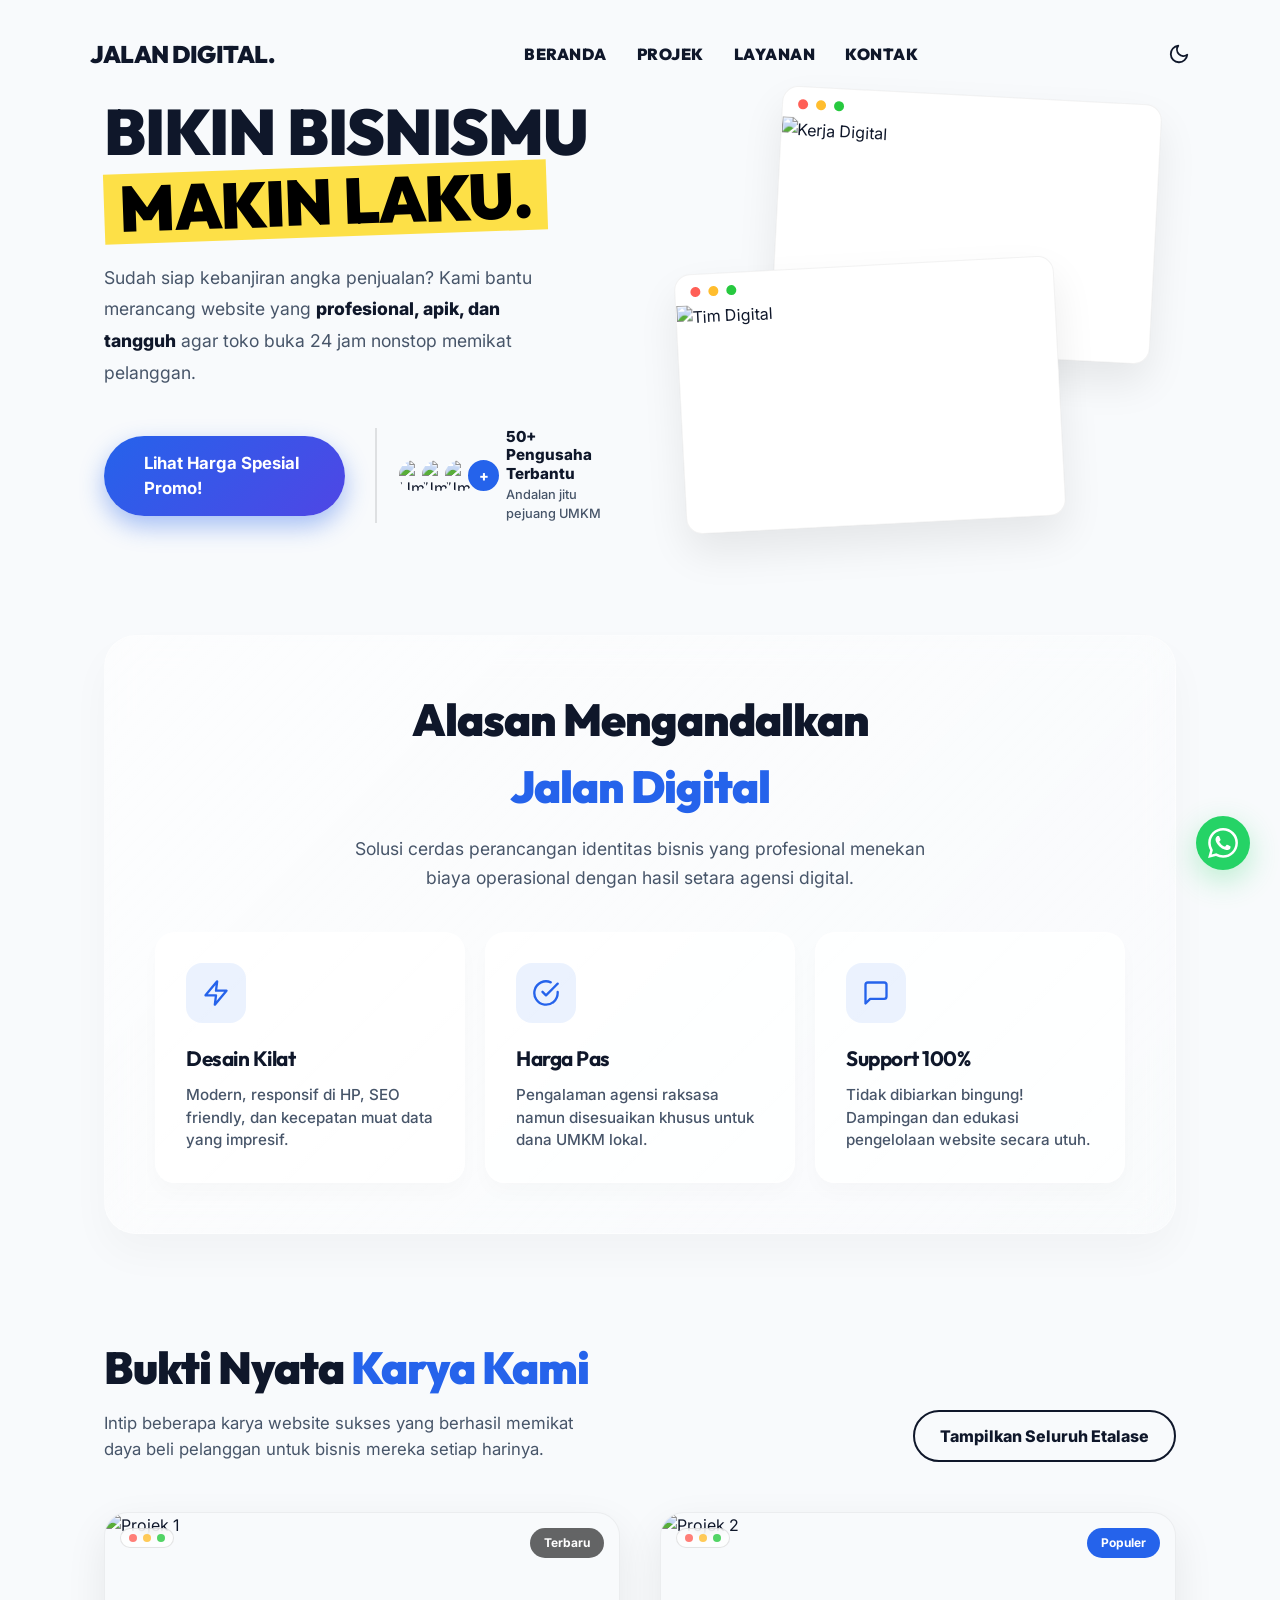
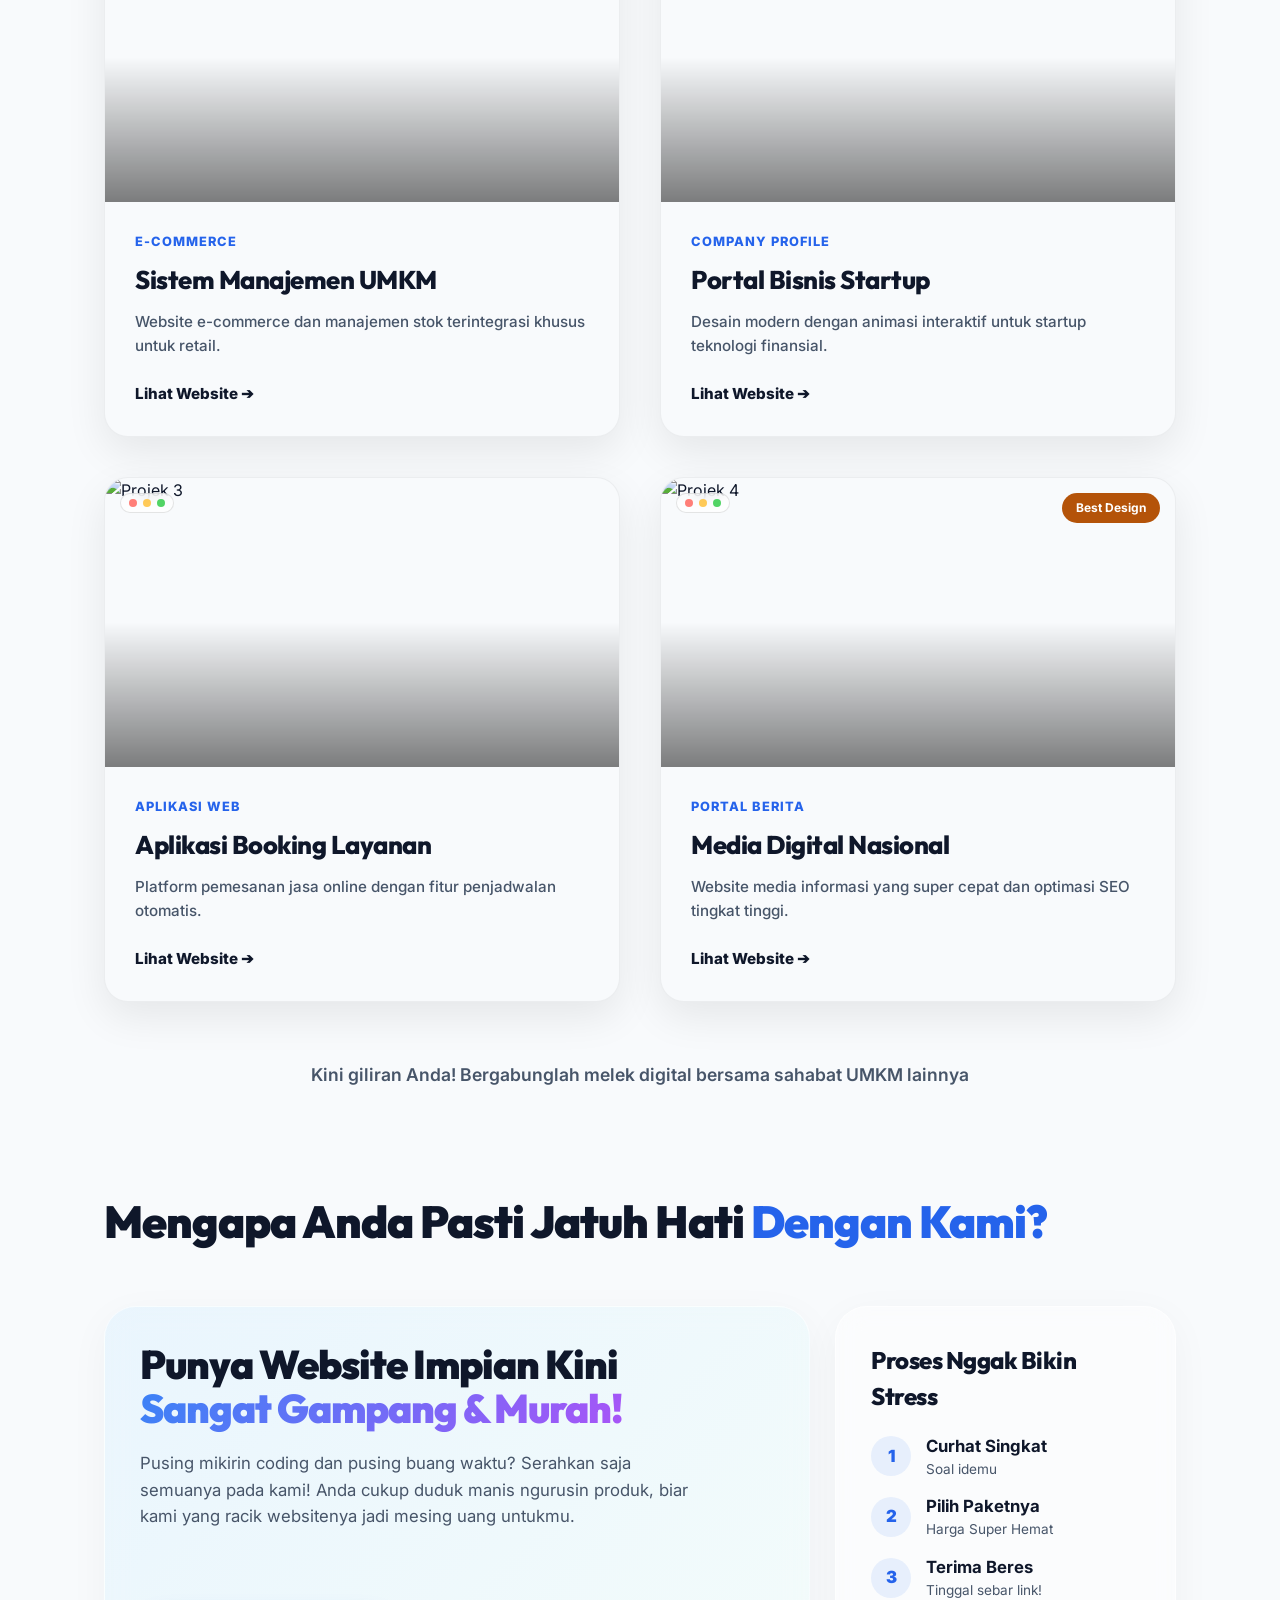
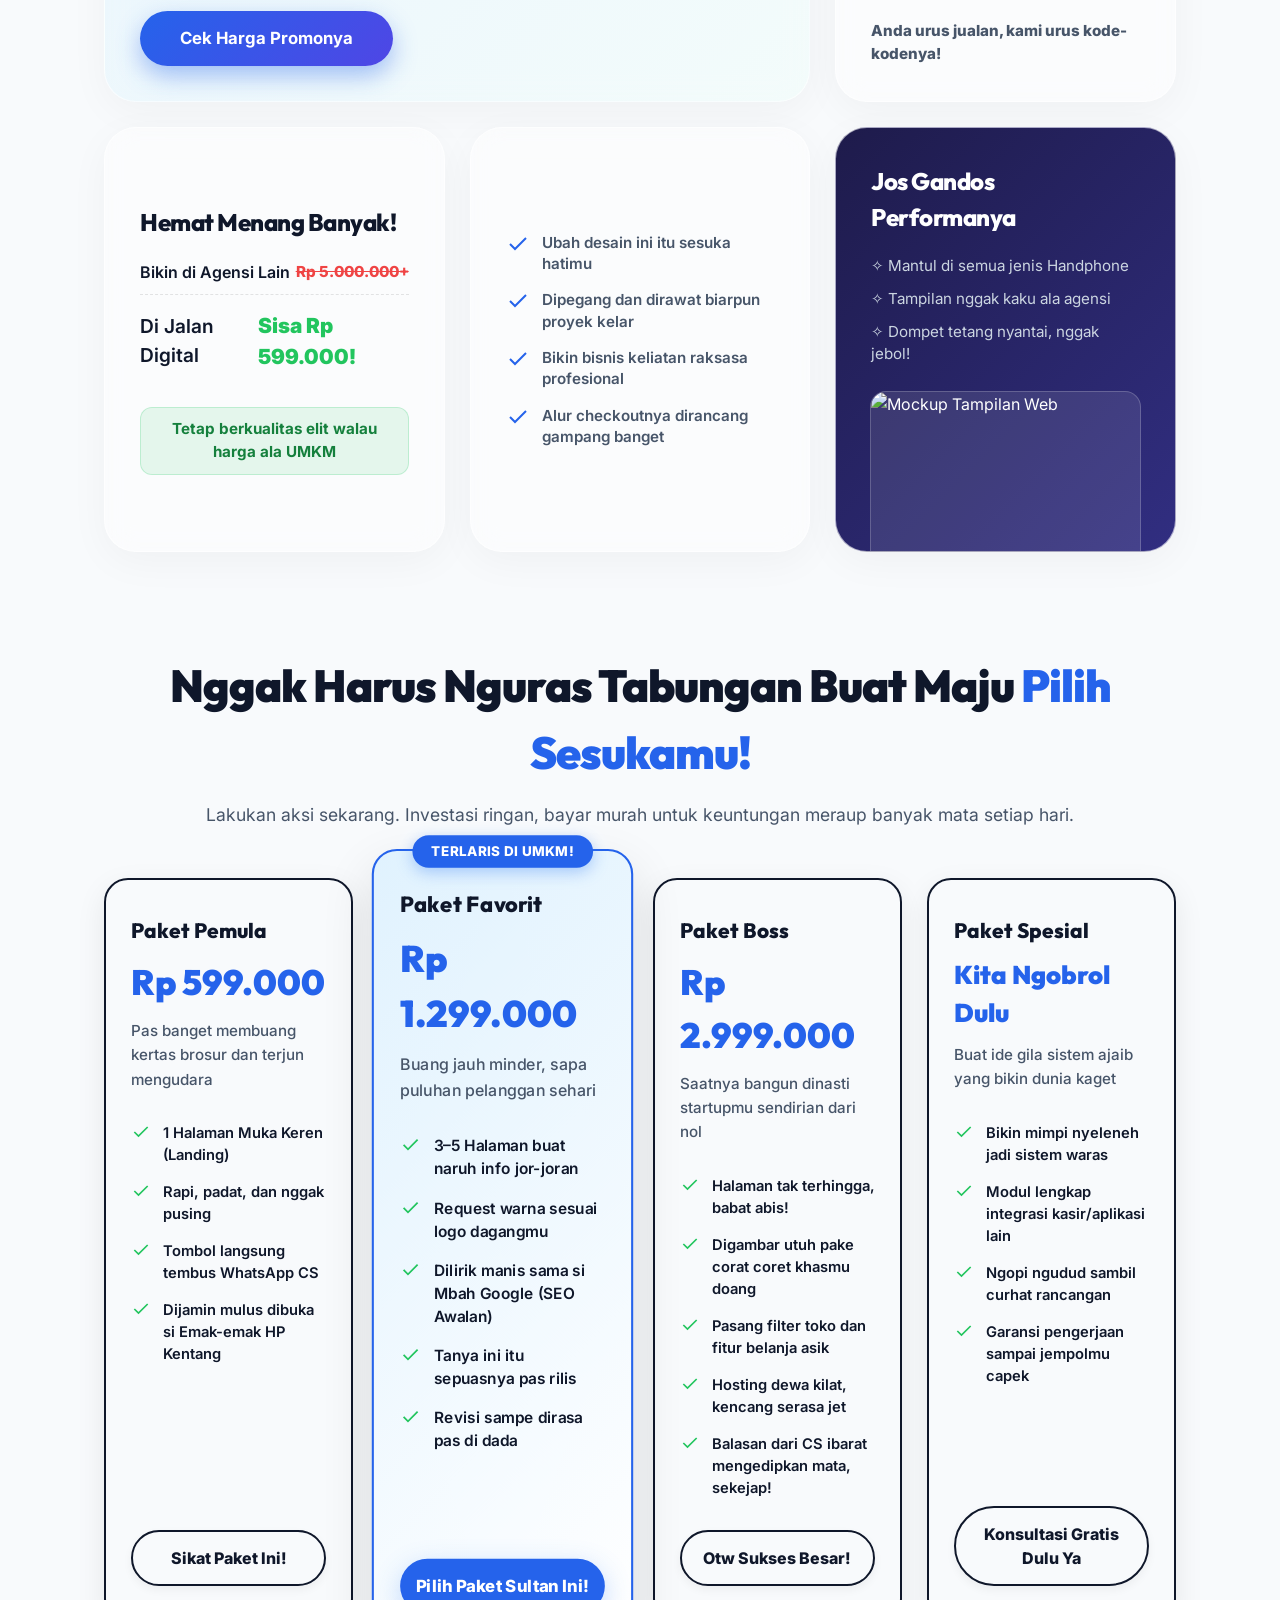
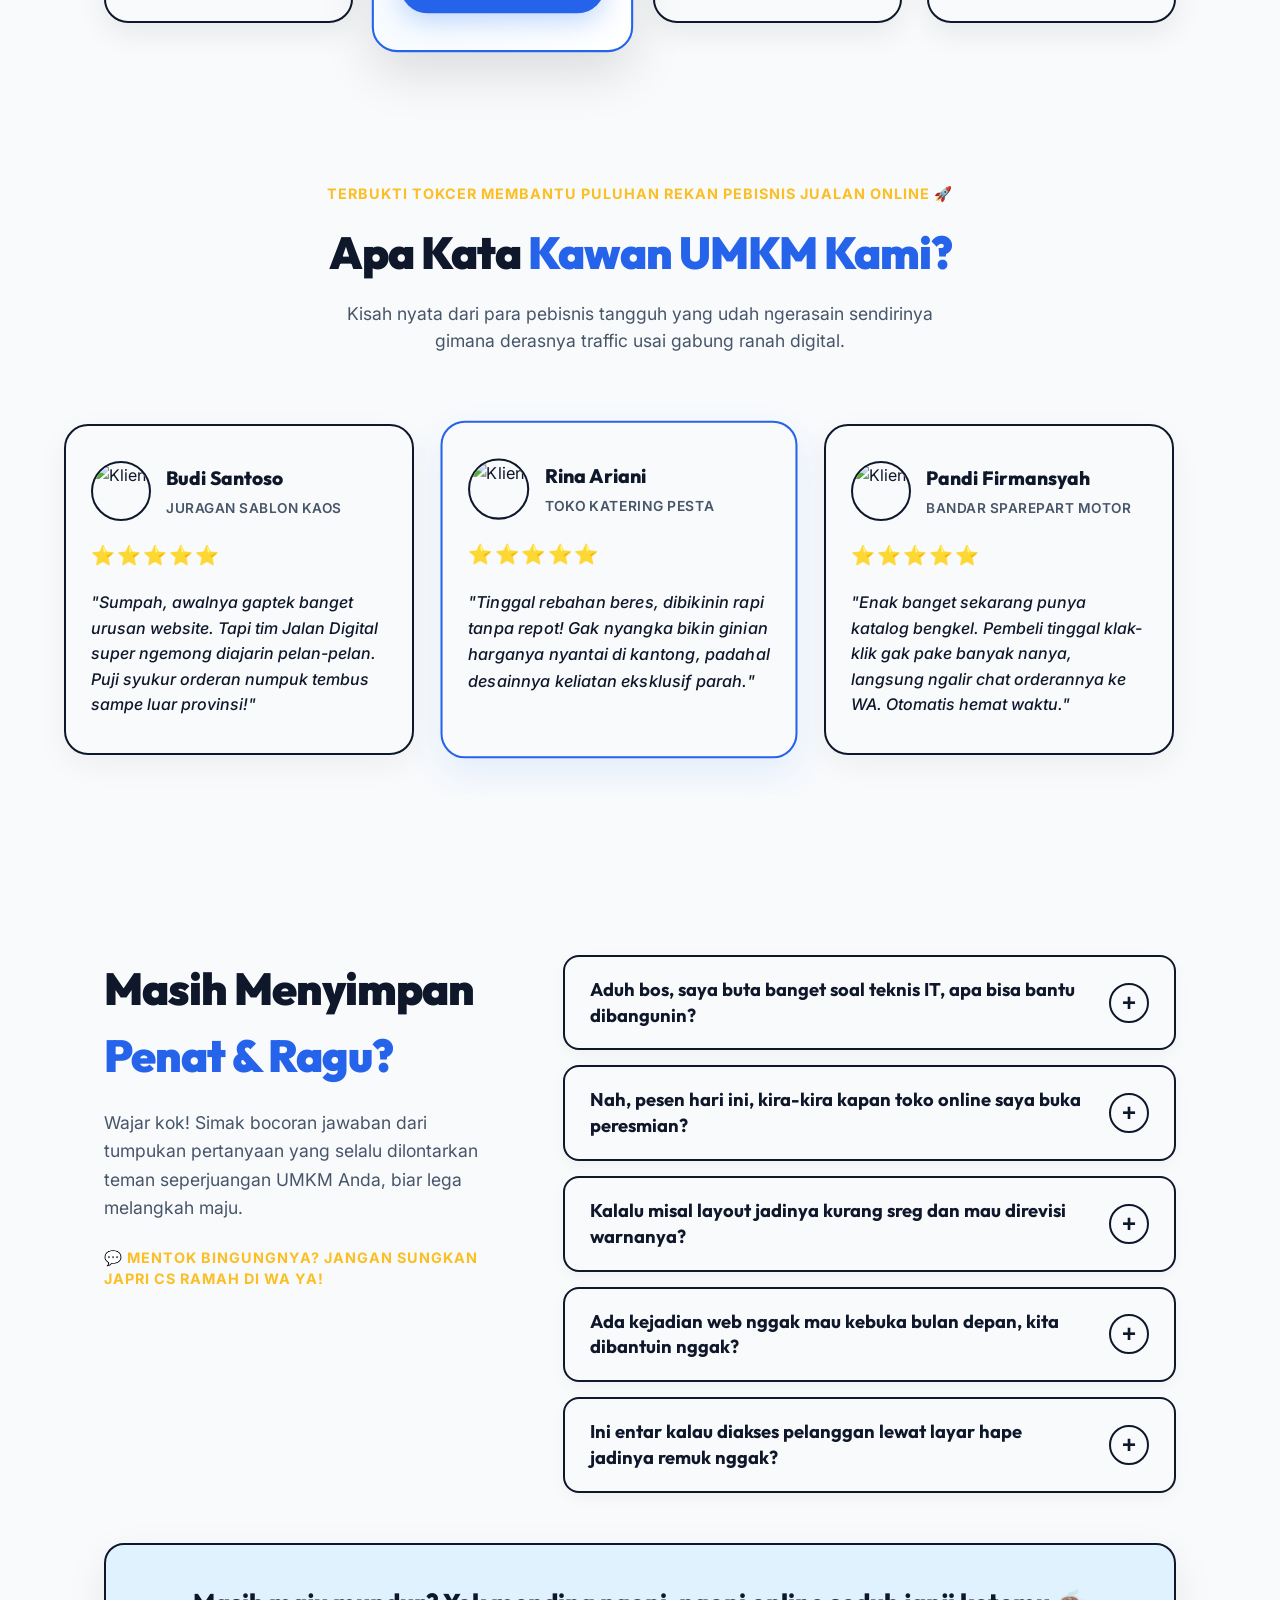
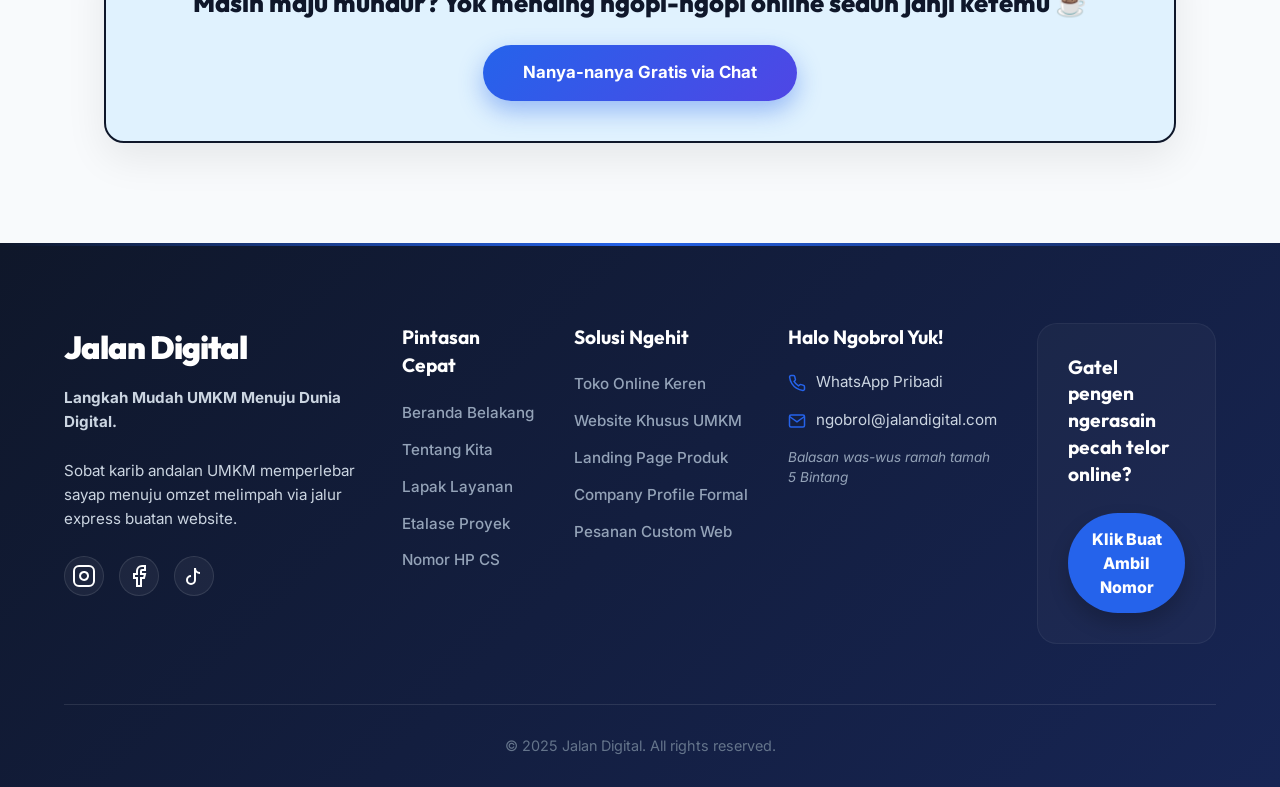
==== index.html @ 10cba652 "Upload data awal" ====
<!DOCTYPE html>
<html lang="id">

<head>
    <meta charset="UTF-8">
    <meta name="viewport" content="width=device-width, initial-scale=1.0">
    <title>Jalan Digital | Solusi Website Profesional</title>
    <link rel="preconnect" href="https://fonts.googleapis.com">
    <link rel="preconnect" href="https://fonts.gstatic.com" crossorigin>
    <link href="https://fonts.googleapis.com/css2?family=Outfit:wght@700;800;900&family=Inter:wght@400;500;600;700;800;900&display=swap" rel="stylesheet">
    <link rel="stylesheet" href="css/global.css">
</head>

<body>

    <header class="kepala-web">
        <nav class="bilah-navigasi">
            <div class="teks-logo">JALAN DIGITAL.</div>

            <ul class="tautan-navigasi khusus-desktop">
                <li><a href="#beranda">BERANDA</a></li>
                <li><a href="#projek">PROJEK</a></li>
                <li><a href="#layanan">LAYANAN</a></li>
                <li><a href="#kontak">KONTAK</a></li>
            </ul>

            <div class="aksi-navigasi">
                <button class="tombol-tema khusus-desktop" aria-label="Ganti Tema">
                    <svg class="ikon-bulan" xmlns="http://www.w3.org/2000/svg" width="22" height="22"
                        viewBox="0 0 24 24" fill="none" stroke="currentColor" stroke-width="2" stroke-linecap="round"
                        stroke-linejoin="round">
                        <path d="M21 12.79A9 9 0 1 1 11.21 3 7 7 0 0 0 21 12.79z"></path>
                    </svg>
                    <svg class="ikon-matahari" style="display:none;" xmlns="http://www.w3.org/2000/svg" width="22"
                        height="22" viewBox="0 0 24 24" fill="none" stroke="currentColor" stroke-width="2"
                        stroke-linecap="round" stroke-linejoin="round">
                        <circle cx="12" cy="12" r="5"></circle>
                        <line x1="12" y1="1" x2="12" y2="3"></line>
                        <line x1="12" y1="21" x2="12" y2="23"></line>
                        <line x1="4.22" y1="4.22" x2="5.64" y2="5.64"></line>
                        <line x1="18.36" y1="18.36" x2="19.78" y2="19.78"></line>
                        <line x1="1" y1="12" x2="3" y2="12"></line>
                        <line x1="21" y1="12" x2="23" y2="12"></line>
                        <line x1="4.22" y1="19.78" x2="5.64" y2="18.36"></line>
                        <line x1="18.36" y1="5.64" x2="19.78" y2="4.22"></line>
                    </svg>
                </button>

                <button class="tombol-burger khusus-hp" id="burger-btn" aria-label="Buka Menu">
                    <span class="garis-burger garis-1"></span>
                    <span class="garis-burger garis-2"></span>
                </button>
            </div>
        </nav>

        <div class="menu-dropdown" id="dropdown-menu">
            <ul class="tautan-menu-hp">
                <li><a href="#beranda">BERANDA</a></li>
                <li><a href="#projek">PROJEK</a></li>
                <li><a href="#layanan">LAYANAN</a></li>
                <li><a href="#kontak">KONTAK</a></li>
            </ul>

            <button class="tombol-tema tombol-tema-hp" aria-label="Ganti Tema">
                <svg class="ikon-bulan" xmlns="http://www.w3.org/2000/svg" width="24" height="24" viewBox="0 0 24 24"
                    fill="none" stroke="currentColor" stroke-width="2" stroke-linecap="round" stroke-linejoin="round">
                    <path d="M21 12.79A9 9 0 1 1 11.21 3 7 7 0 0 0 21 12.79z"></path>
                </svg>
                <svg class="ikon-matahari" style="display:none;" xmlns="http://www.w3.org/2000/svg" width="24"
                    height="24" viewBox="0 0 24 24" fill="none" stroke="currentColor" stroke-width="2"
                    stroke-linecap="round" stroke-linejoin="round">
                    <circle cx="12" cy="12" r="5"></circle>
                    <line x1="12" y1="1" x2="12" y2="3"></line>
                    <line x1="12" y1="21" x2="12" y2="23"></line>
                    <line x1="4.22" y1="4.22" x2="5.64" y2="5.64"></line>
                    <line x1="18.36" y1="18.36" x2="19.78" y2="19.78"></line>
                    <line x1="1" y1="12" x2="3" y2="12"></line>
                    <line x1="21" y1="12" x2="23" y2="12"></line>
                    <line x1="4.22" y1="19.78" x2="5.64" y2="18.36"></line>
                    <line x1="18.36" y1="5.64" x2="19.78" y2="4.22"></line>
                </svg>
                <span>GANTI TEMA</span>
            </button>
        </div>
    </header>

    <main class="isi-halaman">
        <section class="beranda-utama" id="beranda">
            <div class="isi-beranda">
                <h1 class="judul-utama">
                    BIKIN BISNISMU <br>
                    <span class="teks-sorotan">MAKIN LAKU.</span>
                </h1>
                <p class="paragraf-utama">
                    Sudah siap kebanjiran angka penjualan? Kami bantu merancang website yang
                    <span class="teks-tebal-hitam">profesional, apik, dan tangguh</span> agar toko buka 24 jam nonstop memikat pelanggan.
                </p>
                <div class="aksi-hero-wrapper">
                    <a href="#harga" class="tombol-aksi">Lihat Harga Spesial Promo!</a>
                    <div class="kepercayaan-instan">
                        <div class="grup-avatar">
                            <img src="https://i.pravatar.cc/100?img=11" alt="Umkm 1">
                            <img src="https://i.pravatar.cc/100?img=5" alt="Umkm 2">
                            <img src="https://i.pravatar.cc/100?img=8" alt="Umkm 3">
                            <div class="avatar-lebih">+</div>
                        </div>
                        <div class="teks-kepercayaan">
                            <span class="teks-tebal">50+ Pengusaha Terbantu</span>
                            <span class="sub-teks-kepercayaan">Andalan jitu pejuang UMKM</span>
                        </div>
                    </div>
                </div>
            </div>

            <div class="gambar-beranda">
                <div class="bingkai-gambar bingkai-1">
                    <img src="https://images.unsplash.com/photo-1460925895917-afdab827c52f?q=80&w=800"
                        alt="Kerja Digital">
                </div>
                <div class="bingkai-gambar bingkai-2">
                    <img src="https://images.unsplash.com/photo-1522071820081-009f0129c71c?q=80&w=800"
                        alt="Tim Digital">
                </div>
            </div>
        </section>

        <!-- SECTION PILIHAN (ABOUT) -->
        <section class="bagian-pilihan" id="tentang">
            <div class="pilihan-kontainer">
                <div class="teks-pilihan-judul">
                    <h2 class="judul-seksi">Alasan Mengandalkan <br><span class="teks-sorotan-kecil">Jalan Digital</span></h2>
                    <p class="subteks-pilihan">Solusi cerdas perancangan identitas bisnis yang profesional menekan biaya operasional dengan hasil setara agensi digital.</p>
                </div>
                <div class="kisi-alasan">
                    <div class="kartu-alasan">
                        <div class="ikon-modern">
                            <svg width="28" height="28" viewBox="0 0 24 24" fill="none" stroke="currentColor" stroke-width="2" stroke-linecap="round" stroke-linejoin="round"><polygon points="13 2 3 14 12 14 11 22 21 10 12 10 13 2"></polygon></svg>
                        </div>
                        <h3>Desain Kilat</h3>
                        <p>Modern, responsif di HP, SEO friendly, dan kecepatan muat data yang impresif.</p>
                    </div>
                    <div class="kartu-alasan">
                        <div class="ikon-modern">
                            <svg width="28" height="28" viewBox="0 0 24 24" fill="none" stroke="currentColor" stroke-width="2" stroke-linecap="round" stroke-linejoin="round"><path d="M22 11.08V12a10 10 0 1 1-5.93-9.14"></path><polyline points="22 4 12 14.01 9 11.01"></polyline></svg>
                        </div>
                        <h3>Harga Pas</h3>
                        <p>Pengalaman agensi raksasa namun disesuaikan khusus untuk dana UMKM lokal.</p>
                    </div>
                    <div class="kartu-alasan">
                        <div class="ikon-modern">
                            <svg width="28" height="28" viewBox="0 0 24 24" fill="none" stroke="currentColor" stroke-width="2" stroke-linecap="round" stroke-linejoin="round"><path d="M21 15a2 2 0 0 1-2 2H7l-4 4V5a2 2 0 0 1 2-2h14a2 2 0 0 1 2 2z"></path></svg>
                        </div>
                        <h3>Support 100%</h3>
                        <p>Tidak dibiarkan bingung! Dampingan dan edukasi pengelolaan website secara utuh.</p>
                    </div>
                </div>
            </div>
        </section>

        <section class="bagian-projek" id="projek">
            <div class="kepala-projek">
                <div class="teks-kepala-projek">
                    <h2 class="judul-seksi">Bukti Nyata <span class="teks-sorotan-kecil">Karya Kami</span></h2>
                    <p class="subteks-projek">Intip beberapa karya website sukses yang berhasil memikat daya beli pelanggan untuk bisnis mereka setiap harinya.</p>
                </div>
                <a href="#" class="tombol-sekunder">Tampilkan Seluruh Etalase</a>
            </div>

            <div class="kisi-projek">
                <!-- Card 1 -->
                <div class="kartu-projek">
                    <div class="gambar-projek">
                        <img src="https://images.unsplash.com/photo-1498050108023-c5249f4df085?q=80&w=800" alt="Projek 1">
                        <div class="hiasan-kancing">
                            <span class="merah"></span><span class="kuning"></span><span class="hijau"></span>
                        </div>
                        <div class="badge-projek">Terbaru</div>
                        <div class="overlay-projek">
                            <span>Lihat Detail Project</span>
                        </div>
                    </div>
                    <div class="info-projek">
                        <div class="tag-kategori">E-Commerce</div>
                        <h3>Sistem Manajemen UMKM</h3>
                        <p>Website e-commerce dan manajemen stok terintegrasi khusus untuk retail.</p>
                        <a href="#" class="link-aksi-projek">Lihat Website ➔</a>
                    </div>
                </div>

                <!-- Card 2 -->
                <div class="kartu-projek">
                    <div class="gambar-projek">
                        <img src="https://images.unsplash.com/photo-1522202176988-66273c2fd55f?q=80&w=800" alt="Projek 2">
                        <div class="hiasan-kancing">
                            <span class="merah"></span><span class="kuning"></span><span class="hijau"></span>
                        </div>
                        <div class="badge-projek badge-populer-pro">Populer</div>
                        <div class="overlay-projek">
                            <span>Lihat Detail Project</span>
                        </div>
                    </div>
                    <div class="info-projek">
                        <div class="tag-kategori">Company Profile</div>
                        <h3>Portal Bisnis Startup</h3>
                        <p>Desain modern dengan animasi interaktif untuk startup teknologi finansial.</p>
                        <a href="#" class="link-aksi-projek">Lihat Website ➔</a>
                    </div>
                </div>

                <!-- Card 3 -->
                <div class="kartu-projek">
                    <div class="gambar-projek">
                        <img src="https://images.unsplash.com/photo-1551288049-bebda4e38f71?q=80&w=800" alt="Projek 3">
                        <div class="hiasan-kancing">
                            <span class="merah"></span><span class="kuning"></span><span class="hijau"></span>
                        </div>
                        <div class="overlay-projek">
                            <span>Lihat Detail Project</span>
                        </div>
                    </div>
                    <div class="info-projek">
                        <div class="tag-kategori">Aplikasi Web</div>
                        <h3>Aplikasi Booking Layanan</h3>
                        <p>Platform pemesanan jasa online dengan fitur penjadwalan otomatis.</p>
                        <a href="#" class="link-aksi-projek">Lihat Website ➔</a>
                    </div>
                </div>

                <!-- Card 4 -->
                <div class="kartu-projek">
                    <div class="gambar-projek">
                        <img src="https://images.unsplash.com/photo-1454165804606-c3d57bc86b40?q=80&w=800" alt="Projek 4">
                        <div class="hiasan-kancing">
                            <span class="merah"></span><span class="kuning"></span><span class="hijau"></span>
                        </div>
                        <div class="badge-projek badge-desain">Best Design</div>
                        <div class="overlay-projek">
                            <span>Lihat Detail Project</span>
                        </div>
                    </div>
                    <div class="info-projek">
                        <div class="tag-kategori">Portal Berita</div>
                        <h3>Media Digital Nasional</h3>
                        <p>Website media informasi yang super cepat dan optimasi SEO tingkat tinggi.</p>
                        <a href="#" class="link-aksi-projek">Lihat Website ➔</a>
                    </div>
                </div>
            </div>

            <p class="kepercayaan-projek">Kini giliran Anda! Bergabunglah melek digital bersama sahabat UMKM lainnya</p>
        </section>

        <!-- SECTION UMKM (BENTO GRID) -->
        <section class="layanan-umkm" id="layanan">
            <div class="kepala-projek">
                <h2 class="judul-seksi">Mengapa Anda Pasti Jatuh Hati <span class="teks-sorotan-kecil">Dengan Kami?</span></h2>
            </div>

            <div class="kisi-bento">
                <!-- 1. Hero Text -->
                <div class="bento-kartu bento-hero">
                    <h2 class="bento-judul">Punya Website Impian Kini <br><span class="teks-sorotan-bento">Sangat Gampang & Murah!</span></h2>
                    <p class="bento-deskripsi">Pusing mikirin coding dan pusing buang waktu? Serahkan saja semuanya pada kami! Anda cukup duduk manis ngurusin produk, biar kami yang racik websitenya jadi mesing uang untukmu.</p>
                    <a href="#harga" class="tombol-aksi tombol-bento">Cek Harga Promonya</a>
                </div>

                <!-- 2. Proses Mudah -->
                <div class="bento-kartu bento-proses">
                    <h3 class="bento-subjudul">Proses Nggak Bikin Stress</h3>
                    <ul class="list-proses">
                        <li>
                            <div class="ikon-lingkaran">1</div>
                            <span>Curhat Singkat<br><small>Soal idemu</small></span>
                        </li>
                        <li>
                            <div class="ikon-lingkaran">2</div>
                            <span>Pilih Paketnya<br><small>Harga Super Hemat</small></span>
                        </li>
                        <li>
                            <div class="ikon-lingkaran">3</div>
                            <span>Terima Beres<br><small>Tinggal sebar link!</small></span>
                        </li>
                    </ul>
                    <p class="bento-catatan teks-tebal">Anda urus jualan, kami urus kode-kodenya!</p>
                </div>

                <!-- 3. Perbandingan Harga -->
                <div class="bento-kartu bento-harga">
                    <h3 class="bento-subjudul">Hemat Menang Banyak!</h3>
                    <div class="kotak-perbandingan">
                        <div class="baris-harga mahal">
                            <span>Bikin di Agensi Lain</span>
                            <span class="harga-coret">Rp 5.000.000+</span>
                        </div>
                        <div class="baris-harga murah">
                            <span>Di Jalan Digital</span>
                            <span class="harga-kita">Sisa Rp 599.000!</span>
                        </div>
                    </div>
                    <div class="label-hemat">Tetap berkualitas elit walau harga ala UMKM</div>
                </div>

                <!-- 4. Keunggulan -->
                <div class="bento-kartu bento-keunggulan">
                    <div class="grid-keunggulan">
                        <div class="item-unggul">
                            <svg width="24" height="24" viewBox="0 0 24 24" fill="none" stroke="currentColor" stroke-width="2"><polyline points="20 6 9 17 4 12"></polyline></svg>
                            <span>Ubah desain ini itu sesuka hatimu</span>
                        </div>
                        <div class="item-unggul">
                            <svg width="24" height="24" viewBox="0 0 24 24" fill="none" stroke="currentColor" stroke-width="2"><polyline points="20 6 9 17 4 12"></polyline></svg>
                            <span>Dipegang dan dirawat biarpun proyek kelar</span>
                        </div>
                        <div class="item-unggul">
                            <svg width="24" height="24" viewBox="0 0 24 24" fill="none" stroke="currentColor" stroke-width="2"><polyline points="20 6 9 17 4 12"></polyline></svg>
                            <span>Bikin bisnis keliatan raksasa profesional</span>
                        </div>
                        <div class="item-unggul">
                            <svg width="24" height="24" viewBox="0 0 24 24" fill="none" stroke="currentColor" stroke-width="2"><polyline points="20 6 9 17 4 12"></polyline></svg>
                            <span>Alur checkoutnya dirancang gampang banget</span>
                        </div>
                    </div>
                </div>

                <!-- 5. Highlight Dark -->
                <div class="bento-kartu bento-gelap">
                    <div class="konten-gelap">
                        <h3 class="bento-subjudul">Jos Gandos Performanya</h3>
                        <ul class="list-gelap">
                            <li>✧ Mantul di semua jenis Handphone</li>
                            <li>✧ Tampilan nggak kaku ala agensi</li>
                            <li>✧ Dompet tetang nyantai, nggak jebol!</li>
                        </ul>
                    </div>
                    <div class="mockup-bento">
                        <img src="https://images.unsplash.com/photo-1542744173-8e7e53415bb0?q=80&w=600" alt="Mockup Tampilan Web">
                    </div>
                </div>
            </div>
            </div>
        </section>

        <!-- SECTION HARGA (4 KOLOM) -->
        <section class="bagian-harga" id="harga">
            <div class="kepala-harga">
                <h2 class="judul-seksi">Nggak Harus Nguras Tabungan Buat Maju <span class="teks-sorotan-kecil">Pilih Sesukamu!</span></h2>
                <p class="subteks-harga">Lakukan aksi sekarang. Investasi ringan, bayar murah untuk keuntungan meraup banyak mata setiap hari.</p>
            </div>

            <div class="kisi-harga">
                <!-- PAKET 1: STARTER -->
                <div class="kartu-harga">
                    <div class="label-paket">Paket Pemula</div>
                    <div class="harga-tampil">Rp 599.000</div>
                    <p class="deskripsi-paket">Pas banget membuang kertas brosur dan terjun mengudara</p>
                    <ul class="list-fitur-harga">
                        <li><svg width="20" height="20" viewBox="0 0 24 24" fill="none" stroke="currentColor" stroke-width="2"><polyline points="20 6 9 17 4 12"></polyline></svg> 1 Halaman Muka Keren (Landing)</li>
                        <li><svg width="20" height="20" viewBox="0 0 24 24" fill="none" stroke="currentColor" stroke-width="2"><polyline points="20 6 9 17 4 12"></polyline></svg> Rapi, padat, dan nggak pusing</li>
                        <li><svg width="20" height="20" viewBox="0 0 24 24" fill="none" stroke="currentColor" stroke-width="2"><polyline points="20 6 9 17 4 12"></polyline></svg> Tombol langsung tembus WhatsApp CS</li>
                        <li><svg width="20" height="20" viewBox="0 0 24 24" fill="none" stroke="currentColor" stroke-width="2"><polyline points="20 6 9 17 4 12"></polyline></svg> Dijamin mulus dibuka si Emak-emak HP Kentang</li>
                    </ul>
                    <a href="#" class="tombol-paket">Sikat Paket Ini!</a>
                </div>

                <!-- PAKET 2: BISNIS / POPULER -->
                <div class="kartu-harga harga-populer">
                    <div class="badge-populer">TERLARIS DI UMKM!</div>
                    <div class="label-paket">Paket Favorit</div>
                    <div class="harga-tampil">Rp 1.299.000</div>
                    <p class="deskripsi-paket">Buang jauh minder, sapa puluhan pelanggan sehari</p>
                    <ul class="list-fitur-harga">
                        <li><svg width="20" height="20" viewBox="0 0 24 24" fill="none" stroke="currentColor" stroke-width="2"><polyline points="20 6 9 17 4 12"></polyline></svg> 3–5 Halaman buat naruh info jor-joran</li>
                        <li><svg width="20" height="20" viewBox="0 0 24 24" fill="none" stroke="currentColor" stroke-width="2"><polyline points="20 6 9 17 4 12"></polyline></svg> Request warna sesuai logo dagangmu</li>
                        <li><svg width="20" height="20" viewBox="0 0 24 24" fill="none" stroke="currentColor" stroke-width="2"><polyline points="20 6 9 17 4 12"></polyline></svg> Dilirik manis sama si Mbah Google (SEO Awalan)</li>
                        <li><svg width="20" height="20" viewBox="0 0 24 24" fill="none" stroke="currentColor" stroke-width="2"><polyline points="20 6 9 17 4 12"></polyline></svg> Tanya ini itu sepuasnya pas rilis</li>
                        <li><svg width="20" height="20" viewBox="0 0 24 24" fill="none" stroke="currentColor" stroke-width="2"><polyline points="20 6 9 17 4 12"></polyline></svg> Revisi sampe dirasa pas di dada</li>
                    </ul>
                    <a href="#" class="tombol-paket tombol-populer">Pilih Paket Sultan Ini!</a>
                </div>

                <!-- PAKET 3: PROFESIONAL -->
                <div class="kartu-harga">
                    <div class="label-paket">Paket Boss</div>
                    <div class="harga-tampil">Rp 2.999.000</div>
                    <p class="deskripsi-paket">Saatnya bangun dinasti startupmu sendirian dari nol</p>
                    <ul class="list-fitur-harga">
                        <li><svg width="20" height="20" viewBox="0 0 24 24" fill="none" stroke="currentColor" stroke-width="2"><polyline points="20 6 9 17 4 12"></polyline></svg> Halaman tak terhingga, babat abis!</li>
                        <li><svg width="20" height="20" viewBox="0 0 24 24" fill="none" stroke="currentColor" stroke-width="2"><polyline points="20 6 9 17 4 12"></polyline></svg> Digambar utuh pake corat coret khasmu doang</li>
                        <li><svg width="20" height="20" viewBox="0 0 24 24" fill="none" stroke="currentColor" stroke-width="2"><polyline points="20 6 9 17 4 12"></polyline></svg> Pasang filter toko dan fitur belanja asik</li>
                        <li><svg width="20" height="20" viewBox="0 0 24 24" fill="none" stroke="currentColor" stroke-width="2"><polyline points="20 6 9 17 4 12"></polyline></svg> Hosting dewa kilat, kencang serasa jet</li>
                        <li><svg width="20" height="20" viewBox="0 0 24 24" fill="none" stroke="currentColor" stroke-width="2"><polyline points="20 6 9 17 4 12"></polyline></svg> Balasan dari CS ibarat mengedipkan mata, sekejap!</li>
                    </ul>
                    <a href="#" class="tombol-paket">Otw Sukses Besar!</a>
                </div>

                <!-- PAKET 4: CUSTOM -->
                <div class="kartu-harga">
                    <div class="label-paket">Paket Spesial</div>
                    <div class="harga-tampil teks-fleksibel">Kita Ngobrol Dulu</div>
                    <p class="deskripsi-paket">Buat ide gila sistem ajaib yang bikin dunia kaget</p>
                    <ul class="list-fitur-harga">
                        <li><svg width="20" height="20" viewBox="0 0 24 24" fill="none" stroke="currentColor" stroke-width="2"><polyline points="20 6 9 17 4 12"></polyline></svg> Bikin mimpi nyeleneh jadi sistem waras</li>
                        <li><svg width="20" height="20" viewBox="0 0 24 24" fill="none" stroke="currentColor" stroke-width="2"><polyline points="20 6 9 17 4 12"></polyline></svg> Modul lengkap integrasi kasir/aplikasi lain</li>
                        <li><svg width="20" height="20" viewBox="0 0 24 24" fill="none" stroke="currentColor" stroke-width="2"><polyline points="20 6 9 17 4 12"></polyline></svg> Ngopi ngudud sambil curhat rancangan</li>
                        <li><svg width="20" height="20" viewBox="0 0 24 24" fill="none" stroke="currentColor" stroke-width="2"><polyline points="20 6 9 17 4 12"></polyline></svg> Garansi pengerjaan sampai jempolmu capek</li>
                    </ul>
                    <a href="#" class="tombol-paket">Konsultasi Gratis Dulu Ya</a>
                </div>
            </div>
            </div>
        </section>

        <!-- SECTION TESTIMONI -->
        <section class="bagian-testimoni" id="testimoni">
            <div class="kepala-testimoni">
                <p class="teks-kepercayaan-kecil">Terbukti tokcer membantu puluhan rekan pebisnis jualan online 🚀</p>
                <h2 class="judul-seksi">Apa Kata <span class="teks-sorotan-kecil">Kawan UMKM Kami?</span></h2>
                <p class="subteks-testimoni">Kisah nyata dari para pebisnis tangguh yang udah ngerasain sendirinya gimana derasnya traffic usai gabung ranah digital.</p>
            </div>

            <div class="korsel-testimoni">
                <!-- Card 1 -->
                <div class="kartu-testimoni">
                    <div class="profil-testimoni">
                        <img src="https://i.pravatar.cc/100?img=11" alt="Klien">
                        <div class="info-klien">
                            <h4>Budi Santoso</h4>
                            <p>Juragan Sablon Kaos</p>
                        </div>
                    </div>
                    <div class="rating-bintang">⭐⭐⭐⭐⭐</div>
                    <p class="teks-ulasan">"Sumpah, awalnya gaptek banget urusan website. Tapi tim Jalan Digital super ngemong diajarin pelan-pelan. Puji syukur orderan numpuk tembus sampe luar provinsi!"</p>
                </div>

                <!-- Card 2 (Highlight) -->
                <div class="kartu-testimoni kartu-highlight">
                    <div class="profil-testimoni">
                        <img src="https://i.pravatar.cc/100?img=5" alt="Klien">
                        <div class="info-klien">
                            <h4>Rina Ariani</h4>
                            <p>Toko Katering Pesta</p>
                        </div>
                    </div>
                    <div class="rating-bintang">⭐⭐⭐⭐⭐</div>
                    <p class="teks-ulasan">"Tinggal rebahan beres, dibikinin rapi tanpa repot! Gak nyangka bikin ginian harganya nyantai di kantong, padahal desainnya keliatan eksklusif parah."</p>
                </div>

                <!-- Card 3 -->
                <div class="kartu-testimoni">
                    <div class="profil-testimoni">
                        <img src="https://i.pravatar.cc/100?img=8" alt="Klien">
                        <div class="info-klien">
                            <h4>Pandi Firmansyah</h4>
                            <p>Bandar Sparepart Motor</p>
                        </div>
                    </div>
                    <div class="rating-bintang">⭐⭐⭐⭐⭐</div>
                    <p class="teks-ulasan">"Enak banget sekarang punya katalog bengkel. Pembeli tinggal klak-klik gak pake banyak nanya, langsung ngalir chat orderannya ke WA. Otomatis hemat waktu."</p>
                </div>
            </div>
        </section>

        <!-- SECTION FAQ -->
        <section class="bagian-faq" id="faq">
            <div class="faq-container">
                <div class="faq-kiri">
                    <h2 class="judul-seksi">Masih Menyimpan <span class="teks-sorotan-kecil">Penat & Ragu?</span></h2>
                    <p class="subteks-faq">Wajar kok! Simak bocoran jawaban dari tumpukan pertanyaan yang selalu dilontarkan teman seperjuangan UMKM Anda, biar lega melangkah maju.</p>
                    <p class="teks-kepercayaan-kecil mt-20">💬 Mentok bingungnya? Jangan sungkan japri CS ramah di WA ya!</p>
                </div>
                
                <div class="faq-kanan">
                    <div class="kartu-faq">
                        <div class="faq-header">
                            <h3>Aduh bos, saya buta banget soal teknis IT, apa bisa bantu dibangunin?</h3>
                            <button class="tombol-toggle-faq">+</button>
                        </div>
                        <div class="faq-jawaban">
                            <p>Jelas dong! Nggak perlu nyentuh bahasa coding satu huruf pun. Cukup kasih detail barang dagangannya ke kami, tar tau-tau website gahar Anda udah wara-wiri masuk Google.</p>
                        </div>
                    </div>

                    <div class="kartu-faq">
                        <div class="faq-header">
                            <h3>Nah, pesen hari ini, kira-kira kapan toko online saya buka peresmian?</h3>
                            <button class="tombol-toggle-faq">+</button>
                        </div>
                        <div class="faq-jawaban">
                            <p>Ngawali tancap gas secepatnya! Perkiraan jadi mulus ya kisaran 7 sampai 14 hari kedepan, tergantung seberapa ribet pernak-pernik fitur maunya.</p>
                        </div>
                    </div>

                    <div class="kartu-faq">
                        <div class="faq-header">
                            <h3>Kalalu misal layout jadinya kurang sreg dan mau direvisi warnanya?</h3>
                            <button class="tombol-toggle-faq">+</button>
                        </div>
                        <div class="faq-jawaban">
                            <p>Aman banget! Gak ada ceritanya paksaan ego. Kita turutin selera bos kok buat nyocokin identitas perusahaannya lewat batas jatah perbaikan yang udah disepakati.</p>
                        </div>
                    </div>

                    <div class="kartu-faq">
                        <div class="faq-header">
                            <h3>Ada kejadian web nggak mau kebuka bulan depan, kita dibantuin nggak?</h3>
                            <button class="tombol-toggle-faq">+</button>
                        </div>
                        <div class="faq-jawaban">
                            <p>Santai bosku, kami pantang kabur dari penderitaan langganan. Kapan aja lapor nge-down, tim kita langsung sisir letak errornya tanpa perlu tarik tagihan susulan!</p>
                        </div>
                    </div>

                    <div class="kartu-faq">
                        <div class="faq-header">
                            <h3>Ini entar kalau diakses pelanggan lewat layar hape jadinya remuk nggak?</h3>
                            <button class="tombol-toggle-faq">+</button>
                        </div>
                        <div class="faq-jawaban">
                            <p>Aman tenan! Sudah kita proteksi desainnya buat ngikutin ukuran HP apapun se-Indonesia raya. Jadi pembeli nyaman baca deskripsi produk sampai tamat masuk keranjang.</p>
                        </div>
                    </div>
                </div>
            </div>

            <!-- CTA BAWAH FAQ -->
            <div class="cta-bawah-faq">
                <h3>Masih maju mundur? Yok mending ngopi-ngopi online seduh janji ketemu ☕</h3>
                <a href="#" class="tombol-aksi tombol-bento CTA-Global">Nanya-nanya Gratis via Chat</a>
            </div>
        </section>
    </main>

    <!-- FOOTER UTAMA -->
    <footer class="kaki-halaman">
        <div class="footer-container">
            <!-- Kolom 1: Brand & Deskripsi -->
            <div class="footer-kolom">
                <h2 class="footer-logo">Jalan Digital</h2>
                <p class="footer-deskripsi"><strong>Langkah Mudah UMKM Menuju Dunia Digital.</strong><br><br>Sobat karib andalan UMKM memperlebar sayap menuju omzet melimpah via jalur express buatan website.</p>
                <div class="footer-sosial">
                    <a href="#" aria-label="Instagram">
                        <svg width="24" height="24" viewBox="0 0 24 24" fill="none" stroke="currentColor" stroke-width="2"><rect x="2" y="2" width="20" height="20" rx="5" ry="5"></rect><path d="M16 11.37A4 4 0 1 1 12.63 8 4 4 0 0 1 16 11.37z"></path><line x1="17.5" y1="6.5" x2="17.51" y2="6.5"></line></svg>
                    </a>
                    <a href="#" aria-label="Facebook">
                        <svg width="24" height="24" viewBox="0 0 24 24" fill="none" stroke="currentColor" stroke-width="2"><path d="M18 2h-3a5 5 0 0 0-5 5v3H7v4h3v8h4v-8h3l1-4h-4V7a1 1 0 0 1 1-1h3z"></path></svg>
                    </a>
                    <a href="#" aria-label="TikTok">
                        <svg width="24" height="24" viewBox="0 0 24 24" fill="none" stroke="currentColor" stroke-width="2"><path d="M9 12a4 4 0 1 0 4 4V4a5 5 0 0 0 5 5"></path></svg>
                    </a>
                </div>
            </div>

            <!-- Kolom 2: Navigasi -->
            <div class="footer-kolom">
                <h3 class="footer-judul-kolom">Pintasan Cepat</h3>
                <ul class="footer-tautan">
                    <li><a href="#beranda">Beranda Belakang</a></li>
                    <li><a href="#tentang">Tentang Kita</a></li>
                    <li><a href="#layanan">Lapak Layanan</a></li>
                    <li><a href="#projek">Etalase Proyek</a></li>
                    <li><a href="#kontak">Nomor HP CS</a></li>
                </ul>
            </div>

            <!-- Kolom 3: Layanan -->
            <div class="footer-kolom">
                <h3 class="footer-judul-kolom">Solusi Ngehit</h3>
                <ul class="footer-tautan">
                    <li><a href="#">Toko Online Keren</a></li>
                    <li><a href="#">Website Khusus UMKM</a></li>
                    <li><a href="#">Landing Page Produk</a></li>
                    <li><a href="#">Company Profile Formal</a></li>
                    <li><a href="#">Pesanan Custom Web</a></li>
                </ul>
            </div>

            <!-- Kolom 4: Kontak -->
            <div class="footer-kolom">
                <h3 class="footer-judul-kolom">Halo Ngobrol Yuk!</h3>
                <ul class="footer-kontak-info">
                    <li>
                        <svg width="18" height="18" viewBox="0 0 24 24" fill="none" stroke="currentColor" stroke-width="2"><path d="M22 16.92v3a2 2 0 0 1-2.18 2 19.79 19.79 0 0 1-8.63-3.07 19.5 19.5 0 0 1-6-6 19.79 19.79 0 0 1-3.07-8.67A2 2 0 0 1 4.11 2h3a2 2 0 0 1 2 1.72 12.84 12.84 0 0 0 .7 2.81 2 2 0 0 1-.45 2.11L8.09 9.91a16 16 0 0 0 6 6l1.27-1.27a2 2 0 0 1 2.11-.45 12.84 12.84 0 0 0 2.81.7A2 2 0 0 1 22 16.92z"></path></svg>
                        <span>WhatsApp Pribadi</span>
                    </li>
                    <li>
                        <svg width="18" height="18" viewBox="0 0 24 24" fill="none" stroke="currentColor" stroke-width="2"><path d="M4 4h16c1.1 0 2 .9 2 2v12c0 1.1-.9 2-2 2H4c-1.1 0-2-.9-2-2V6c0-1.1.9-2 2-2z"></path><polyline points="22,6 12,13 2,6"></polyline></svg>
                        <span>ngobrol@jalandigital.com</span>
                    </li>
                </ul>
                <p class="teks-cepat-respon">Balasan was-wus ramah tamah 5 Bintang</p>
            </div>

            <!-- Kolom 5: CTA -->
            <div class="footer-kolom footer-kolom-cta">
                <h3 class="footer-judul-kolom">Gatel pengen ngerasain pecah telor online?</h3>
                <a href="#" class="tombol-footer-cta">Klik Buat Ambil Nomor</a>
            </div>
        </div>

        <div class="footer-hak-cipta">
            <p>&#169; 2025 Jalan Digital. All rights reserved.</p>
        </div>
    </footer>

    <!-- TOMBOL WA MENGAMBANG -->
    <a href="https://wa.me/6281234567890" class="tombol-wa-mengambang" target="_blank" aria-label="Chat WhatsApp">
        <svg xmlns="http://www.w3.org/2000/svg" width="30" height="30" viewBox="0 0 24 24" fill="currentColor">
            <path d="M17.472 14.382c-.297-.149-1.758-.867-2.03-.967-.273-.099-.471-.148-.67.15-.197.297-.767.966-.94 1.164-.173.199-.347.223-.644.075-.297-.15-1.255-.463-2.39-1.475-.883-.788-1.48-1.761-1.653-2.059-.173-.297-.018-.458.13-.606.134-.133.298-.347.446-.52.149-.174.198-.298.298-.497.099-.198.05-.371-.025-.52-.075-.149-.669-1.612-.916-2.207-.242-.579-.487-.5-.669-.51a12.8 12.8 0 0 0-.57-.01c-.198 0-.52.074-.792.372-.272.297-1.04 1.016-1.04 2.479 0 1.462 1.065 2.875 1.213 3.074.149.198 2.096 3.2 5.077 4.487.709.306 1.262.489 1.694.625.712.227 1.36.195 1.871.118.571-.085 1.758-.719 2.006-1.413.248-.694.248-1.289.173-1.413-.074-.124-.272-.198-.57-.347m-5.421 7.403h-.004a9.87 9.87 0 0 1-5.031-1.378l-.361-.214-3.741.982.998-3.648-.235-.374a9.86 9.86 0 0 1-1.51-5.26c.001-5.45 4.436-9.884 9.888-9.884 2.64 0 5.122 1.03 6.988 2.898a9.825 9.825 0 0 1 2.893 6.994c-.003 5.45-4.437 9.884-9.885 9.884m8.413-18.297A11.815 11.815 0 0 0 12.05 0C5.495 0 .16 5.335.157 11.892c0 2.096.547 4.142 1.588 5.945L.057 24l6.305-1.654a11.882 11.882 0 0 0 5.683 1.448h.005c6.554 0 11.89-5.335 11.893-11.893a11.821 11.821 0 0 0-3.48-8.413Z"/>
        </svg>
    </a>

    <script src="js/script.js"></script>
</body>

</html>
---- css/global.css ----
:root {
    --warna-latar: #f8fafc; 
    --teks-utama: #0f172a; 
    --teks-kedua: #475569;
    --latar-navigasi: #ffffff;
    --biru-aksen: #2563eb; 
    --kuning-sorotan: #fde047; 
    --garis-gelap: #0f172a;
    --teks-sorot: #000000;
}

[data-tema="gelap"] {
    --warna-latar: #0f172a; 
    --teks-utama: #f8fafc;
    --teks-kedua: #cbd5e1;
    --latar-navigasi: #1e293b;
    --biru-aksen: #3b82f6;
    --kuning-sorotan: #b45309; 
    --garis-gelap: #000000; 
    --teks-sorot: #ffffff; 
}

* { 
    margin: 0; padding: 0; box-sizing: border-box; 
    -webkit-tap-highlight-color: transparent; 
}

body {
    font-family: 'Inter', -apple-system, BlinkMacSystemFont, sans-serif;
    background-color: var(--warna-latar);
    color: var(--teks-utama);
    transition: background-color 0.3s ease, color 0.3s ease;
    overflow-x: hidden;
    line-height: 1.5;
}

/* RUANG KOSONG AGAR KONTEN TIDAK TERTUTUP NAVBAR FIXED */
.isi-halaman {
    padding-top: 85px;
}

/* NAVBAR FIXED - MENGAMBANG MUTLAK DI ATAS */
.kepala-web { 
    position: fixed; 
    top: 0; 
    left: 0;
    width: 100%;
    z-index: 9999; 
    padding: 20px 5%; 
    pointer-events: none; 
    transition: all 0.4s ease;
}

.bilah-navigasi {
    display: flex; align-items: center; justify-content: space-between;
    background: transparent; padding: 15px 25px; border-radius: 100px;
    max-width: 1200px; margin: 0 auto; border: 1px solid transparent;
    pointer-events: auto; /* Mengembalikan fungsi klik hanya pada kotak navbar */
    transition: all 0.4s ease;
}

/* KETIKA DI-SCROLL KE BAWAH (FLOATING STATE) */
.kepala-web.scrolled { padding: 10px 5%; }
.kepala-web.scrolled .bilah-navigasi {
    background: rgba(255, 255, 255, 0.75);
    backdrop-filter: blur(15px); -webkit-backdrop-filter: blur(15px);
    border: 1px solid rgba(255, 255, 255, 0.2);
    box-shadow: 0 10px 30px rgba(0, 0, 0, 0.08);
    transform: scale(0.98);
}
[data-tema="gelap"] .kepala-web.scrolled .bilah-navigasi {
    background: rgba(15, 23, 42, 0.75);
    border-color: rgba(255, 255, 255, 0.1); box-shadow: 0 10px 30px rgba(0, 0, 0, 0.4);
}

.teks-logo {
    font-family: 'Outfit', sans-serif;
    font-weight: 900; font-size: 1.5rem; letter-spacing: -0.5px;
    color: var(--teks-utama); text-transform: uppercase;
}

.tautan-navigasi { list-style: none; display: flex; gap: 30px; }
.tautan-navigasi a {
    font-family: 'Outfit', sans-serif;
    color: var(--teks-utama); text-decoration: none; position: relative;
    font-weight: 900; font-size: 1rem; letter-spacing: 0.5px;
    transition: color 0.3s ease;
}
.tautan-navigasi a::after {
    content: ''; position: absolute; width: 0; height: 2px;
    bottom: -4px; left: 0; background-color: var(--biru-aksen);
    transition: width 0.3s ease;
}
.tautan-navigasi a:hover { color: var(--biru-aksen); }
.tautan-navigasi a:hover::after { width: 100%; }



.aksi-navigasi { display: flex; align-items: center; gap: 15px; }

.tombol-tema {
    background: none; border: none; cursor: pointer;
    color: var(--teks-utama); display: flex; align-items: center; justify-content: center;
}

/* ANIMASI BURGER MENU (= MENJADI X) */
.tombol-burger {
    display: none; background: none; border: none; cursor: pointer;
    width: 28px; height: 20px; position: relative; z-index: 100;
}
.garis-burger {
    position: absolute; left: 0; width: 100%; height: 3px;
    background-color: var(--teks-utama); border-radius: 4px;
    transition: transform 0.3s ease, top 0.3s ease, opacity 0.3s ease;
}
.garis-1 { top: 0; transform-origin: center; }
.garis-2 { bottom: 0; transform-origin: center; }

/* Saat Menu Terbuka */
.tombol-burger.aktif .garis-1 {
    top: 50%; transform: translateY(-50%) rotate(45deg);
}
.tombol-burger.aktif .garis-2 {
    bottom: 50%; transform: translateY(50%) rotate(-45deg);
}

.khusus-hp { display: none; }
button:focus, a:focus { outline: none !important; }

/* DROPDOWN MENU DEFAULT */
.menu-dropdown { display: none; pointer-events: auto; }

/* --- HERO SECTION --- */
.beranda-utama {
    display: flex; max-width: 1200px; margin: 0 auto 100px; padding: 0 5%; align-items: center; gap: 40px;
}
.isi-beranda { flex: 1; }

.tagline-hero {
    display: inline-block;
    padding: 8px 16px;
    background: rgba(43, 90, 246, 0.1);
    color: var(--biru-aksen);
    border-radius: 50px;
    font-weight: 700;
    font-size: 0.9rem;
    margin-bottom: 20px;
    border: 1px solid rgba(43, 90, 246, 0.2);
    opacity: 0; transform: translateY(10px);
    animation: teksMuncul 0.8s ease-out forwards; animation-delay: 0.2s; 
}

.judul-utama {
    font-family: 'Outfit', sans-serif; font-weight: 900; font-size: clamp(2.5rem, 5vw, 4.8rem);
    line-height: 1.1; color: var(--teks-utama); margin-bottom: 24px; letter-spacing: -1px;
}
.teks-sorotan {
    color: var(--teks-sorot); padding: 0 15px; display: inline-block; transform: rotate(-2deg); 
    background-image: linear-gradient(var(--kuning-sorotan), var(--kuning-sorotan));
    background-size: 0% 100%; background-repeat: no-repeat; background-position: left center; 
    animation: sapuanStabilo 0.8s cubic-bezier(0.25, 1, 0.5, 1) forwards; animation-delay: 0.4s; 
}
.paragraf-utama { 
    font-family: 'Inter', sans-serif; font-size: 1.1rem; line-height: 1.8; color: var(--teks-kedua); 
    margin-bottom: 40px; max-width: 90%; opacity: 0; transform: translateY(20px);
    animation: teksMuncul 0.8s ease-out forwards; animation-delay: 0.8s; 
}
.teks-tebal { font-weight: 800; color: var(--biru-aksen); }
.teks-tebal-hitam { font-weight: 800; color: var(--teks-utama); }

.aksi-hero-wrapper {
    display: flex; align-items: center; gap: 30px;
    opacity: 0; transform: translateY(20px); animation: teksMuncul 0.8s ease-out forwards; animation-delay: 1.1s; 
}
.kepercayaan-instan {
    display: flex; align-items: center; gap: 15px; border-left: 2px solid rgba(0,0,0,0.1); padding-left: 20px;
}
[data-tema="gelap"] .kepercayaan-instan { border-color: rgba(255,255,255,0.1); }
.grup-avatar { display: flex; align-items: center; margin-right: -10px; }
.grup-avatar img { width: 35px; height: 35px; border-radius: 50%; border: 2px solid var(--warna-latar); margin-right: -12px; object-fit: cover; position: relative; z-index: 2; }
.avatar-lebih { 
    width: 35px; height: 35px; border-radius: 50%; background: var(--biru-aksen); color: #fff; 
    border: 2px solid var(--warna-latar); display: flex; align-items: center; justify-content: center; 
    font-weight: 800; font-size: 0.9rem; z-index: 5; position: relative;
}
.teks-kepercayaan { display: flex; flex-direction: column; }
.teks-kepercayaan .teks-tebal { font-size: 0.95rem; line-height: 1.2; color: var(--teks-utama); margin-bottom: 2px; }
.sub-teks-kepercayaan { font-size: 0.8rem; color: var(--teks-kedua); font-weight: 500; }

.tombol-aksi {
    display: inline-flex; align-items: center; justify-content: center;
    background: linear-gradient(135deg, var(--biru-aksen), #4f46e5); color: #fff;
    text-decoration: none; font-family: 'Inter', sans-serif; font-weight: 700; 
    font-size: 1.05rem; padding: 15px 40px; border: none; 
    box-shadow: 0 10px 25px rgba(37, 99, 235, 0.4); border-radius: 50px; 
    transition: all 0.3s cubic-bezier(0.25, 0.8, 0.25, 1);
    position: relative; overflow: hidden; margin-top: auto;
}
.aksi-hero-wrapper .tombol-aksi { margin-top: 0; }
.tombol-aksi::after {
    content: ''; position: absolute; top: 0; left: -100%; width: 100%; height: 100%;
    background: linear-gradient(90deg, transparent, rgba(255, 255, 255, 0.2), transparent);
    transition: all 0.5s ease;
}
.tombol-aksi:hover { transform: translateY(-5px); box-shadow: 0 15px 35px rgba(37, 99, 235, 0.6); }
.tombol-aksi:hover::after { left: 100%; }

.gambar-beranda { flex: 1; position: relative; height: 450px; width: 100%; }
.bingkai-gambar {
    position: absolute; width: 380px; height: 260px; background: #fff;
    padding-top: 30px; border: 1px solid rgba(0,0,0,0.05); box-shadow: 0 20px 40px rgba(0,0,0,0.08);
    border-radius: 16px; overflow: hidden;
    transition: all 0.4s cubic-bezier(0.25, 0.8, 0.25, 1);
}
.bingkai-gambar::before { 
    content: ''; position: absolute; top: 12px; left: 15px; width: 10px; height: 10px;
    border-radius: 50%; background: #ff5f56;
    box-shadow: 18px 0 0 #ffbd2e, 36px 0 0 #27c93f; z-index: 2;
}
.bingkai-gambar img { width: 100%; height: 100%; object-fit: cover; object-position: top; border: none; transition: transform 0.5s ease; }
.bingkai-gambar:hover { box-shadow: 0 30px 60px rgba(37, 99, 235, 0.2); z-index: 10 !important; }
.bingkai-gambar:hover img { transform: scale(1.05); }

.bingkai-1 { top: 10px; right: 20px; transform: rotate(3deg); z-index: 1; }
.bingkai-1:hover { transform: translateY(-10px) rotate(3deg); }
.bingkai-2 { bottom: 10px; left: 20px; transform: rotate(-3deg); z-index: 2; }
.bingkai-2:hover { transform: translateY(-10px) rotate(-3deg); }

[data-tema="gelap"] .bingkai-gambar { background: #1e293b; border-color: rgba(255,255,255,0.05); box-shadow: 0 20px 40px rgba(0,0,0,0.5); }

/* --- ABOUT / PILIHAN --- */
.bagian-pilihan { max-width: 1200px; margin: 0 auto 100px; padding: 0 5%; }
.pilihan-kontainer { 
    display: flex; flex-direction: column; align-items: center; gap: 40px;
    background: linear-gradient(135deg, rgba(255,255,255,0.6) 0%, rgba(255,255,255,0.2) 100%);
    backdrop-filter: blur(20px); -webkit-backdrop-filter: blur(20px);
    border: 1px solid rgba(255,255,255,0.4); border-radius: 32px; padding: 50px;
    box-shadow: 0 20px 40px rgba(0,0,0,0.03); position: relative; overflow: hidden;
}
[data-tema="gelap"] .pilihan-kontainer { background: linear-gradient(135deg, rgba(30,41,59,0.5) 0%, rgba(15,23,42,0.8) 100%); border-color: rgba(255,255,255,0.05); }

.teks-pilihan-judul { position: relative; z-index: 2; text-align: center; max-width: 600px; }
.subteks-pilihan { font-size: 1.1rem; line-height: 1.6; color: var(--teks-kedua); margin-top: 15px; }

.kisi-alasan { display: grid; grid-template-columns: repeat(3, 1fr); gap: 20px; position: relative; z-index: 2; width: 100%; }
.kartu-alasan { 
    background: rgba(255, 255, 255, 0.8); border: 1px solid rgba(255,255,255,0.8); border-radius: 20px; padding: 30px; 
    box-shadow: 0 10px 20px rgba(0,0,0,0.02); transition: all 0.3s ease;
    display: flex; flex-direction: column; align-items: flex-start;
}
[data-tema="gelap"] .kartu-alasan { background: rgba(30,41,59,0.8); border-color: rgba(255,255,255,0.05); }
.kartu-alasan:hover { transform: translateY(-8px); box-shadow: 0 15px 30px rgba(37,99,235,0.08); border-color: rgba(37,99,235,0.3); }

.ikon-modern { 
    width: 60px; height: 60px; border-radius: 16px; background: rgba(59,130,246,0.1); color: var(--biru-aksen);
    display: flex; align-items: center; justify-content: center; margin-bottom: 20px; transition: all 0.3s ease;
}
.kartu-alasan:hover .ikon-modern { background: var(--biru-aksen); color: #fff; transform: scale(1.1) rotate(5deg); }

.kartu-alasan h3 { font-family: 'Outfit', sans-serif; font-size: 1.3rem; margin-bottom: 10px; color: var(--teks-utama); letter-spacing: -0.5px;}
.kartu-alasan p { font-size: 0.95rem; color: var(--teks-kedua); line-height: 1.5; font-weight: 500; }

/* --- UMKM BENTO GRID SECTION --- */
.layanan-umkm { max-width: 1200px; margin: 0 auto 100px; padding: 0 5%; }
.kisi-bento { display: grid; grid-template-columns: repeat(3, 1fr); gap: 25px; }
.bento-kartu {
    background: rgba(255, 255, 255, 0.4); backdrop-filter: blur(15px); -webkit-backdrop-filter: blur(15px);
    border: 1px solid rgba(255,255,255,0.6); border-radius: 32px; padding: 35px;
    box-shadow: 0 10px 40px rgba(0,0,0,0.04);
    display: flex; flex-direction: column; justify-content: center;
    transition: all 0.4s cubic-bezier(0.25, 0.8, 0.25, 1);
    position: relative; overflow: hidden;
}
.bento-kartu:hover { transform: translateY(-8px); box-shadow: 0 20px 50px rgba(37,99,235,0.08); }

.bento-judul { font-family: 'Outfit', sans-serif; font-size: 2.5rem; font-weight: 900; line-height: 1.1; margin-bottom: 20px; letter-spacing: -1px; color: var(--teks-utama); }
.teks-sorotan-bento { background: linear-gradient(120deg, #3b82f6 0%, #a855f7 100%); -webkit-background-clip: text; -webkit-text-fill-color: transparent; }
.bento-deskripsi { font-size: 1.05rem; color: var(--teks-kedua); margin-bottom: 30px; line-height: 1.6; max-width: 90%; }
.tombol-bento { align-self: flex-start; }
.bento-subjudul { font-family: 'Outfit', sans-serif; font-size: 1.5rem; font-weight: 800; margin-bottom: 20px; color: var(--teks-utama); letter-spacing: -0.5px; }
.bento-catatan { font-size: 0.95rem; color: var(--teks-kedua); margin-top: auto; }

/* Grid Placement */
.bento-hero { grid-column: span 2; grid-row: span 1; background: linear-gradient(135deg, rgba(224,242,254,0.6) 0%, rgba(240,253,250,0.6) 100%); }
.bento-proses { grid-column: span 1; grid-row: span 1; }
.bento-harga { grid-column: span 1; }
.bento-keunggulan { grid-column: span 1; }
.bento-gelap { grid-column: span 1; background: linear-gradient(135deg, #1e1b4b 0%, #312e81 100%); color: #fff; padding: 0; justify-content: flex-start; }

/* Dark Mode Override */
[data-tema="gelap"] .bento-kartu { background: rgba(30,41,59,0.5); border-color: rgba(255,255,255,0.05); }
[data-tema="gelap"] .bento-hero { background: linear-gradient(135deg, rgba(15,23,42,0.8) 0%, rgba(30,58,138,0.5) 100%); }
[data-tema="gelap"] .label-hemat { background: rgba(16,185,129,0.2); color: #34d399; border: 1px solid rgba(16,185,129,0.3); box-shadow: none; }
[data-tema="gelap"] .baris-harga { border-bottom-color: rgba(255,255,255,0.1); }

/* Proses */
.list-proses { list-style: none; display: flex; flex-direction: column; gap: 15px; margin-bottom: 20px; }
.list-proses li { display: flex; align-items: center; gap: 15px; font-weight: 700; font-size: 1.05rem; }
.list-proses small { display: block; font-weight: 400; color: var(--teks-kedua); font-size: 0.85rem; }
.ikon-lingkaran { 
    width: 40px; height: 40px; background: rgba(59,130,246,0.1); color: var(--biru-aksen);
    border-radius: 50%; display: flex; align-items: center; justify-content: center; font-weight: 900; 
}

/* Harga */
.kotak-perbandingan { display: flex; flex-direction: column; gap: 15px; margin-bottom: 25px; }
.baris-harga { display: flex; justify-content: space-between; align-items: center; font-weight: 600; padding-bottom: 10px; border-bottom: 1px dashed rgba(0,0,0,0.1); }
.baris-harga.murah { border-bottom: none; font-size: 1.2rem; }
.harga-coret { color: #ef4444; text-decoration: line-through; font-weight: 800; font-size: 0.95rem; }
.harga-kita { color: #22c55e; font-weight: 900; font-size: 1.3rem; }
.label-hemat { 
    background: rgba(34,197,94,0.1); color: #15803d; padding: 10px; border-radius: 12px; 
    font-weight: 700; text-align: center; font-size: 0.95rem; border: 1px solid rgba(34,197,94,0.2);
}

/* Keunggulan */
.grid-keunggulan { display: grid; gap: 15px; }
.item-unggul { display: flex; align-items: flex-start; gap: 12px; font-weight: 600; font-size: 0.95rem; line-height: 1.4; color: var(--teks-kedua); }
.item-unggul svg { min-width: 24px; color: var(--biru-aksen); }

/* Highlight Dark */
.konten-gelap { padding: 35px; padding-bottom: 0px; z-index: 2; position: relative;}
.bento-gelap .bento-subjudul { color: #ffffff; }
.list-gelap { list-style: none; color: #cbd5e1; font-size: 0.95rem; display: flex; flex-direction: column; gap: 10px; }

.mockup-bento { 
    width: 80%; height: 160px; margin: 25px auto 0 auto; 
    background: rgba(255,255,255,0.1); border: 1px solid rgba(255,255,255,0.2); 
    border-bottom: none; border-radius: 16px 16px 0 0; overflow: hidden; display: flex;
}
.mockup-bento img { width: 100%; height: 100%; object-fit: cover; object-position: top; }

/* --- PROJEK SECTION --- */
.bagian-projek { max-width: 1200px; margin: 0 auto 100px; padding: 0 5%; }
.kepala-projek { display: flex; justify-content: space-between; align-items: flex-end; margin-bottom: 50px; }
.judul-seksi { font-family: 'Outfit', sans-serif; font-weight: 900; font-size: 2.8rem; letter-spacing: -1px; color: var(--teks-utama); }
.teks-sorotan-kecil { color: var(--biru-aksen); }
.subteks-projek { font-family: 'Inter', sans-serif; font-size: 1.05rem; color: var(--teks-kedua); margin-top: 10px; max-width: 500px; line-height: 1.5; }

.tombol-sekunder {
    display: inline-block;
    background-color: transparent; color: var(--teks-utama); text-decoration: none; font-weight: 800; padding: 12px 25px;
    border: 2px solid var(--teks-utama); border-radius: 50px; transition: all 0.3s ease;
}
.tombol-sekunder:hover { background-color: var(--teks-utama); color: var(--warna-latar); transform: translateY(-3px); box-shadow: 0 10px 20px rgba(0,0,0,0.1); }

.kaki-projek { display: flex; justify-content: center; margin-top: 40px; }
.kisi-projek { display: grid; grid-template-columns: 1fr 1fr; gap: 40px; }
.kartu-projek { 
    background: var(--warna-latar); border: 1px solid rgba(0,0,0,0.05); border-radius: 24px; 
    overflow: hidden; box-shadow: 0 15px 40px rgba(0,0,0,0.08); transition: all 0.3s ease; 
    display: flex; flex-direction: column;
}
.kartu-projek:hover { transform: translateY(-6px); box-shadow: 0 25px 50px rgba(0,0,0,0.12); }

.gambar-projek { width: 100%; aspect-ratio: 16/9; position: relative; overflow: hidden; }
.gambar-projek img { width: 100%; height: 100%; object-fit: cover; transition: transform 0.5s ease; }
.kartu-projek:hover .gambar-projek img { transform: scale(1.05); }

/* Overlay Gradient Bawah */
.gambar-projek::after {
    content: ''; position: absolute; bottom: 0; left: 0; width: 100%; height: 50%;
    background: linear-gradient(to top, rgba(0,0,0,0.5) 0%, transparent 100%); pointer-events: none; z-index: 1;
}

/* Hover Highlight Overlay */
.overlay-projek {
    position: absolute; inset: 0; background: rgba(0,0,0,0.4); opacity: 0; transition: opacity 0.3s ease;
    display: flex; align-items: center; justify-content: center; z-index: 2; backdrop-filter: blur(2px);
}
.kartu-projek:hover .overlay-projek { opacity: 1; }
.overlay-projek span { 
    color: #fff; font-family: 'Outfit', sans-serif; font-weight: 800; font-size: 1.1rem; 
    padding: 10px 20px; border: 2px solid #fff; border-radius: 50px; transform: translateY(20px); transition: all 0.3s ease;
}
.kartu-projek:hover .overlay-projek span { transform: translateY(0); }

/* Elemen Dekoratif & Badge */
.hiasan-kancing { 
    position: absolute; top: 15px; left: 15px; display: flex; gap: 6px; 
    background: rgba(255, 255, 255, 0.7); backdrop-filter: blur(4px); padding: 5px 8px; border-radius: 20px; z-index: 2; border: 1px solid rgba(0,0,0,0.1);
}
.hiasan-kancing span { width: 8px; height: 8px; border-radius: 50%; opacity: 0.8; }
.hiasan-kancing .merah { background-color: #ff5f56; }
.hiasan-kancing .kuning { background-color: #ffbd2e; }
.hiasan-kancing .hijau { background-color: #27c93f; }

.badge-projek {
    position: absolute; top: 15px; right: 15px; background: rgba(0,0,0,0.6); color: #fff;
    padding: 6px 14px; border-radius: 50px; font-weight: 700; font-size: 0.75rem; z-index: 2; backdrop-filter: blur(4px);
}
.badge-populer-pro { background: var(--biru-aksen); }
.badge-desain { background: #b45309; }

/* Info Area */
.info-projek { padding: 30px; display: flex; flex-direction: column; flex: 1; }
.tag-kategori { font-size: 0.8rem; font-weight: 800; color: var(--biru-aksen); text-transform: uppercase; letter-spacing: 1px; margin-bottom: 10px; }
.info-projek h3 { font-family: 'Outfit', sans-serif; font-weight: 800; font-size: 1.6rem; color: var(--teks-utama); margin-bottom: 10px; letter-spacing: -0.5px; }
.info-projek p { font-family: 'Inter', sans-serif; color: var(--teks-kedua); font-size: 0.95rem; line-height: 1.6; font-weight: 500; margin-bottom: 25px; }
.link-aksi-projek { 
    margin-top: auto; display: inline-flex; align-items: center; color: var(--teks-utama); 
    font-weight: 800; text-decoration: none; font-size: 0.95rem; transition: color 0.2s ease;
}
.link-aksi-projek:hover { color: var(--biru-aksen); }

.kepercayaan-projek { text-align: center; font-weight: 600; color: var(--teks-kedua); margin-top: 60px; font-size: 1.1rem; }

[data-tema="gelap"] .kartu-projek { border-color: rgba(255,255,255,0.05); box-shadow: 0 15px 40px rgba(0,0,0,0.4); }
[data-tema="gelap"] .kartu-projek:hover { box-shadow: 0 25px 50px rgba(0,0,0,0.6); }

/* --- PRICING SECTION --- */
.bagian-harga { max-width: 1200px; margin: 0 auto 100px; padding: 0 5%; }
.kepala-harga { text-align: center; margin-bottom: 50px; }
.subteks-harga { font-family: 'Inter', sans-serif; font-size: 1.1rem; color: var(--teks-kedua); margin-top: 15px; }

.kisi-harga { display: grid; grid-template-columns: repeat(4, 1fr); gap: 25px; margin-bottom: 50px; }
.kartu-harga {
    background: var(--warna-latar); border: 2px solid var(--garis-gelap); border-radius: 24px;
    padding: 35px 25px; box-shadow: 0 10px 30px rgba(0,0,0,0.08); display: flex; flex-direction: column;
    position: relative; transition: all 0.3s ease;
}
.kartu-harga:hover { transform: translateY(-5px); box-shadow: 0 20px 40px rgba(0,0,0,0.12); }

.harga-populer { 
    border-color: var(--biru-aksen); transform: scale(1.05); z-index: 2; margin-top: -10px; margin-bottom: -10px; 
    box-shadow: 0 20px 50px rgba(0,0,0,0.12);
    background: linear-gradient(135deg, #e0f2fe 0%, #ffffff 100%);
}
.harga-populer:hover { transform: scale(1.05) translateY(-5px); box-shadow: 0 25px 60px rgba(0,0,0,0.15), 0 0 20px rgba(59, 130, 246, 0.15); }

.badge-populer {
    position: absolute; top: -15px; left: 50%; transform: translateX(-50%); background: var(--biru-aksen);
    color: #fff; font-weight: 800; font-size: 0.8rem; padding: 6px 18px; border-radius: 50px;
    border: none; letter-spacing: 0.5px; text-transform: uppercase; white-space: nowrap; box-shadow: 0 4px 15px rgba(59, 130, 246, 0.4);
}

.label-paket { font-family: 'Outfit', sans-serif; font-weight: 800; font-size: 1.3rem; margin-bottom: 10px; color: var(--teks-utama); }
.harga-tampil { font-family: 'Outfit', sans-serif; font-weight: 900; font-size: 2.2rem; margin-bottom: 10px; color: var(--biru-aksen); }
.harga-tampil.teks-fleksibel { font-size: 1.6rem; }

.deskripsi-paket { font-size: 0.95rem; line-height: 1.6; color: var(--teks-kedua); margin-bottom: 30px; font-weight: 500; }

.list-fitur-harga { list-style: none; display: flex; flex-direction: column; gap: 15px; margin-bottom: 30px; flex: 1; }
.list-fitur-harga li { display: flex; align-items: flex-start; gap: 12px; font-weight: 600; font-size: 0.92rem; line-height: 1.5; color: var(--teks-utama); }
.list-fitur-harga svg { min-width: 20px; color: #22c55e; }

.tombol-paket {
    background: var(--warna-latar); border: 2px solid var(--garis-gelap); border-radius: 50px;
    padding: 14px; font-weight: 800; text-align: center; color: var(--teks-utama); text-decoration: none;
    box-shadow: 0 4px 10px rgba(0,0,0,0.05); transition: all 0.3s ease; margin-top: auto;
}
.tombol-paket:hover { background: var(--teks-utama); color: var(--warna-latar); transform: translateY(-3px); box-shadow: 0 8px 25px rgba(0,0,0,0.1); }
.tombol-populer { background: var(--biru-aksen); color: #fff; border: none; box-shadow: 0 8px 25px rgba(59, 130, 246, 0.3); }
.tombol-populer:hover { background: #2563eb; color: #fff; transform: translateY(-3px); box-shadow: 0 12px 30px rgba(59, 130, 246, 0.5); }

.cta-global-harga { background: #e0f2fe; padding: 40px; border-radius: 24px; border: 2px solid var(--garis-gelap); box-shadow: 0 15px 40px rgba(0,0,0,0.08); text-align: center; }
.judul-cta { font-family: 'Outfit', sans-serif; font-size: 1.8rem; font-weight: 800; margin-bottom: 25px; color: var(--teks-utama); line-height: 1.3;}

[data-tema="gelap"] .cta-global-harga { background: #1e293b; border-color: #334155; }
[data-tema="gelap"] .kartu-harga { box-shadow: 0 10px 30px rgba(0,0,0,0.4); border-color: #334155; }
[data-tema="gelap"] .kartu-harga:hover { box-shadow: 0 20px 40px rgba(0,0,0,0.6); }
[data-tema="gelap"] .harga-populer { background: linear-gradient(135deg, #1e3a8a 0%, #0f172a 100%); border-color: var(--biru-aksen); }
[data-tema="gelap"] .tombol-paket { border-color: #475569; }
[data-tema="gelap"] .tombol-paket:hover { background: #fff; color: #000; box-shadow: 0 8px 25px rgba(255,255,255,0.1); }

/* --- TESTIMONI SECTION --- */
.bagian-testimoni { 
    max-width: 100%; margin: 0 auto 100px; padding: 60px 0; 
    background: linear-gradient(to bottom, #f8fafc 0%, var(--warna-latar) 100%); 
}
.kepala-testimoni { text-align: center; margin-bottom: 50px; padding: 0 5%; }
.teks-kepercayaan-kecil { font-size: 0.9rem; font-weight: 700; color: #fbbf24; text-transform: uppercase; letter-spacing: 1px; margin-bottom: 15px; }
.subteks-testimoni { font-family: 'Inter', sans-serif; font-size: 1.1rem; color: var(--teks-kedua); margin-top: 15px; max-width: 600px; margin-inline: auto; }

.korsel-testimoni { 
    display: flex; gap: 30px; overflow-x: auto; padding: 20px 5% 40px; 
    scroll-snap-type: x mandatory; scrollbar-width: none; 
}
.korsel-testimoni::-webkit-scrollbar { display: none; }

.kartu-testimoni { 
    flex: 0 0 350px; background: var(--warna-latar); border-radius: 24px; padding: 35px 25px; 
    border: 2px solid var(--garis-gelap); box-shadow: 0 10px 30px rgba(0,0,0,0.05); 
    display: flex; flex-direction: column; scroll-snap-align: center; transition: all 0.3s ease; 
}
.kartu-testimoni:hover { transform: translateY(-5px); box-shadow: 0 20px 40px rgba(0,0,0,0.1); }

.kartu-highlight { border-color: var(--biru-aksen); transform: scale(1.02); box-shadow: 0 15px 35px rgba(59, 130, 246, 0.1); }
.kartu-highlight:hover { transform: scale(1.02) translateY(-5px); box-shadow: 0 25px 50px rgba(59, 130, 246, 0.15); }

.profil-testimoni { display: flex; align-items: center; gap: 15px; margin-bottom: 20px; }
.profil-testimoni img { width: 60px; height: 60px; border-radius: 50%; object-fit: cover; border: 2px solid var(--garis-gelap); }
.info-klien h4 { font-family: 'Outfit', sans-serif; font-weight: 800; font-size: 1.2rem; color: var(--teks-utama); margin-bottom: 5px; }
.info-klien p { font-size: 0.85rem; font-weight: 600; color: var(--teks-kedua); text-transform: uppercase; letter-spacing: 0.5px; }

.rating-bintang { font-size: 1.2rem; margin-bottom: 20px; letter-spacing: 2px; }
.teks-ulasan { font-size: 1rem; line-height: 1.6; color: var(--teks-utama); font-weight: 500; font-style: italic; }

.cta-bawah-testimoni { text-align: center; margin-top: 20px; padding: 0 5%; }
.cta-bawah-testimoni h3 { font-family: 'Outfit', sans-serif; font-size: 1.6rem; font-weight: 800; color: var(--teks-utama); margin-bottom: 20px; }

[data-tema="gelap"] .bagian-testimoni { background: linear-gradient(to bottom, #0f172a 0%, var(--warna-latar) 100%); }
[data-tema="gelap"] .kartu-testimoni { border-color: #334155; box-shadow: 0 10px 30px rgba(0,0,0,0.3); }
[data-tema="gelap"] .kartu-highlight { border-color: var(--biru-aksen); }

/* --- FAQ SECTION --- */
.bagian-faq { max-width: 1200px; margin: 0 auto 100px; padding: 0 5%; }
.faq-container { display: grid; grid-template-columns: 1fr 1.5fr; gap: 50px; align-items: start; margin-bottom: 50px; }

.faq-kiri { position: sticky; top: 120px; }
.subteks-faq { font-family: 'Inter', sans-serif; font-size: 1.1rem; line-height: 1.6; color: var(--teks-kedua); margin-top: 20px; }
.mt-20 { margin-top: 25px; }

.faq-kanan { display: flex; flex-direction: column; gap: 15px; }
.kartu-faq { 
    background: var(--warna-latar); border: 2px solid var(--garis-gelap); border-radius: 16px; 
    box-shadow: 0 5px 15px rgba(0,0,0,0.04); transition: all 0.3s ease; overflow: hidden;
}
.kartu-faq:hover { transform: translateY(-3px); box-shadow: 0 10px 25px rgba(0,0,0,0.08); }
.kartu-faq.aktif { border-color: var(--biru-aksen); background: linear-gradient(to right, rgba(59, 130, 246, 0.05), transparent); }

.faq-header { display: flex; justify-content: space-between; align-items: center; padding: 20px 25px; cursor: pointer; }
.faq-header h3 { font-family: 'Outfit', sans-serif; font-size: 1.15rem; font-weight: 700; color: var(--teks-utama); margin: 0; padding-right: 20px; line-height: 1.4; }
.tombol-toggle-faq { 
    background: transparent; border: 2px solid var(--garis-gelap); color: var(--teks-utama); width: 40px; height: 40px; 
    border-radius: 50%; font-size: 1.5rem; font-weight: 900; display: flex; align-items: center; justify-content: center; 
    cursor: pointer; transition: all 0.3s ease; flex-shrink: 0;
}
.kartu-faq.aktif .tombol-toggle-faq { background: var(--biru-aksen); color: #fff; border-color: var(--biru-aksen); transform: rotate(45deg); padding-bottom: 2px;}

.faq-jawaban { max-height: 0; overflow: hidden; transition: max-height 0.4s ease, padding 0.4s ease; opacity: 0; }
.faq-jawaban p { font-size: 0.95rem; line-height: 1.6; color: var(--teks-kedua); font-weight: 500; margin: 0; }
.kartu-faq.aktif .faq-jawaban { max-height: 300px; padding: 0 25px 25px; opacity: 1; }

.cta-bawah-faq { background: #e0f2fe; padding: 40px; border-radius: 20px; border: 2px solid var(--garis-gelap); box-shadow: 0 15px 40px rgba(0,0,0,0.08); text-align: center; }
.cta-bawah-faq h3 { font-family: 'Outfit', sans-serif; font-size: 1.6rem; font-weight: 800; color: var(--teks-utama); margin-bottom: 25px; line-height: 1.4;}

[data-tema="gelap"] .kartu-faq { border-color: #334155; box-shadow: 0 10px 25px rgba(0,0,0,0.3); }
[data-tema="gelap"] .kartu-faq.aktif { border-color: var(--biru-aksen); background: rgba(59, 130, 246, 0.1); }
[data-tema="gelap"] .tombol-toggle-faq { border-color: #475569; }
[data-tema="gelap"] .cta-bawah-faq { background: #1e293b; border-color: #334155; }

/* --- FOOTER UTAMA --- */
.kaki-halaman {
    background: linear-gradient(135deg, #0f172a 0%, #172554 100%);
    color: #fff; padding: 80px 5% 30px; margin-top: auto; position: relative; overflow: hidden;
}
.kaki-halaman::before {
    content: ''; position: absolute; top: 0; left: 0; right: 0; height: 3px;
    background: linear-gradient(90deg, transparent, var(--biru-aksen), transparent);
}

.footer-container {
    max-width: 1200px; margin: 0 auto; display: grid; grid-template-columns: 2.5fr 1fr 1fr 1.5fr 1.5fr; gap: 40px; margin-bottom: 60px;
}

.footer-kolom { display: flex; flex-direction: column; }
.footer-logo { font-family: 'Outfit', sans-serif; font-weight: 900; font-size: 2rem; margin-bottom: 15px; color: #fff; letter-spacing: -1px; }
.footer-deskripsi { font-size: 0.95rem; line-height: 1.6; color: #cbd5e1; margin-bottom: 25px; max-width: 300px; }

.footer-sosial { display: flex; gap: 15px; }
.footer-sosial a {
    color: #fff; background: rgba(255,255,255,0.05); width: 40px; height: 40px; border-radius: 50%;
    display: flex; align-items: center; justify-content: center; transition: all 0.3s ease; border: 1px solid rgba(255,255,255,0.1);
}
.footer-sosial a:hover { background: var(--biru-aksen); transform: scale(1.1); box-shadow: 0 5px 15px rgba(59, 130, 246, 0.4); border-color: transparent; }

.footer-judul-kolom { font-family: 'Outfit', sans-serif; font-size: 1.2rem; font-weight: 700; color: #fff; margin-bottom: 20px; }

.footer-tautan { list-style: none; padding: 0; display: flex; flex-direction: column; gap: 12px; }
.footer-tautan a { 
    color: #94a3b8; text-decoration: none; font-size: 0.95rem; font-weight: 500; transition: all 0.2s ease; position: relative; display: inline-block; width: max-content;
}
.footer-tautan a::after {
    content: ''; position: absolute; width: 0; height: 1px; bottom: -2px; left: 0; background-color: var(--biru-aksen); transition: width 0.3s ease;
}
.footer-tautan a:hover { color: #fff; }
.footer-tautan a:hover::after { width: 100%; }

.footer-kontak-info { list-style: none; padding: 0; display: flex; flex-direction: column; gap: 15px; margin-bottom: 15px;}
.footer-kontak-info li { display: flex; align-items: center; gap: 10px; color: #cbd5e1; font-size: 0.95rem; }
.footer-kontak-info svg { color: var(--biru-aksen); flex-shrink: 0; }
.teks-cepat-respon { font-size: 0.85rem; color: #94a3b8; font-style: italic; }

.footer-kolom-cta { background: rgba(255,255,255,0.03); padding: 30px; border-radius: 20px; border: 1px solid rgba(255,255,255,0.05); }
.footer-kolom-cta .footer-judul-kolom { line-height: 1.4; margin-bottom: 25px; }
.tombol-footer-cta {
    background: var(--biru-aksen); color: #fff; text-decoration: none; font-weight: 800; text-align: center;
    padding: 14px 20px; border-radius: 50px; transition: all 0.3s ease; display: inline-block; box-shadow: 0 10px 20px rgba(0,0,0,0.2);
}
.tombol-footer-cta:hover { background: #3b82f6; transform: translateY(-3px); box-shadow: 0 15px 30px rgba(59, 130, 246, 0.3); color: #fff; }

.footer-hak-cipta { text-align: center; padding-top: 30px; border-top: 1px solid rgba(255,255,255,0.1); color: #64748b; font-size: 0.9rem; }

@keyframes sapuanStabilo { 0% { background-size: 0% 100%; } 100% { background-size: 100% 100%; } }
@keyframes teksMuncul { 0% { opacity: 0; transform: translateY(20px); } 100% { opacity: 1; transform: translateY(0); } }

/* --- TOMBOL WA MENGAMBANG --- */
.tombol-wa-mengambang {
    position: fixed; bottom: 30px; right: 30px; z-index: 10000;
    background: #25D366; color: #fff; width: 54px; height: 54px;
    border-radius: 50%; display: flex; align-items: center; justify-content: center;
    box-shadow: 0 10px 30px rgba(37, 211, 102, 0.3); transition: all 0.3s ease;
    animation: pulseWA 2s infinite ease-in-out;
}
.tombol-wa-mengambang:hover { transform: scale(1.1) translateY(-5px); box-shadow: 0 15px 40px rgba(37, 211, 102, 0.5); }

@keyframes pulseWA {
    0% { box-shadow: 0 0 0 0 rgba(37, 211, 102, 0.4); }
    70% { box-shadow: 0 0 0 15px rgba(37, 211, 102, 0); }
    100% { box-shadow: 0 0 0 0 rgba(37, 211, 102, 0); }
}

/* --- RESPONSIF MOBILE --- */
@media (max-width: 992px) {
    .beranda-utama { flex-direction: column; text-align: center; gap: 50px; }
    .pilihan-kontainer { padding: 40px 30px; text-align: center; }
    .kisi-alasan { grid-template-columns: 1fr; }
    .kartu-alasan { align-items: center; text-align: center; }
    .aksi-hero-wrapper { flex-direction: column; align-items: center; border-left: none; gap: 20px;}
    .kepercayaan-instan { border-left: none; padding-left: 0; flex-direction: column; padding-top: 20px; border-top: 2px solid rgba(0,0,0,0.1); }
    [data-tema="gelap"] .kepercayaan-instan { border-top-color: rgba(255,255,255,0.1); }
    .teks-kepercayaan { align-items: center; text-align: center; }
    .gambar-beranda { height: 380px; margin-top: 20px; }
    .bingkai-gambar { width: 300px; height: 210px; left: 50%; transform: translateX(-50%); }
    .bingkai-1 { top: 0; transform: translateX(-55%) rotate(3deg); }
    .bingkai-1:hover { transform: translateX(-55%) translateY(-10px) rotate(3deg); }
    .bingkai-2 { bottom: 0; transform: translateX(-45%) rotate(-3deg); }
    .bingkai-2:hover { transform: translateX(-45%) translateY(-10px) rotate(-3deg); }

    .kisi-bento { grid-template-columns: repeat(2, 1fr); }
    .bento-hero { grid-column: span 2; }
    .bento-gelap { grid-column: span 2; }

    .kisi-harga { grid-template-columns: repeat(2, 1fr); gap: 30px; }
    .harga-populer { transform: none; margin-top: 0; margin-bottom: 0; }
    .harga-populer:hover { transform: translateY(-5px); }
}

@media (max-width: 768px) {
    .isi-halaman { padding-top: 65px; }
    .kepala-web { padding: 10px 5%; }
    
    .khusus-desktop { display: none !important; }
    .khusus-hp { display: flex !important; }
    .bilah-navigasi { padding: 12px 20px; }
    
    .teks-logo { font-size: 1.25rem; }
    
    .judul-utama { line-height: 1.4; margin-bottom: 20px; }
    .teks-sorotan { display: inline-block; }
    
    .kepala-harga, .kepala-projek { flex-direction: column; text-align: left; align-items: flex-start; gap: 15px; }
    .kisi-projek { grid-template-columns: 1fr; }
    .tombol-sekunder.khusus-desktop { display: none; }
    .kaki-projek.khusus-hp { display: flex; justify-content: flex-start; }
    
    .kisi-bento { grid-template-columns: 1fr; }
    .bento-hero { grid-column: span 1; }
    .bento-gelap { grid-column: span 1; }
    .bento-judul { font-size: 2.2rem; }
    
    .kisi-harga { grid-template-columns: 1fr; gap: 30px; }
    .harga-tampil { font-size: 1.8rem; }
    
    .kartu-testimoni { flex: 0 0 85vw; padding: 25px 20px; }

    .faq-container { grid-template-columns: 1fr; gap: 30px; }
    .faq-kiri { position: static; text-align: center; }
    
    .footer-container { grid-template-columns: 1fr; gap: 40px; text-align: center; }
    .footer-kolom { align-items: center; }
    .footer-kontak-info { align-items: flex-start; margin-inline: auto; text-align: left;}
    .footer-tautan { align-items: center; }
    
    /* SEMBUNYIKAN FOTO DI MOBILE */
    .gambar-beranda { 
        display: none !important;
    }
    .paragraf-utama {
        max-width: 100%;
        margin-left: auto;
        margin-right: auto;
    }
    .beranda-utama {
        min-height: calc(100vh - 80px); 
        min-height: calc(100svh - 80px); /* Dukungan browser HP modern */
        min-height: calc(100dvh - 80px); /* Tinggi akurat menyesuaikan URL bar */
        justify-content: center;
        padding-top: 40px; 
        margin-bottom: 60px;
    }
    
    /* MENU DROPDOWN ANIMASI HALUS (GLASSMORPHISM) */
    .menu-dropdown {
        display: flex; position: absolute; top: calc(100% + 5px); left: 5%; width: 90%;
        background: rgba(255, 255, 255, 0.95); backdrop-filter: blur(15px); -webkit-backdrop-filter: blur(15px);
        border-radius: 20px; border: 1px solid rgba(0, 0, 0, 0.05);
        flex-direction: column; align-items: center; padding: 30px 20px;
        box-shadow: 0 15px 40px rgba(0, 0, 0, 0.1);
        opacity: 0; visibility: hidden; transform: translateY(-10px);
        transition: all 0.3s ease;
    }
    [data-tema="gelap"] .menu-dropdown {
        background: rgba(15, 23, 42, 0.95); border-color: rgba(255, 255, 255, 0.1); box-shadow: 0 15px 40px rgba(0, 0, 0, 0.4);
    }
    .menu-dropdown.aktif { opacity: 1; visibility: visible; transform: translateY(0); }
    .tautan-menu-hp { list-style: none; text-align: center; width: 100%; margin-bottom: 20px; display: flex; flex-direction: column; gap: 20px; }
    .tautan-menu-hp a { 
        font-family: 'Outfit', sans-serif; font-weight: 900; font-size: 1.8rem; text-decoration: none; 
        color: var(--teks-utama); display: block; letter-spacing: -0.5px; transition: color 0.3s ease;
    }
    .tautan-menu-hp a:hover { color: var(--biru-aksen); }
    .tombol-tema-hp {
        background: var(--teks-utama); color: var(--warna-latar); padding: 12px 24px;
        border-radius: 50px; font-family: 'Inter', sans-serif; font-weight: 800; font-size: 1rem; 
        display: flex; align-items: center; gap: 10px; border: none; box-shadow: 0 5px 15px rgba(0,0,0,0.1);
    }
}
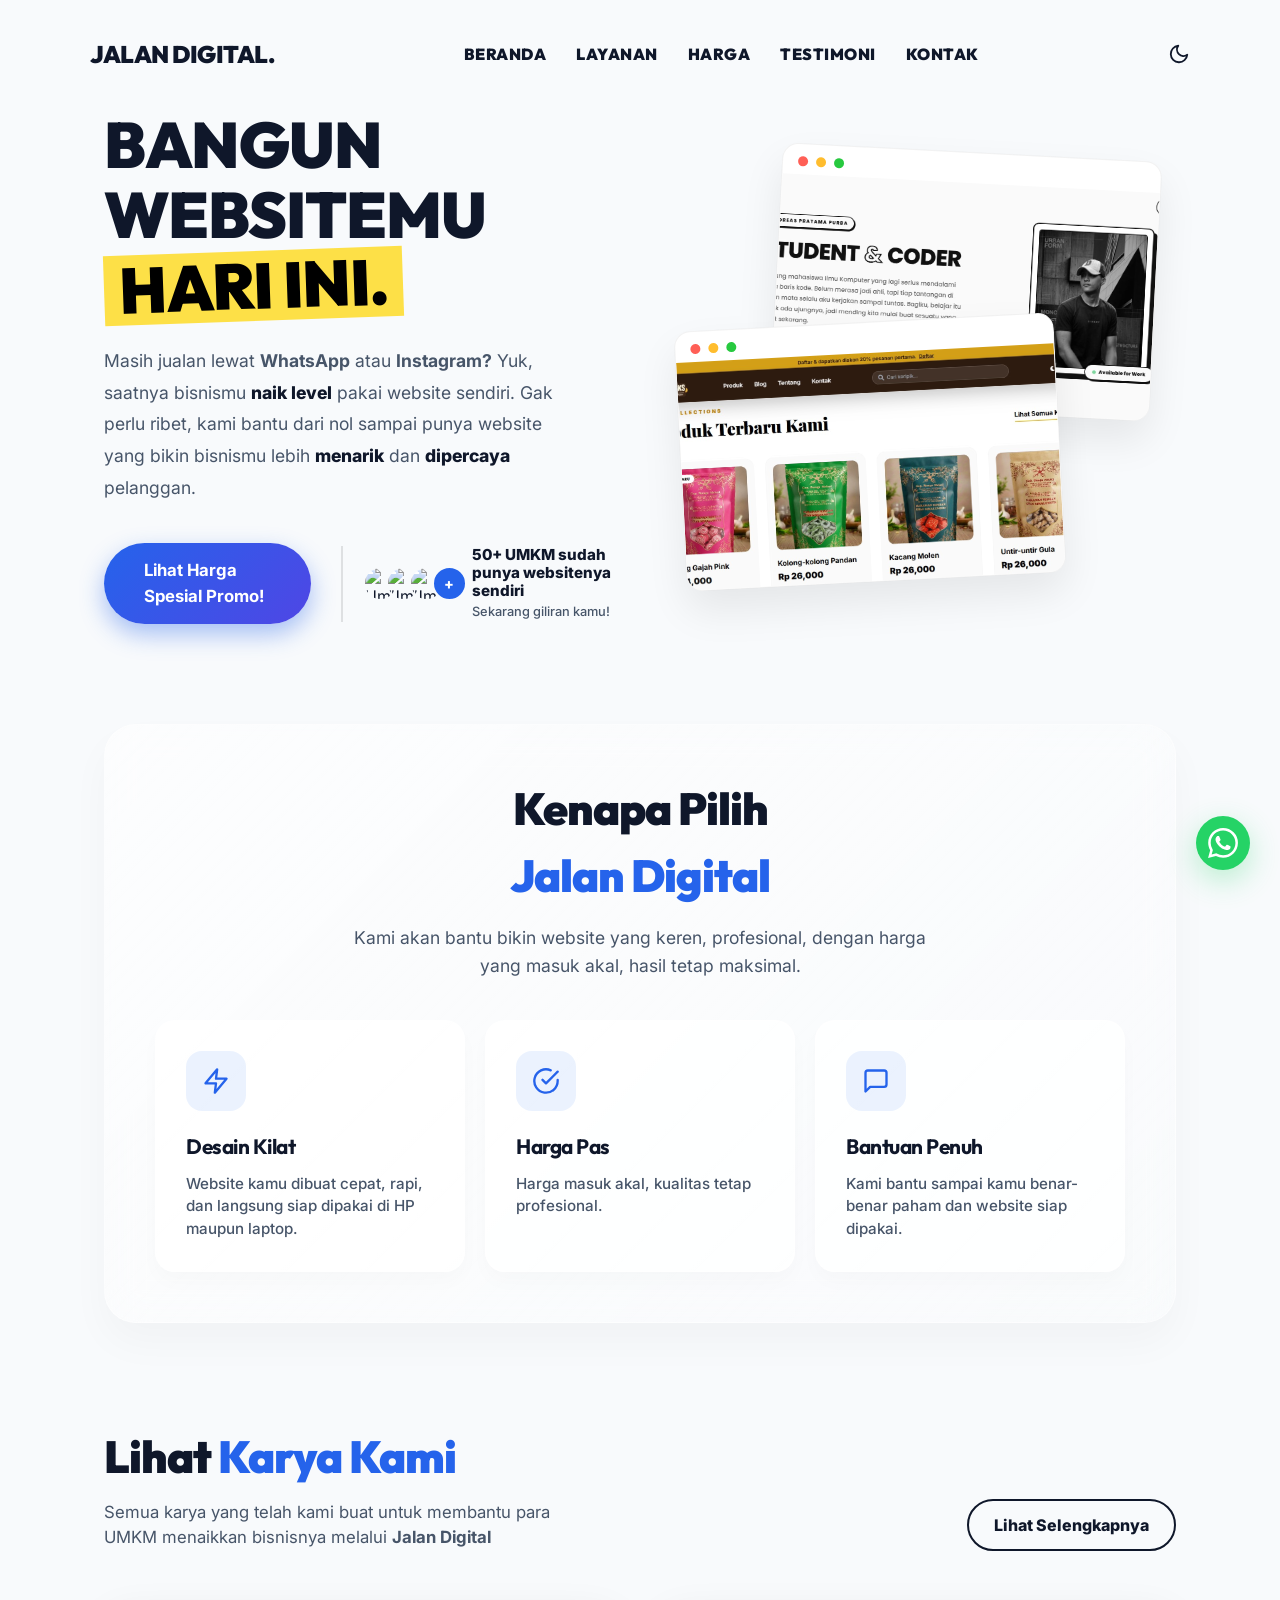
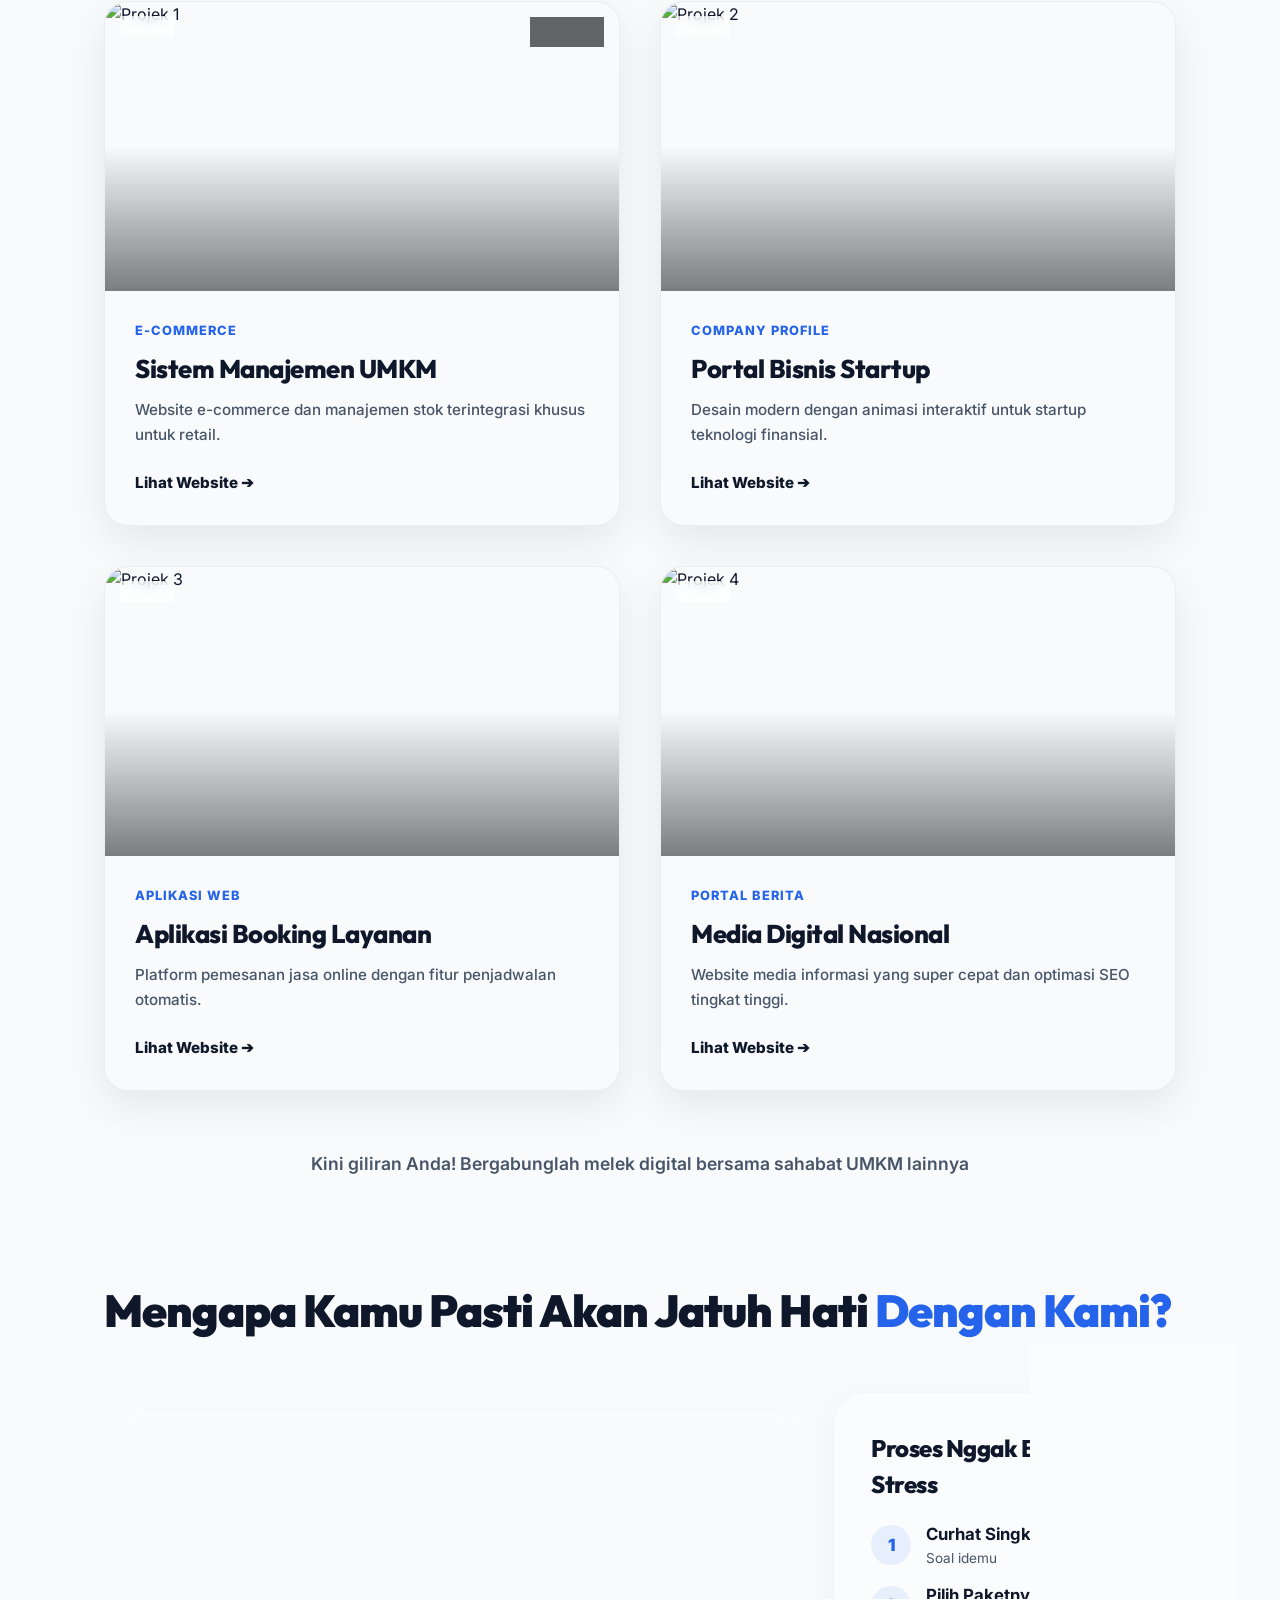
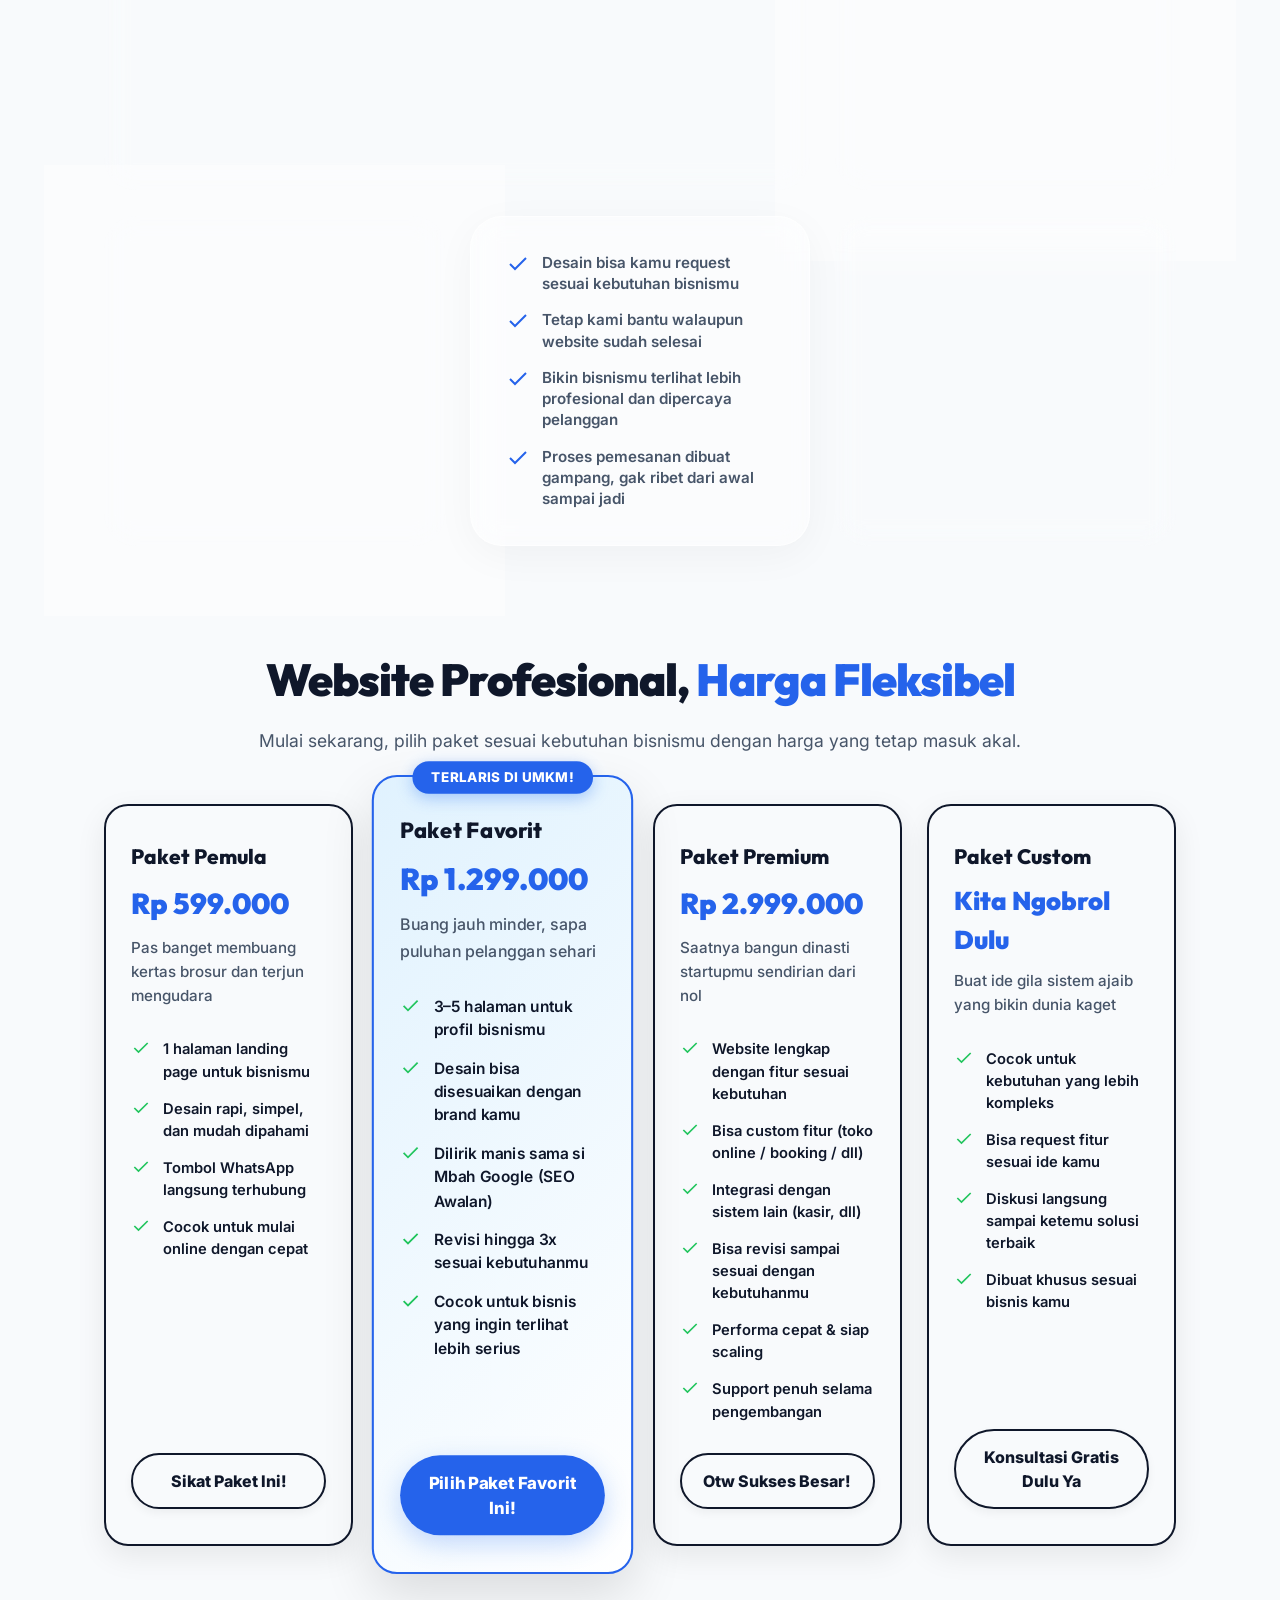
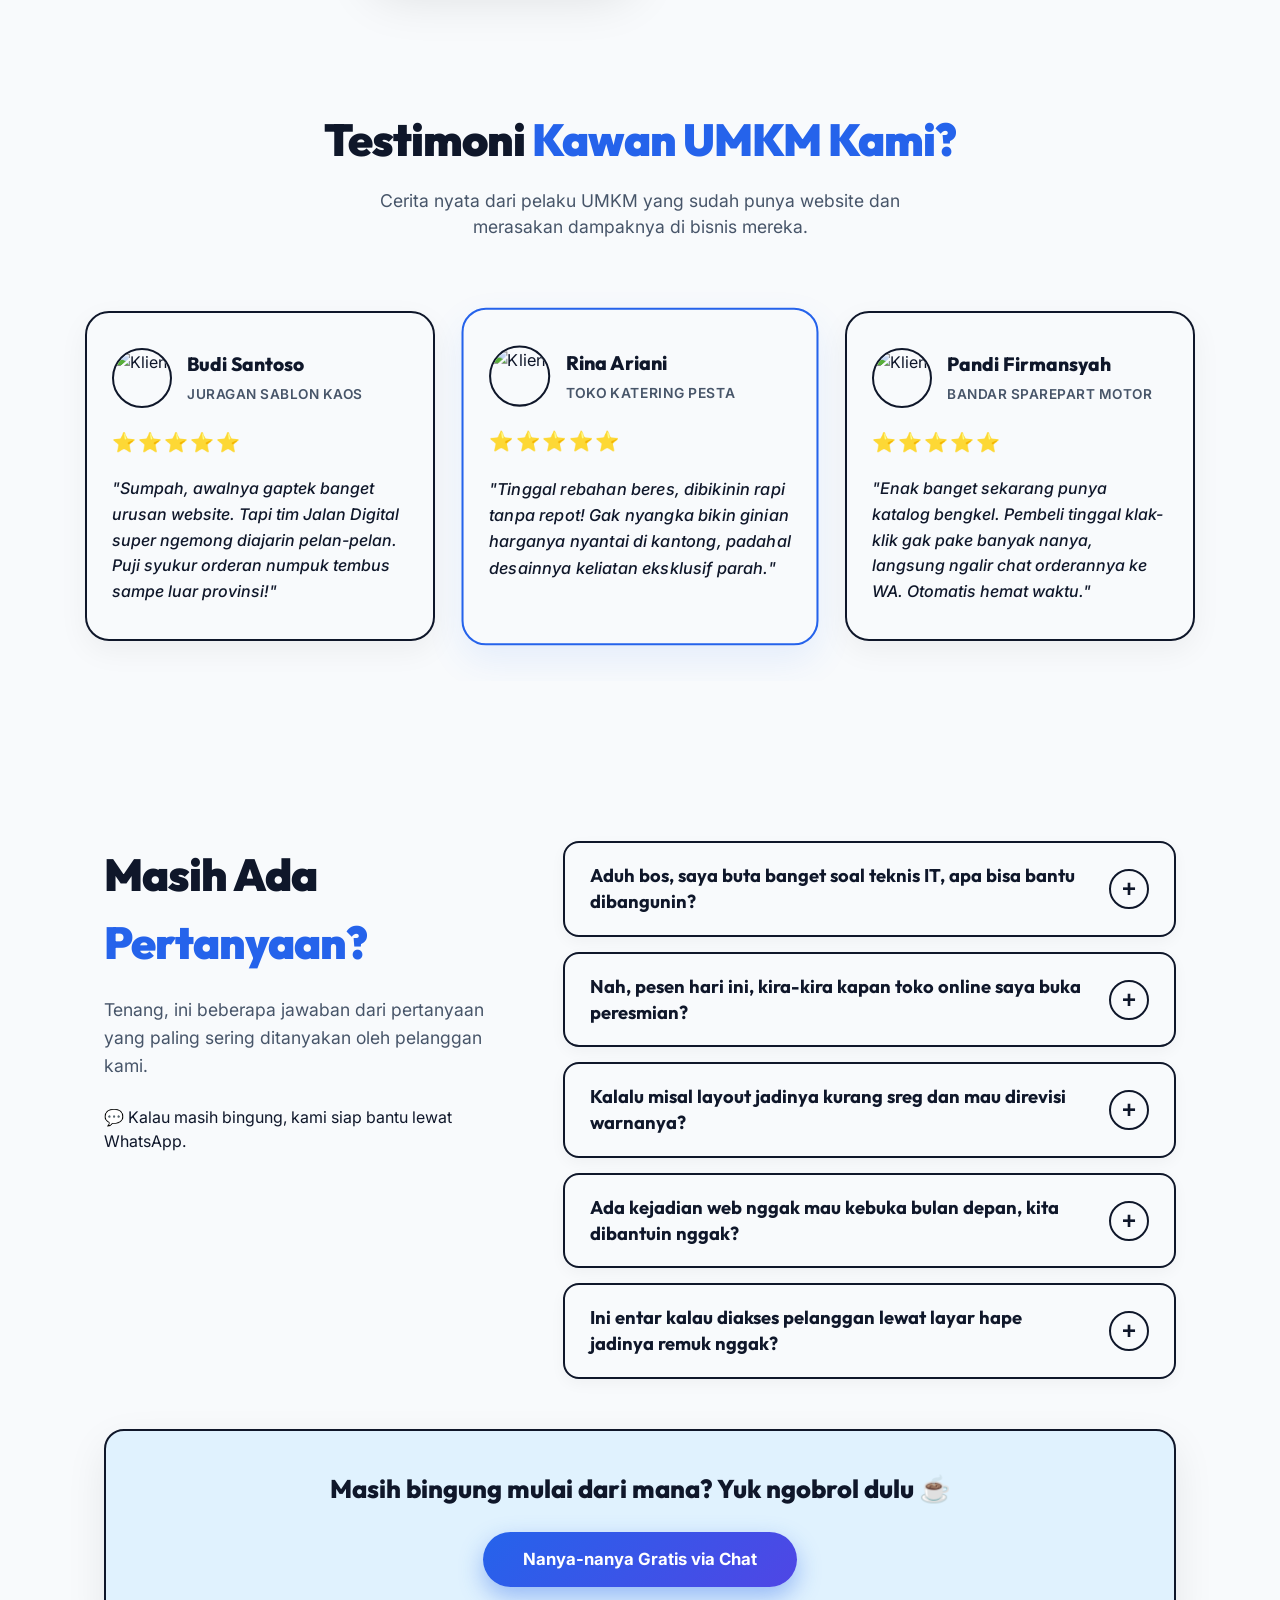
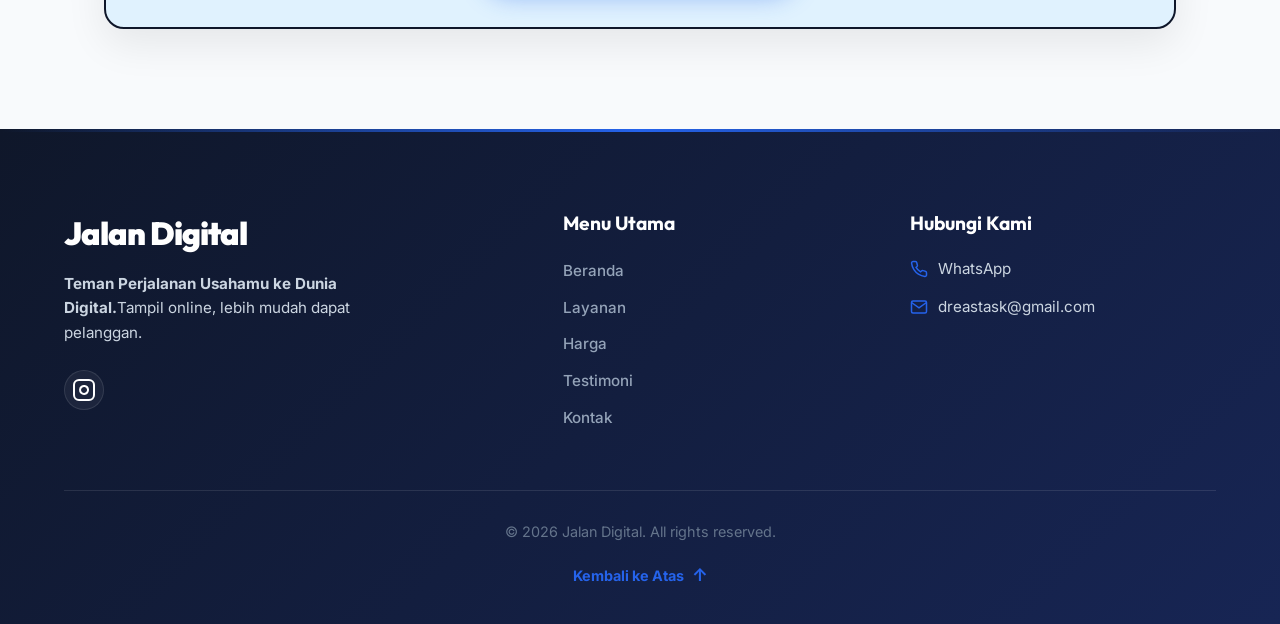
==== commit 36e21f70: "perbaikan halaman" ====
--- a/index.html
+++ b/index.html
@@ -19,9 +19,10 @@
 
             <ul class="tautan-navigasi khusus-desktop">
                 <li><a href="#beranda">BERANDA</a></li>
-                <li><a href="#projek">PROJEK</a></li>
                 <li><a href="#layanan">LAYANAN</a></li>
-                <li><a href="#kontak">KONTAK</a></li>
+                <li><a href="#harga">HARGA</a></li>
+                <li><a href="#testimoni">TESTIMONI</a></li>
+                <li><a href="#footer">KONTAK</a></li>
             </ul>
 
             <div class="aksi-navigasi">
@@ -56,9 +57,10 @@
         <div class="menu-dropdown" id="dropdown-menu">
             <ul class="tautan-menu-hp">
                 <li><a href="#beranda">BERANDA</a></li>
-                <li><a href="#projek">PROJEK</a></li>
                 <li><a href="#layanan">LAYANAN</a></li>
-                <li><a href="#kontak">KONTAK</a></li>
+                <li><a href="#harga">HARGA</a></li>
+                <li><a href="#testimoni">TESTIMONI</a></li>
+                <li><a href="#footer">KONTAK</a></li>
             </ul>
 
             <button class="tombol-tema tombol-tema-hp" aria-label="Ganti Tema">
@@ -88,12 +90,12 @@
         <section class="beranda-utama" id="beranda">
             <div class="isi-beranda">
                 <h1 class="judul-utama">
-                    BIKIN BISNISMU <br>
-                    <span class="teks-sorotan">MAKIN LAKU.</span>
+                    BANGUN WEBSITEMU <br>
+                    <span class="teks-sorotan">HARI INI.</span>
                 </h1>
                 <p class="paragraf-utama">
-                    Sudah siap kebanjiran angka penjualan? Kami bantu merancang website yang
-                    <span class="teks-tebal-hitam">profesional, apik, dan tangguh</span> agar toko buka 24 jam nonstop memikat pelanggan.
+                    Masih jualan lewat <b>WhatsApp</b> atau <b>Instagram?</b> Yuk, saatnya bisnismu 
+                    <span class="teks-tebal-hitam">naik level</span> pakai website sendiri. Gak perlu ribet, kami bantu dari nol sampai punya website yang bikin bisnismu lebih <span class="teks-tebal-hitam">menarik</span> dan <span class="teks-tebal-hitam">dipercaya</span> pelanggan.
                 </p>
                 <div class="aksi-hero-wrapper">
                     <a href="#harga" class="tombol-aksi">Lihat Harga Spesial Promo!</a>
@@ -105,8 +107,8 @@
                             <div class="avatar-lebih">+</div>
                         </div>
                         <div class="teks-kepercayaan">
-                            <span class="teks-tebal">50+ Pengusaha Terbantu</span>
-                            <span class="sub-teks-kepercayaan">Andalan jitu pejuang UMKM</span>
+                            <span class="teks-tebal">50+ UMKM sudah punya websitenya sendiri</span>
+                            <span class="sub-teks-kepercayaan">Sekarang giliran kamu!</span>
                         </div>
                     </div>
                 </div>
@@ -114,11 +116,11 @@
 
             <div class="gambar-beranda">
                 <div class="bingkai-gambar bingkai-1">
-                    <img src="https://images.unsplash.com/photo-1460925895917-afdab827c52f?q=80&w=800"
+                    <img src="img/1.jpg"
                         alt="Kerja Digital">
                 </div>
                 <div class="bingkai-gambar bingkai-2">
-                    <img src="https://images.unsplash.com/photo-1522071820081-009f0129c71c?q=80&w=800"
+                    <img src="img/2.jpg"
                         alt="Tim Digital">
                 </div>
             </div>
@@ -128,8 +130,8 @@
         <section class="bagian-pilihan" id="tentang">
             <div class="pilihan-kontainer">
                 <div class="teks-pilihan-judul">
-                    <h2 class="judul-seksi">Alasan Mengandalkan <br><span class="teks-sorotan-kecil">Jalan Digital</span></h2>
-                    <p class="subteks-pilihan">Solusi cerdas perancangan identitas bisnis yang profesional menekan biaya operasional dengan hasil setara agensi digital.</p>
+                    <h2 class="judul-seksi">Kenapa Pilih<br><span class="teks-sorotan-kecil">Jalan Digital</span></h2>
+                    <p class="subteks-pilihan">Kami akan bantu bikin website yang keren, profesional, dengan harga yang masuk akal, hasil tetap maksimal.</p>
                 </div>
                 <div class="kisi-alasan">
                     <div class="kartu-alasan">
@@ -137,21 +139,21 @@
                             <svg width="28" height="28" viewBox="0 0 24 24" fill="none" stroke="currentColor" stroke-width="2" stroke-linecap="round" stroke-linejoin="round"><polygon points="13 2 3 14 12 14 11 22 21 10 12 10 13 2"></polygon></svg>
                         </div>
                         <h3>Desain Kilat</h3>
-                        <p>Modern, responsif di HP, SEO friendly, dan kecepatan muat data yang impresif.</p>
+                        <p>Website kamu dibuat cepat, rapi, dan langsung siap dipakai di HP maupun laptop.</p>
                     </div>
                     <div class="kartu-alasan">
                         <div class="ikon-modern">
                             <svg width="28" height="28" viewBox="0 0 24 24" fill="none" stroke="currentColor" stroke-width="2" stroke-linecap="round" stroke-linejoin="round"><path d="M22 11.08V12a10 10 0 1 1-5.93-9.14"></path><polyline points="22 4 12 14.01 9 11.01"></polyline></svg>
                         </div>
                         <h3>Harga Pas</h3>
-                        <p>Pengalaman agensi raksasa namun disesuaikan khusus untuk dana UMKM lokal.</p>
+                        <p>Harga masuk akal, kualitas tetap profesional.</p>
                     </div>
                     <div class="kartu-alasan">
                         <div class="ikon-modern">
                             <svg width="28" height="28" viewBox="0 0 24 24" fill="none" stroke="currentColor" stroke-width="2" stroke-linecap="round" stroke-linejoin="round"><path d="M21 15a2 2 0 0 1-2 2H7l-4 4V5a2 2 0 0 1 2-2h14a2 2 0 0 1 2 2z"></path></svg>
                         </div>
-                        <h3>Support 100%</h3>
-                        <p>Tidak dibiarkan bingung! Dampingan dan edukasi pengelolaan website secara utuh.</p>
+                        <h3>Bantuan Penuh</h3>
+                        <p>Kami bantu sampai kamu benar-benar paham dan website siap dipakai.</p>
                     </div>
                 </div>
             </div>
@@ -160,10 +162,10 @@
         <section class="bagian-projek" id="projek">
             <div class="kepala-projek">
                 <div class="teks-kepala-projek">
-                    <h2 class="judul-seksi">Bukti Nyata <span class="teks-sorotan-kecil">Karya Kami</span></h2>
-                    <p class="subteks-projek">Intip beberapa karya website sukses yang berhasil memikat daya beli pelanggan untuk bisnis mereka setiap harinya.</p>
-                </div>
-                <a href="#" class="tombol-sekunder">Tampilkan Seluruh Etalase</a>
+                    <h2 class="judul-seksi">Lihat <span class="teks-sorotan-kecil">Karya Kami</span></h2>
+                    <p class="subteks-projek">Semua karya yang telah kami buat untuk membantu para UMKM menaikkan bisnisnya melalui <b>Jalan Digital</b> </p>
+                </div>
+                <a href="#" class="tombol-sekunder">Lihat Selengkapnya</a>
             </div>
 
             <div class="kisi-projek">
@@ -253,14 +255,14 @@
         <!-- SECTION UMKM (BENTO GRID) -->
         <section class="layanan-umkm" id="layanan">
             <div class="kepala-projek">
-                <h2 class="judul-seksi">Mengapa Anda Pasti Jatuh Hati <span class="teks-sorotan-kecil">Dengan Kami?</span></h2>
+                <h2 class="judul-seksi">Mengapa Kamu Pasti Akan Jatuh Hati <span class="teks-sorotan-kecil">Dengan Kami?</span></h2>
             </div>
 
             <div class="kisi-bento">
                 <!-- 1. Hero Text -->
                 <div class="bento-kartu bento-hero">
                     <h2 class="bento-judul">Punya Website Impian Kini <br><span class="teks-sorotan-bento">Sangat Gampang & Murah!</span></h2>
-                    <p class="bento-deskripsi">Pusing mikirin coding dan pusing buang waktu? Serahkan saja semuanya pada kami! Anda cukup duduk manis ngurusin produk, biar kami yang racik websitenya jadi mesing uang untukmu.</p>
+                    <p class="bento-deskripsi">Gak perlu pusing soal coding atau ribet ngurus teknis. Kami bantu dari nol sampai website kamu siap dipakai, kamu cukup fokus ke bisnismu.</p>
                     <a href="#harga" class="tombol-aksi tombol-bento">Cek Harga Promonya</a>
                 </div>
 
@@ -281,7 +283,7 @@
                             <span>Terima Beres<br><small>Tinggal sebar link!</small></span>
                         </li>
                     </ul>
-                    <p class="bento-catatan teks-tebal">Anda urus jualan, kami urus kode-kodenya!</p>
+                    <p class="bento-catatan teks-tebal">Kamu urus jualan, kami urus kode-kodenya!</p>
                 </div>
 
                 <!-- 3. Perbandingan Harga -->
@@ -289,12 +291,12 @@
                     <h3 class="bento-subjudul">Hemat Menang Banyak!</h3>
                     <div class="kotak-perbandingan">
                         <div class="baris-harga mahal">
-                            <span>Bikin di Agensi Lain</span>
+                            <span>Bikin di Tempat Lain</span>
                             <span class="harga-coret">Rp 5.000.000+</span>
                         </div>
                         <div class="baris-harga murah">
-                            <span>Di Jalan Digital</span>
-                            <span class="harga-kita">Sisa Rp 599.000!</span>
+                            <span class="teks-tebal-hitam-harga">Di Jalan Digital</span>
+                            <span class="harga-kita">Rp 599.000!</span>
                         </div>
                     </div>
                     <div class="label-hemat">Tetap berkualitas elit walau harga ala UMKM</div>
@@ -305,19 +307,19 @@
                     <div class="grid-keunggulan">
                         <div class="item-unggul">
                             <svg width="24" height="24" viewBox="0 0 24 24" fill="none" stroke="currentColor" stroke-width="2"><polyline points="20 6 9 17 4 12"></polyline></svg>
-                            <span>Ubah desain ini itu sesuka hatimu</span>
+                            <span>Desain bisa kamu request sesuai kebutuhan bisnismu</span>
                         </div>
                         <div class="item-unggul">
                             <svg width="24" height="24" viewBox="0 0 24 24" fill="none" stroke="currentColor" stroke-width="2"><polyline points="20 6 9 17 4 12"></polyline></svg>
-                            <span>Dipegang dan dirawat biarpun proyek kelar</span>
+                            <span>Tetap kami bantu walaupun website sudah selesai</span>
                         </div>
                         <div class="item-unggul">
                             <svg width="24" height="24" viewBox="0 0 24 24" fill="none" stroke="currentColor" stroke-width="2"><polyline points="20 6 9 17 4 12"></polyline></svg>
-                            <span>Bikin bisnis keliatan raksasa profesional</span>
+                            <span>Bikin bisnismu terlihat lebih profesional dan dipercaya pelanggan</span>
                         </div>
                         <div class="item-unggul">
                             <svg width="24" height="24" viewBox="0 0 24 24" fill="none" stroke="currentColor" stroke-width="2"><polyline points="20 6 9 17 4 12"></polyline></svg>
-                            <span>Alur checkoutnya dirancang gampang banget</span>
+                            <span>Proses pemesanan dibuat gampang, gak ribet dari awal sampai jadi</span>
                         </div>
                     </div>
                 </div>
@@ -327,13 +329,11 @@
                     <div class="konten-gelap">
                         <h3 class="bento-subjudul">Jos Gandos Performanya</h3>
                         <ul class="list-gelap">
-                            <li>✧ Mantul di semua jenis Handphone</li>
-                            <li>✧ Tampilan nggak kaku ala agensi</li>
-                            <li>✧ Dompet tetang nyantai, nggak jebol!</li>
+                            <li>✧ Enak dilihat di semua ukuran layar</li>
+                            <li>✧ Desainnya modern, gak kaku</li>
+                            <li>✧ Website ringan dan cepat diakses</li>
+                            <li>✧ Harga tetap ramah di kantong</li>
                         </ul>
-                    </div>
-                    <div class="mockup-bento">
-                        <img src="https://images.unsplash.com/photo-1542744173-8e7e53415bb0?q=80&w=600" alt="Mockup Tampilan Web">
                     </div>
                 </div>
             </div>
@@ -343,8 +343,8 @@
         <!-- SECTION HARGA (4 KOLOM) -->
         <section class="bagian-harga" id="harga">
             <div class="kepala-harga">
-                <h2 class="judul-seksi">Nggak Harus Nguras Tabungan Buat Maju <span class="teks-sorotan-kecil">Pilih Sesukamu!</span></h2>
-                <p class="subteks-harga">Lakukan aksi sekarang. Investasi ringan, bayar murah untuk keuntungan meraup banyak mata setiap hari.</p>
+                <h2 class="judul-seksi">Website Profesional, <span class="teks-sorotan-kecil">Harga Fleksibel</span></h2>
+                <p class="subteks-harga">Mulai sekarang, pilih paket sesuai kebutuhan bisnismu dengan harga yang tetap masuk akal.</p>
             </div>
 
             <div class="kisi-harga">
@@ -354,10 +354,10 @@
                     <div class="harga-tampil">Rp 599.000</div>
                     <p class="deskripsi-paket">Pas banget membuang kertas brosur dan terjun mengudara</p>
                     <ul class="list-fitur-harga">
-                        <li><svg width="20" height="20" viewBox="0 0 24 24" fill="none" stroke="currentColor" stroke-width="2"><polyline points="20 6 9 17 4 12"></polyline></svg> 1 Halaman Muka Keren (Landing)</li>
-                        <li><svg width="20" height="20" viewBox="0 0 24 24" fill="none" stroke="currentColor" stroke-width="2"><polyline points="20 6 9 17 4 12"></polyline></svg> Rapi, padat, dan nggak pusing</li>
-                        <li><svg width="20" height="20" viewBox="0 0 24 24" fill="none" stroke="currentColor" stroke-width="2"><polyline points="20 6 9 17 4 12"></polyline></svg> Tombol langsung tembus WhatsApp CS</li>
-                        <li><svg width="20" height="20" viewBox="0 0 24 24" fill="none" stroke="currentColor" stroke-width="2"><polyline points="20 6 9 17 4 12"></polyline></svg> Dijamin mulus dibuka si Emak-emak HP Kentang</li>
+                        <li><svg width="20" height="20" viewBox="0 0 24 24" fill="none" stroke="currentColor" stroke-width="2"><polyline points="20 6 9 17 4 12"></polyline></svg> 1 halaman landing page untuk bisnismu</li>
+                        <li><svg width="20" height="20" viewBox="0 0 24 24" fill="none" stroke="currentColor" stroke-width="2"><polyline points="20 6 9 17 4 12"></polyline></svg> Desain rapi, simpel, dan mudah dipahami</li>
+                        <li><svg width="20" height="20" viewBox="0 0 24 24" fill="none" stroke="currentColor" stroke-width="2"><polyline points="20 6 9 17 4 12"></polyline></svg> Tombol WhatsApp langsung terhubung</li>
+                        <li><svg width="20" height="20" viewBox="0 0 24 24" fill="none" stroke="currentColor" stroke-width="2"><polyline points="20 6 9 17 4 12"></polyline></svg> Cocok untuk mulai online dengan cepat</li>
                     </ul>
                     <a href="#" class="tombol-paket">Sikat Paket Ini!</a>
                 </div>
@@ -369,40 +369,41 @@
                     <div class="harga-tampil">Rp 1.299.000</div>
                     <p class="deskripsi-paket">Buang jauh minder, sapa puluhan pelanggan sehari</p>
                     <ul class="list-fitur-harga">
-                        <li><svg width="20" height="20" viewBox="0 0 24 24" fill="none" stroke="currentColor" stroke-width="2"><polyline points="20 6 9 17 4 12"></polyline></svg> 3–5 Halaman buat naruh info jor-joran</li>
-                        <li><svg width="20" height="20" viewBox="0 0 24 24" fill="none" stroke="currentColor" stroke-width="2"><polyline points="20 6 9 17 4 12"></polyline></svg> Request warna sesuai logo dagangmu</li>
+                        <li><svg width="20" height="20" viewBox="0 0 24 24" fill="none" stroke="currentColor" stroke-width="2"><polyline points="20 6 9 17 4 12"></polyline></svg> 3–5 halaman untuk profil bisnismu</li>
+                        <li><svg width="20" height="20" viewBox="0 0 24 24" fill="none" stroke="currentColor" stroke-width="2"><polyline points="20 6 9 17 4 12"></polyline></svg> Desain bisa disesuaikan dengan brand kamu</li>
                         <li><svg width="20" height="20" viewBox="0 0 24 24" fill="none" stroke="currentColor" stroke-width="2"><polyline points="20 6 9 17 4 12"></polyline></svg> Dilirik manis sama si Mbah Google (SEO Awalan)</li>
-                        <li><svg width="20" height="20" viewBox="0 0 24 24" fill="none" stroke="currentColor" stroke-width="2"><polyline points="20 6 9 17 4 12"></polyline></svg> Tanya ini itu sepuasnya pas rilis</li>
-                        <li><svg width="20" height="20" viewBox="0 0 24 24" fill="none" stroke="currentColor" stroke-width="2"><polyline points="20 6 9 17 4 12"></polyline></svg> Revisi sampe dirasa pas di dada</li>
+                        <li><svg width="20" height="20" viewBox="0 0 24 24" fill="none" stroke="currentColor" stroke-width="2"><polyline points="20 6 9 17 4 12"></polyline></svg> Revisi hingga 3x sesuai kebutuhanmu</li>
+                        <li><svg width="20" height="20" viewBox="0 0 24 24" fill="none" stroke="currentColor" stroke-width="2"><polyline points="20 6 9 17 4 12"></polyline></svg> Cocok untuk bisnis yang ingin terlihat lebih serius</li>
                     </ul>
-                    <a href="#" class="tombol-paket tombol-populer">Pilih Paket Sultan Ini!</a>
+                    <a href="#" class="tombol-paket tombol-populer">Pilih Paket Favorit Ini!</a>
                 </div>
 
                 <!-- PAKET 3: PROFESIONAL -->
                 <div class="kartu-harga">
-                    <div class="label-paket">Paket Boss</div>
+                    <div class="label-paket">Paket Premium</div>
                     <div class="harga-tampil">Rp 2.999.000</div>
                     <p class="deskripsi-paket">Saatnya bangun dinasti startupmu sendirian dari nol</p>
                     <ul class="list-fitur-harga">
-                        <li><svg width="20" height="20" viewBox="0 0 24 24" fill="none" stroke="currentColor" stroke-width="2"><polyline points="20 6 9 17 4 12"></polyline></svg> Halaman tak terhingga, babat abis!</li>
-                        <li><svg width="20" height="20" viewBox="0 0 24 24" fill="none" stroke="currentColor" stroke-width="2"><polyline points="20 6 9 17 4 12"></polyline></svg> Digambar utuh pake corat coret khasmu doang</li>
-                        <li><svg width="20" height="20" viewBox="0 0 24 24" fill="none" stroke="currentColor" stroke-width="2"><polyline points="20 6 9 17 4 12"></polyline></svg> Pasang filter toko dan fitur belanja asik</li>
-                        <li><svg width="20" height="20" viewBox="0 0 24 24" fill="none" stroke="currentColor" stroke-width="2"><polyline points="20 6 9 17 4 12"></polyline></svg> Hosting dewa kilat, kencang serasa jet</li>
-                        <li><svg width="20" height="20" viewBox="0 0 24 24" fill="none" stroke="currentColor" stroke-width="2"><polyline points="20 6 9 17 4 12"></polyline></svg> Balasan dari CS ibarat mengedipkan mata, sekejap!</li>
+                        <li><svg width="20" height="20" viewBox="0 0 24 24" fill="none" stroke="currentColor" stroke-width="2"><polyline points="20 6 9 17 4 12"></polyline></svg> Website lengkap dengan fitur sesuai kebutuhan</li>
+                        <li><svg width="20" height="20" viewBox="0 0 24 24" fill="none" stroke="currentColor" stroke-width="2"><polyline points="20 6 9 17 4 12"></polyline></svg> Bisa custom fitur (toko online / booking / dll)</li>
+                        <li><svg width="20" height="20" viewBox="0 0 24 24" fill="none" stroke="currentColor" stroke-width="2"><polyline points="20 6 9 17 4 12"></polyline></svg> Integrasi dengan sistem lain (kasir, dll)</li>
+                        <li><svg width="20" height="20" viewBox="0 0 24 24" fill="none" stroke="currentColor" stroke-width="2"><polyline points="20 6 9 17 4 12"></polyline></svg> Bisa revisi sampai sesuai dengan kebutuhanmu</li>
+                        <li><svg width="20" height="20" viewBox="0 0 24 24" fill="none" stroke="currentColor" stroke-width="2"><polyline points="20 6 9 17 4 12"></polyline></svg> Performa cepat & siap scaling</li>
+                        <li><svg width="20" height="20" viewBox="0 0 24 24" fill="none" stroke="currentColor" stroke-width="2"><polyline points="20 6 9 17 4 12"></polyline></svg> Support penuh selama pengembangan</li>
                     </ul>
                     <a href="#" class="tombol-paket">Otw Sukses Besar!</a>
                 </div>
 
                 <!-- PAKET 4: CUSTOM -->
                 <div class="kartu-harga">
-                    <div class="label-paket">Paket Spesial</div>
+                    <div class="label-paket">Paket Custom</div>
                     <div class="harga-tampil teks-fleksibel">Kita Ngobrol Dulu</div>
                     <p class="deskripsi-paket">Buat ide gila sistem ajaib yang bikin dunia kaget</p>
                     <ul class="list-fitur-harga">
-                        <li><svg width="20" height="20" viewBox="0 0 24 24" fill="none" stroke="currentColor" stroke-width="2"><polyline points="20 6 9 17 4 12"></polyline></svg> Bikin mimpi nyeleneh jadi sistem waras</li>
-                        <li><svg width="20" height="20" viewBox="0 0 24 24" fill="none" stroke="currentColor" stroke-width="2"><polyline points="20 6 9 17 4 12"></polyline></svg> Modul lengkap integrasi kasir/aplikasi lain</li>
-                        <li><svg width="20" height="20" viewBox="0 0 24 24" fill="none" stroke="currentColor" stroke-width="2"><polyline points="20 6 9 17 4 12"></polyline></svg> Ngopi ngudud sambil curhat rancangan</li>
-                        <li><svg width="20" height="20" viewBox="0 0 24 24" fill="none" stroke="currentColor" stroke-width="2"><polyline points="20 6 9 17 4 12"></polyline></svg> Garansi pengerjaan sampai jempolmu capek</li>
+                        <li><svg width="20" height="20" viewBox="0 0 24 24" fill="none" stroke="currentColor" stroke-width="2"><polyline points="20 6 9 17 4 12"></polyline></svg> Cocok untuk kebutuhan yang lebih kompleks</li>
+                        <li><svg width="20" height="20" viewBox="0 0 24 24" fill="none" stroke="currentColor" stroke-width="2"><polyline points="20 6 9 17 4 12"></polyline></svg> Bisa request fitur sesuai ide kamu</li>
+                        <li><svg width="20" height="20" viewBox="0 0 24 24" fill="none" stroke="currentColor" stroke-width="2"><polyline points="20 6 9 17 4 12"></polyline></svg> Diskusi langsung sampai ketemu solusi terbaik</li>
+                        <li><svg width="20" height="20" viewBox="0 0 24 24" fill="none" stroke="currentColor" stroke-width="2"><polyline points="20 6 9 17 4 12"></polyline></svg> Dibuat khusus sesuai bisnis kamu</li>
                     </ul>
                     <a href="#" class="tombol-paket">Konsultasi Gratis Dulu Ya</a>
                 </div>
@@ -413,9 +414,8 @@
         <!-- SECTION TESTIMONI -->
         <section class="bagian-testimoni" id="testimoni">
             <div class="kepala-testimoni">
-                <p class="teks-kepercayaan-kecil">Terbukti tokcer membantu puluhan rekan pebisnis jualan online 🚀</p>
-                <h2 class="judul-seksi">Apa Kata <span class="teks-sorotan-kecil">Kawan UMKM Kami?</span></h2>
-                <p class="subteks-testimoni">Kisah nyata dari para pebisnis tangguh yang udah ngerasain sendirinya gimana derasnya traffic usai gabung ranah digital.</p>
+                <h2 class="judul-seksi">Testimoni <span class="teks-sorotan-kecil">Kawan UMKM Kami?</span></h2>
+                <p class="subteks-testimoni">Cerita nyata dari pelaku UMKM yang sudah punya website dan merasakan dampaknya di bisnis mereka.</p>
             </div>
 
             <div class="korsel-testimoni">
@@ -464,9 +464,9 @@
         <section class="bagian-faq" id="faq">
             <div class="faq-container">
                 <div class="faq-kiri">
-                    <h2 class="judul-seksi">Masih Menyimpan <span class="teks-sorotan-kecil">Penat & Ragu?</span></h2>
-                    <p class="subteks-faq">Wajar kok! Simak bocoran jawaban dari tumpukan pertanyaan yang selalu dilontarkan teman seperjuangan UMKM Anda, biar lega melangkah maju.</p>
-                    <p class="teks-kepercayaan-kecil mt-20">💬 Mentok bingungnya? Jangan sungkan japri CS ramah di WA ya!</p>
+                    <h2 class="judul-seksi">Masih Ada <span class="teks-sorotan-kecil">Pertanyaan?</span></h2>
+                    <p class="subteks-faq">Tenang, ini beberapa jawaban dari pertanyaan yang paling sering ditanyakan oleh pelanggan kami.</p>
+                    <p class="teks-kepercayaan-kecil mt-20">💬 Kalau masih bingung, kami siap bantu lewat WhatsApp.</p>
                 </div>
                 
                 <div class="faq-kanan">
@@ -524,81 +524,59 @@
 
             <!-- CTA BAWAH FAQ -->
             <div class="cta-bawah-faq">
-                <h3>Masih maju mundur? Yok mending ngopi-ngopi online seduh janji ketemu ☕</h3>
+                <h3>Masih bingung mulai dari mana? Yuk ngobrol dulu ☕</h3>
                 <a href="#" class="tombol-aksi tombol-bento CTA-Global">Nanya-nanya Gratis via Chat</a>
             </div>
         </section>
     </main>
 
     <!-- FOOTER UTAMA -->
-    <footer class="kaki-halaman">
+    <footer class="kaki-halaman" id="footer">
         <div class="footer-container">
             <!-- Kolom 1: Brand & Deskripsi -->
             <div class="footer-kolom">
                 <h2 class="footer-logo">Jalan Digital</h2>
-                <p class="footer-deskripsi"><strong>Langkah Mudah UMKM Menuju Dunia Digital.</strong><br><br>Sobat karib andalan UMKM memperlebar sayap menuju omzet melimpah via jalur express buatan website.</p>
+                <p class="footer-deskripsi"><strong>Teman Perjalanan Usahamu ke Dunia Digital.</strong>Tampil online, lebih mudah dapat pelanggan.</p>
                 <div class="footer-sosial">
-                    <a href="#" aria-label="Instagram">
+                    <a href="https://www.instagram.com/dreasprb_" aria-label="Instagram">
                         <svg width="24" height="24" viewBox="0 0 24 24" fill="none" stroke="currentColor" stroke-width="2"><rect x="2" y="2" width="20" height="20" rx="5" ry="5"></rect><path d="M16 11.37A4 4 0 1 1 12.63 8 4 4 0 0 1 16 11.37z"></path><line x1="17.5" y1="6.5" x2="17.51" y2="6.5"></line></svg>
                     </a>
-                    <a href="#" aria-label="Facebook">
-                        <svg width="24" height="24" viewBox="0 0 24 24" fill="none" stroke="currentColor" stroke-width="2"><path d="M18 2h-3a5 5 0 0 0-5 5v3H7v4h3v8h4v-8h3l1-4h-4V7a1 1 0 0 1 1-1h3z"></path></svg>
-                    </a>
-                    <a href="#" aria-label="TikTok">
-                        <svg width="24" height="24" viewBox="0 0 24 24" fill="none" stroke="currentColor" stroke-width="2"><path d="M9 12a4 4 0 1 0 4 4V4a5 5 0 0 0 5 5"></path></svg>
-                    </a>
-                </div>
-            </div>
-
-            <!-- Kolom 2: Navigasi -->
+                </div>
+            </div>
+
+            <!-- Kolom 2: Menu Utama -->
             <div class="footer-kolom">
-                <h3 class="footer-judul-kolom">Pintasan Cepat</h3>
+                <h3 class="footer-judul-kolom">Menu Utama</h3>
                 <ul class="footer-tautan">
-                    <li><a href="#beranda">Beranda Belakang</a></li>
-                    <li><a href="#tentang">Tentang Kita</a></li>
-                    <li><a href="#layanan">Lapak Layanan</a></li>
-                    <li><a href="#projek">Etalase Proyek</a></li>
-                    <li><a href="#kontak">Nomor HP CS</a></li>
+                    <li><a href="#beranda">Beranda</a></li>
+                    <li><a href="#layanan">Layanan</a></li>
+                    <li><a href="#harga">Harga</a></li>
+                    <li><a href="#testimoni">Testimoni</a></li>
+                    <li><a href="#footer">Kontak</a></li>
                 </ul>
             </div>
 
-            <!-- Kolom 3: Layanan -->
+            <!-- Kolom 3: Kontak Cepat -->
             <div class="footer-kolom">
-                <h3 class="footer-judul-kolom">Solusi Ngehit</h3>
-                <ul class="footer-tautan">
-                    <li><a href="#">Toko Online Keren</a></li>
-                    <li><a href="#">Website Khusus UMKM</a></li>
-                    <li><a href="#">Landing Page Produk</a></li>
-                    <li><a href="#">Company Profile Formal</a></li>
-                    <li><a href="#">Pesanan Custom Web</a></li>
-                </ul>
-            </div>
-
-            <!-- Kolom 4: Kontak -->
-            <div class="footer-kolom">
-                <h3 class="footer-judul-kolom">Halo Ngobrol Yuk!</h3>
+                <h3 class="footer-judul-kolom">Hubungi Kami</h3>
                 <ul class="footer-kontak-info">
                     <li>
                         <svg width="18" height="18" viewBox="0 0 24 24" fill="none" stroke="currentColor" stroke-width="2"><path d="M22 16.92v3a2 2 0 0 1-2.18 2 19.79 19.79 0 0 1-8.63-3.07 19.5 19.5 0 0 1-6-6 19.79 19.79 0 0 1-3.07-8.67A2 2 0 0 1 4.11 2h3a2 2 0 0 1 2 1.72 12.84 12.84 0 0 0 .7 2.81 2 2 0 0 1-.45 2.11L8.09 9.91a16 16 0 0 0 6 6l1.27-1.27a2 2 0 0 1 2.11-.45 12.84 12.84 0 0 0 2.81.7A2 2 0 0 1 22 16.92z"></path></svg>
-                        <span>WhatsApp Pribadi</span>
+                        <span>WhatsApp</span>
                     </li>
                     <li>
                         <svg width="18" height="18" viewBox="0 0 24 24" fill="none" stroke="currentColor" stroke-width="2"><path d="M4 4h16c1.1 0 2 .9 2 2v12c0 1.1-.9 2-2 2H4c-1.1 0-2-.9-2-2V6c0-1.1.9-2 2-2z"></path><polyline points="22,6 12,13 2,6"></polyline></svg>
-                        <span>ngobrol@jalandigital.com</span>
+                        <span>dreastask@gmail.com</span>
                     </li>
                 </ul>
-                <p class="teks-cepat-respon">Balasan was-wus ramah tamah 5 Bintang</p>
-            </div>
-
-            <!-- Kolom 5: CTA -->
-            <div class="footer-kolom footer-kolom-cta">
-                <h3 class="footer-judul-kolom">Gatel pengen ngerasain pecah telor online?</h3>
-                <a href="#" class="tombol-footer-cta">Klik Buat Ambil Nomor</a>
             </div>
         </div>
 
         <div class="footer-hak-cipta">
-            <p>&#169; 2025 Jalan Digital. All rights reserved.</p>
+            <p>&#169; 2026 Jalan Digital. All rights reserved.</p>
+            <a href="#beranda" class="tombol-kembali-atas" aria-label="Kembali ke Atas">
+                Kembali ke Atas <span class="panah-atas">↑</span>
+            </a>
         </div>
     </footer>
 
--- a/css/global.css
+++ b/css/global.css
@@ -1,28 +1,35 @@
 :root {
-    --warna-latar: #f8fafc; 
-    --teks-utama: #0f172a; 
+    --warna-latar: #f8fafc;
+    --teks-utama: #0f172a;
     --teks-kedua: #475569;
     --latar-navigasi: #ffffff;
-    --biru-aksen: #2563eb; 
-    --kuning-sorotan: #fde047; 
+    --biru-aksen: #2563eb;
+    --kuning-sorotan: #fde047;
     --garis-gelap: #0f172a;
     --teks-sorot: #000000;
 }
 
 [data-tema="gelap"] {
-    --warna-latar: #0f172a; 
+    --warna-latar: #0f172a;
     --teks-utama: #f8fafc;
     --teks-kedua: #cbd5e1;
     --latar-navigasi: #1e293b;
     --biru-aksen: #3b82f6;
-    --kuning-sorotan: #b45309; 
-    --garis-gelap: #000000; 
-    --teks-sorot: #ffffff; 
-}
-
-* { 
-    margin: 0; padding: 0; box-sizing: border-box; 
-    -webkit-tap-highlight-color: transparent; 
+    --kuning-sorotan: #b45309;
+    --garis-gelap: #000000;
+    --teks-sorot: #ffffff;
+}
+
+/* SMOOTH SCROLL FALLBACK */
+html {
+    scroll-behavior: smooth;
+}
+
+* {
+    margin: 0;
+    padding: 0;
+    box-sizing: border-box;
+    -webkit-tap-highlight-color: transparent;
 }
 
 body {
@@ -36,105 +43,190 @@
 
 /* RUANG KOSONG AGAR KONTEN TIDAK TERTUTUP NAVBAR FIXED */
 .isi-halaman {
-    padding-top: 85px;
+    padding-top: 110px;
 }
 
 /* NAVBAR FIXED - MENGAMBANG MUTLAK DI ATAS */
-.kepala-web { 
-    position: fixed; 
-    top: 0; 
+.kepala-web {
+    position: fixed;
+    top: 0;
     left: 0;
     width: 100%;
-    z-index: 9999; 
-    padding: 20px 5%; 
-    pointer-events: none; 
+    z-index: 10000;
+    padding: 20px 5%;
+    pointer-events: none;
     transition: all 0.4s ease;
 }
 
 .bilah-navigasi {
-    display: flex; align-items: center; justify-content: space-between;
-    background: transparent; padding: 15px 25px; border-radius: 100px;
-    max-width: 1200px; margin: 0 auto; border: 1px solid transparent;
-    pointer-events: auto; /* Mengembalikan fungsi klik hanya pada kotak navbar */
+    display: flex;
+    align-items: center;
+    justify-content: space-between;
+    background: transparent;
+    padding: 15px 25px;
+    border-radius: 100px;
+    max-width: 1200px;
+    margin: 0 auto;
+    border: 1px solid transparent;
+    pointer-events: auto;
+    /* Mengembalikan fungsi klik hanya pada kotak navbar */
     transition: all 0.4s ease;
 }
 
 /* KETIKA DI-SCROLL KE BAWAH (FLOATING STATE) */
-.kepala-web.scrolled { padding: 10px 5%; }
+.kepala-web.scrolled {
+    padding: 10px 5%;
+}
+
 .kepala-web.scrolled .bilah-navigasi {
     background: rgba(255, 255, 255, 0.75);
-    backdrop-filter: blur(15px); -webkit-backdrop-filter: blur(15px);
+    backdrop-filter: blur(15px);
+    -webkit-backdrop-filter: blur(15px);
     border: 1px solid rgba(255, 255, 255, 0.2);
     box-shadow: 0 10px 30px rgba(0, 0, 0, 0.08);
     transform: scale(0.98);
 }
+
 [data-tema="gelap"] .kepala-web.scrolled .bilah-navigasi {
     background: rgba(15, 23, 42, 0.75);
-    border-color: rgba(255, 255, 255, 0.1); box-shadow: 0 10px 30px rgba(0, 0, 0, 0.4);
+    border-color: rgba(255, 255, 255, 0.1);
+    box-shadow: 0 10px 30px rgba(0, 0, 0, 0.4);
 }
 
 .teks-logo {
     font-family: 'Outfit', sans-serif;
-    font-weight: 900; font-size: 1.5rem; letter-spacing: -0.5px;
-    color: var(--teks-utama); text-transform: uppercase;
-}
-
-.tautan-navigasi { list-style: none; display: flex; gap: 30px; }
+    font-weight: 900;
+    font-size: 1.5rem;
+    letter-spacing: -0.5px;
+    color: var(--teks-utama);
+    text-transform: uppercase;
+}
+
+.tautan-navigasi {
+    list-style: none;
+    display: flex;
+    gap: 30px;
+}
+
 .tautan-navigasi a {
     font-family: 'Outfit', sans-serif;
-    color: var(--teks-utama); text-decoration: none; position: relative;
-    font-weight: 900; font-size: 1rem; letter-spacing: 0.5px;
+    color: var(--teks-utama);
+    text-decoration: none;
+    position: relative;
+    font-weight: 900;
+    font-size: 1rem;
+    letter-spacing: 0.5px;
     transition: color 0.3s ease;
 }
+
 .tautan-navigasi a::after {
-    content: ''; position: absolute; width: 0; height: 2px;
-    bottom: -4px; left: 0; background-color: var(--biru-aksen);
+    content: '';
+    position: absolute;
+    width: 0;
+    height: 2px;
+    bottom: -4px;
+    left: 0;
+    background-color: var(--biru-aksen);
     transition: width 0.3s ease;
 }
-.tautan-navigasi a:hover { color: var(--biru-aksen); }
-.tautan-navigasi a:hover::after { width: 100%; }
-
-
-
-.aksi-navigasi { display: flex; align-items: center; gap: 15px; }
+
+.tautan-navigasi a:hover {
+    color: var(--biru-aksen);
+}
+
+.tautan-navigasi a:hover::after {
+    width: 100%;
+}
+
+
+
+.aksi-navigasi {
+    display: flex;
+    align-items: center;
+    gap: 15px;
+}
 
 .tombol-tema {
-    background: none; border: none; cursor: pointer;
-    color: var(--teks-utama); display: flex; align-items: center; justify-content: center;
+    background: none;
+    border: none;
+    cursor: pointer;
+    color: var(--teks-utama);
+    display: flex;
+    align-items: center;
+    justify-content: center;
 }
 
 /* ANIMASI BURGER MENU (= MENJADI X) */
 .tombol-burger {
-    display: none; background: none; border: none; cursor: pointer;
-    width: 28px; height: 20px; position: relative; z-index: 100;
-}
+    display: none;
+    background: none;
+    border: none;
+    cursor: pointer;
+    width: 28px;
+    height: 20px;
+    position: relative;
+    z-index: 100;
+}
+
 .garis-burger {
-    position: absolute; left: 0; width: 100%; height: 3px;
-    background-color: var(--teks-utama); border-radius: 4px;
+    position: absolute;
+    left: 0;
+    width: 100%;
+    height: 3px;
+    background-color: var(--teks-utama);
+    border-radius: 4px;
     transition: transform 0.3s ease, top 0.3s ease, opacity 0.3s ease;
 }
-.garis-1 { top: 0; transform-origin: center; }
-.garis-2 { bottom: 0; transform-origin: center; }
+
+.garis-1 {
+    top: 0;
+    transform-origin: center;
+}
+
+.garis-2 {
+    bottom: 0;
+    transform-origin: center;
+}
 
 /* Saat Menu Terbuka */
 .tombol-burger.aktif .garis-1 {
-    top: 50%; transform: translateY(-50%) rotate(45deg);
-}
+    top: 50%;
+    transform: translateY(-50%) rotate(45deg);
+}
+
 .tombol-burger.aktif .garis-2 {
-    bottom: 50%; transform: translateY(50%) rotate(-45deg);
-}
-
-.khusus-hp { display: none; }
-button:focus, a:focus { outline: none !important; }
+    bottom: 50%;
+    transform: translateY(50%) rotate(-45deg);
+}
+
+.khusus-hp {
+    display: none;
+}
+
+button:focus,
+a:focus {
+    outline: none !important;
+}
 
 /* DROPDOWN MENU DEFAULT */
-.menu-dropdown { display: none; pointer-events: auto; }
+.menu-dropdown {
+    display: none;
+    pointer-events: auto;
+}
 
 /* --- HERO SECTION --- */
 .beranda-utama {
-    display: flex; max-width: 1200px; margin: 0 auto 100px; padding: 0 5%; align-items: center; gap: 40px;
-}
-.isi-beranda { flex: 1; }
+    display: flex;
+    max-width: 1200px;
+    margin: 0 auto 100px;
+    padding: 0 5%;
+    align-items: center;
+    gap: 40px;
+}
+
+.isi-beranda {
+    flex: 1;
+}
 
 .tagline-hero {
     display: inline-block;
@@ -146,574 +238,2007 @@
     font-size: 0.9rem;
     margin-bottom: 20px;
     border: 1px solid rgba(43, 90, 246, 0.2);
-    opacity: 0; transform: translateY(10px);
-    animation: teksMuncul 0.8s ease-out forwards; animation-delay: 0.2s; 
+    opacity: 0;
+    transform: translateY(10px);
+    animation: teksMuncul 0.8s ease-out forwards;
+    animation-delay: 0.2s;
 }
 
 .judul-utama {
-    font-family: 'Outfit', sans-serif; font-weight: 900; font-size: clamp(2.5rem, 5vw, 4.8rem);
-    line-height: 1.1; color: var(--teks-utama); margin-bottom: 24px; letter-spacing: -1px;
-}
+    font-family: 'Outfit', sans-serif;
+    font-weight: 900;
+    font-size: clamp(2.5rem, 5vw, 4.8rem);
+    line-height: 1.1;
+    color: var(--teks-utama);
+    margin-bottom: 24px;
+    letter-spacing: -1px;
+}
+
 .teks-sorotan {
-    color: var(--teks-sorot); padding: 0 15px; display: inline-block; transform: rotate(-2deg); 
+    color: var(--teks-sorot);
+    padding: 0 15px;
+    display: inline-block;
+    transform: rotate(-2deg);
     background-image: linear-gradient(var(--kuning-sorotan), var(--kuning-sorotan));
-    background-size: 0% 100%; background-repeat: no-repeat; background-position: left center; 
-    animation: sapuanStabilo 0.8s cubic-bezier(0.25, 1, 0.5, 1) forwards; animation-delay: 0.4s; 
-}
-.paragraf-utama { 
-    font-family: 'Inter', sans-serif; font-size: 1.1rem; line-height: 1.8; color: var(--teks-kedua); 
-    margin-bottom: 40px; max-width: 90%; opacity: 0; transform: translateY(20px);
-    animation: teksMuncul 0.8s ease-out forwards; animation-delay: 0.8s; 
-}
-.teks-tebal { font-weight: 800; color: var(--biru-aksen); }
-.teks-tebal-hitam { font-weight: 800; color: var(--teks-utama); }
+    background-size: 0% 100%;
+    background-repeat: no-repeat;
+    background-position: left center;
+    animation: sapuanStabilo 0.8s cubic-bezier(0.25, 1, 0.5, 1) forwards;
+    animation-delay: 0.4s;
+}
+
+.paragraf-utama {
+    font-family: 'Inter', sans-serif;
+    font-size: 1.1rem;
+    line-height: 1.8;
+    color: var(--teks-kedua);
+    margin-bottom: 40px;
+    max-width: 90%;
+    opacity: 0;
+    transform: translateY(20px);
+    animation: teksMuncul 0.8s ease-out forwards;
+    animation-delay: 0.8s;
+}
+
+.teks-tebal {
+    font-weight: 800;
+    color: var(--biru-aksen);
+}
+
+.teks-tebal-hitam {
+    font-weight: 800;
+    color: var(--teks-utama);
+}
+
+.teks-tebal-hitam-harga {
+    font-weight: 800;
+    color: var(--teks-utama);
+    padding: 5px;
+}
 
 .aksi-hero-wrapper {
-    display: flex; align-items: center; gap: 30px;
-    opacity: 0; transform: translateY(20px); animation: teksMuncul 0.8s ease-out forwards; animation-delay: 1.1s; 
-}
+    display: flex;
+    align-items: center;
+    gap: 30px;
+    opacity: 0;
+    transform: translateY(20px);
+    animation: teksMuncul 0.8s ease-out forwards;
+    animation-delay: 1.1s;
+}
+
 .kepercayaan-instan {
-    display: flex; align-items: center; gap: 15px; border-left: 2px solid rgba(0,0,0,0.1); padding-left: 20px;
-}
-[data-tema="gelap"] .kepercayaan-instan { border-color: rgba(255,255,255,0.1); }
-.grup-avatar { display: flex; align-items: center; margin-right: -10px; }
-.grup-avatar img { width: 35px; height: 35px; border-radius: 50%; border: 2px solid var(--warna-latar); margin-right: -12px; object-fit: cover; position: relative; z-index: 2; }
-.avatar-lebih { 
-    width: 35px; height: 35px; border-radius: 50%; background: var(--biru-aksen); color: #fff; 
-    border: 2px solid var(--warna-latar); display: flex; align-items: center; justify-content: center; 
-    font-weight: 800; font-size: 0.9rem; z-index: 5; position: relative;
-}
-.teks-kepercayaan { display: flex; flex-direction: column; }
-.teks-kepercayaan .teks-tebal { font-size: 0.95rem; line-height: 1.2; color: var(--teks-utama); margin-bottom: 2px; }
-.sub-teks-kepercayaan { font-size: 0.8rem; color: var(--teks-kedua); font-weight: 500; }
+    display: flex;
+    align-items: center;
+    gap: 15px;
+    border-left: 2px solid rgba(0, 0, 0, 0.1);
+    padding-left: 20px;
+}
+
+[data-tema="gelap"] .kepercayaan-instan {
+    border-color: rgba(255, 255, 255, 0.1);
+}
+
+.grup-avatar {
+    display: flex;
+    align-items: center;
+    margin-right: -10px;
+}
+
+.grup-avatar img {
+    width: 35px;
+    height: 35px;
+    border-radius: 50%;
+    border: 2px solid var(--warna-latar);
+    margin-right: -12px;
+    object-fit: cover;
+    position: relative;
+    z-index: 2;
+}
+
+.avatar-lebih {
+    width: 35px;
+    height: 35px;
+    border-radius: 50%;
+    background: var(--biru-aksen);
+    color: #fff;
+    border: 2px solid var(--warna-latar);
+    display: flex;
+    align-items: center;
+    justify-content: center;
+    font-weight: 800;
+    font-size: 0.9rem;
+    z-index: 5;
+    position: relative;
+}
+
+.teks-kepercayaan {
+    display: flex;
+    flex-direction: column;
+}
+
+.teks-kepercayaan .teks-tebal {
+    font-size: 0.95rem;
+    line-height: 1.2;
+    color: var(--teks-utama);
+    margin-bottom: 2px;
+}
+
+.sub-teks-kepercayaan {
+    font-size: 0.8rem;
+    color: var(--teks-kedua);
+    font-weight: 500;
+}
 
 .tombol-aksi {
-    display: inline-flex; align-items: center; justify-content: center;
-    background: linear-gradient(135deg, var(--biru-aksen), #4f46e5); color: #fff;
-    text-decoration: none; font-family: 'Inter', sans-serif; font-weight: 700; 
-    font-size: 1.05rem; padding: 15px 40px; border: none; 
-    box-shadow: 0 10px 25px rgba(37, 99, 235, 0.4); border-radius: 50px; 
+    display: inline-flex;
+    align-items: center;
+    justify-content: center;
+    background: linear-gradient(135deg, var(--biru-aksen), #4f46e5);
+    color: #fff;
+    text-decoration: none;
+    font-family: 'Inter', sans-serif;
+    font-weight: 700;
+    font-size: 1.05rem;
+    padding: 15px 40px;
+    border: none;
+    box-shadow: 0 10px 25px rgba(37, 99, 235, 0.4);
+    border-radius: 50px;
     transition: all 0.3s cubic-bezier(0.25, 0.8, 0.25, 1);
-    position: relative; overflow: hidden; margin-top: auto;
-}
-.aksi-hero-wrapper .tombol-aksi { margin-top: 0; }
+    position: relative;
+    overflow: hidden;
+    margin-top: auto;
+}
+
+.aksi-hero-wrapper .tombol-aksi {
+    margin-top: 0;
+}
+
 .tombol-aksi::after {
-    content: ''; position: absolute; top: 0; left: -100%; width: 100%; height: 100%;
+    content: '';
+    position: absolute;
+    top: 0;
+    left: -100%;
+    width: 100%;
+    height: 100%;
     background: linear-gradient(90deg, transparent, rgba(255, 255, 255, 0.2), transparent);
     transition: all 0.5s ease;
 }
-.tombol-aksi:hover { transform: translateY(-5px); box-shadow: 0 15px 35px rgba(37, 99, 235, 0.6); }
-.tombol-aksi:hover::after { left: 100%; }
-
-.gambar-beranda { flex: 1; position: relative; height: 450px; width: 100%; }
+
+.tombol-aksi:hover {
+    transform: translateY(-5px);
+    box-shadow: 0 15px 35px rgba(37, 99, 235, 0.6);
+}
+
+.tombol-aksi:hover::after {
+    left: 100%;
+}
+
+.gambar-beranda {
+    flex: 1;
+    position: relative;
+    height: 450px;
+    width: 100%;
+}
+
 .bingkai-gambar {
-    position: absolute; width: 380px; height: 260px; background: #fff;
-    padding-top: 30px; border: 1px solid rgba(0,0,0,0.05); box-shadow: 0 20px 40px rgba(0,0,0,0.08);
-    border-radius: 16px; overflow: hidden;
+    position: absolute;
+    width: 380px;
+    height: 260px;
+    background: #fff;
+    padding-top: 30px;
+    border: 1px solid rgba(0, 0, 0, 0.05);
+    box-shadow: 0 20px 40px rgba(0, 0, 0, 0.08);
+    border-radius: 16px;
+    overflow: hidden;
     transition: all 0.4s cubic-bezier(0.25, 0.8, 0.25, 1);
 }
-.bingkai-gambar::before { 
-    content: ''; position: absolute; top: 12px; left: 15px; width: 10px; height: 10px;
-    border-radius: 50%; background: #ff5f56;
-    box-shadow: 18px 0 0 #ffbd2e, 36px 0 0 #27c93f; z-index: 2;
-}
-.bingkai-gambar img { width: 100%; height: 100%; object-fit: cover; object-position: top; border: none; transition: transform 0.5s ease; }
-.bingkai-gambar:hover { box-shadow: 0 30px 60px rgba(37, 99, 235, 0.2); z-index: 10 !important; }
-.bingkai-gambar:hover img { transform: scale(1.05); }
-
-.bingkai-1 { top: 10px; right: 20px; transform: rotate(3deg); z-index: 1; }
-.bingkai-1:hover { transform: translateY(-10px) rotate(3deg); }
-.bingkai-2 { bottom: 10px; left: 20px; transform: rotate(-3deg); z-index: 2; }
-.bingkai-2:hover { transform: translateY(-10px) rotate(-3deg); }
-
-[data-tema="gelap"] .bingkai-gambar { background: #1e293b; border-color: rgba(255,255,255,0.05); box-shadow: 0 20px 40px rgba(0,0,0,0.5); }
+
+.bingkai-gambar::before {
+    content: '';
+    position: absolute;
+    top: 12px;
+    left: 15px;
+    width: 10px;
+    height: 10px;
+    border-radius: 50%;
+    background: #ff5f56;
+    box-shadow: 18px 0 0 #ffbd2e, 36px 0 0 #27c93f;
+    z-index: 2;
+}
+
+.bingkai-gambar img {
+    width: 100%;
+    height: 100%;
+    object-fit: cover;
+    object-position: top;
+    border: none;
+    transition: transform 0.5s ease;
+}
+
+.bingkai-gambar:hover {
+    box-shadow: 0 30px 60px rgba(37, 99, 235, 0.2);
+    z-index: 10 !important;
+}
+
+.bingkai-gambar:hover img {
+    transform: scale(1.05);
+}
+
+.bingkai-1 {
+    top: 10px;
+    right: 20px;
+    transform: rotate(3deg);
+    z-index: 1;
+}
+
+.bingkai-1:hover {
+    transform: translateY(-10px) rotate(3deg);
+}
+
+.bingkai-2 {
+    bottom: 10px;
+    left: 20px;
+    transform: rotate(-3deg);
+    z-index: 2;
+}
+
+.bingkai-2:hover {
+    transform: translateY(-10px) rotate(-3deg);
+}
+
+[data-tema="gelap"] .bingkai-gambar {
+    background: #1e293b;
+    border-color: rgba(255, 255, 255, 0.05);
+    box-shadow: 0 20px 40px rgba(0, 0, 0, 0.5);
+}
 
 /* --- ABOUT / PILIHAN --- */
-.bagian-pilihan { max-width: 1200px; margin: 0 auto 100px; padding: 0 5%; }
-.pilihan-kontainer { 
-    display: flex; flex-direction: column; align-items: center; gap: 40px;
-    background: linear-gradient(135deg, rgba(255,255,255,0.6) 0%, rgba(255,255,255,0.2) 100%);
-    backdrop-filter: blur(20px); -webkit-backdrop-filter: blur(20px);
-    border: 1px solid rgba(255,255,255,0.4); border-radius: 32px; padding: 50px;
-    box-shadow: 0 20px 40px rgba(0,0,0,0.03); position: relative; overflow: hidden;
-}
-[data-tema="gelap"] .pilihan-kontainer { background: linear-gradient(135deg, rgba(30,41,59,0.5) 0%, rgba(15,23,42,0.8) 100%); border-color: rgba(255,255,255,0.05); }
-
-.teks-pilihan-judul { position: relative; z-index: 2; text-align: center; max-width: 600px; }
-.subteks-pilihan { font-size: 1.1rem; line-height: 1.6; color: var(--teks-kedua); margin-top: 15px; }
-
-.kisi-alasan { display: grid; grid-template-columns: repeat(3, 1fr); gap: 20px; position: relative; z-index: 2; width: 100%; }
-.kartu-alasan { 
-    background: rgba(255, 255, 255, 0.8); border: 1px solid rgba(255,255,255,0.8); border-radius: 20px; padding: 30px; 
-    box-shadow: 0 10px 20px rgba(0,0,0,0.02); transition: all 0.3s ease;
-    display: flex; flex-direction: column; align-items: flex-start;
-}
-[data-tema="gelap"] .kartu-alasan { background: rgba(30,41,59,0.8); border-color: rgba(255,255,255,0.05); }
-.kartu-alasan:hover { transform: translateY(-8px); box-shadow: 0 15px 30px rgba(37,99,235,0.08); border-color: rgba(37,99,235,0.3); }
-
-.ikon-modern { 
-    width: 60px; height: 60px; border-radius: 16px; background: rgba(59,130,246,0.1); color: var(--biru-aksen);
-    display: flex; align-items: center; justify-content: center; margin-bottom: 20px; transition: all 0.3s ease;
-}
-.kartu-alasan:hover .ikon-modern { background: var(--biru-aksen); color: #fff; transform: scale(1.1) rotate(5deg); }
-
-.kartu-alasan h3 { font-family: 'Outfit', sans-serif; font-size: 1.3rem; margin-bottom: 10px; color: var(--teks-utama); letter-spacing: -0.5px;}
-.kartu-alasan p { font-size: 0.95rem; color: var(--teks-kedua); line-height: 1.5; font-weight: 500; }
+.bagian-pilihan {
+    max-width: 1200px;
+    margin: 0 auto 100px;
+    padding: 0 5%;
+}
+
+.pilihan-kontainer {
+    display: flex;
+    flex-direction: column;
+    align-items: center;
+    gap: 40px;
+    background: linear-gradient(135deg, rgba(255, 255, 255, 0.6) 0%, rgba(255, 255, 255, 0.2) 100%);
+    backdrop-filter: blur(20px);
+    -webkit-backdrop-filter: blur(20px);
+    border: 1px solid rgba(255, 255, 255, 0.4);
+    border-radius: 32px;
+    padding: 50px;
+    box-shadow: 0 20px 40px rgba(0, 0, 0, 0.03);
+    position: relative;
+    overflow: hidden;
+}
+
+[data-tema="gelap"] .pilihan-kontainer {
+    background: linear-gradient(135deg, rgba(30, 41, 59, 0.5) 0%, rgba(15, 23, 42, 0.8) 100%);
+    border-color: rgba(255, 255, 255, 0.05);
+}
+
+.teks-pilihan-judul {
+    position: relative;
+    z-index: 2;
+    text-align: center;
+    max-width: 600px;
+}
+
+.subteks-pilihan {
+    font-size: 1.1rem;
+    line-height: 1.6;
+    color: var(--teks-kedua);
+    margin-top: 15px;
+}
+
+.kisi-alasan {
+    display: grid;
+    grid-template-columns: repeat(3, 1fr);
+    gap: 20px;
+    position: relative;
+    z-index: 2;
+    width: 100%;
+}
+
+.kartu-alasan {
+    background: rgba(255, 255, 255, 0.8);
+    border: 1px solid rgba(255, 255, 255, 0.8);
+    border-radius: 20px;
+    padding: 30px;
+    box-shadow: 0 10px 20px rgba(0, 0, 0, 0.02);
+    transition: all 0.3s ease;
+    display: flex;
+    flex-direction: column;
+    align-items: flex-start;
+}
+
+[data-tema="gelap"] .kartu-alasan {
+    background: rgba(30, 41, 59, 0.8);
+    border-color: rgba(255, 255, 255, 0.05);
+}
+
+.kartu-alasan:hover {
+    transform: translateY(-8px);
+    box-shadow: 0 15px 30px rgba(37, 99, 235, 0.08);
+    border-color: rgba(37, 99, 235, 0.3);
+}
+
+.ikon-modern {
+    width: 60px;
+    height: 60px;
+    border-radius: 16px;
+    background: rgba(59, 130, 246, 0.1);
+    color: var(--biru-aksen);
+    display: flex;
+    align-items: center;
+    justify-content: center;
+    margin-bottom: 20px;
+    transition: all 0.3s ease;
+}
+
+.kartu-alasan:hover .ikon-modern {
+    background: var(--biru-aksen);
+    color: #fff;
+    transform: scale(1.1) rotate(5deg);
+}
+
+.kartu-alasan h3 {
+    font-family: 'Outfit', sans-serif;
+    font-size: 1.3rem;
+    margin-bottom: 10px;
+    color: var(--teks-utama);
+    letter-spacing: -0.5px;
+}
+
+.kartu-alasan p {
+    font-size: 0.95rem;
+    color: var(--teks-kedua);
+    line-height: 1.5;
+    font-weight: 500;
+}
 
 /* --- UMKM BENTO GRID SECTION --- */
-.layanan-umkm { max-width: 1200px; margin: 0 auto 100px; padding: 0 5%; }
-.kisi-bento { display: grid; grid-template-columns: repeat(3, 1fr); gap: 25px; }
+.layanan-umkm {
+    max-width: 1200px;
+    margin: 0 auto 100px;
+    padding: 0 5%;
+}
+
+.kisi-bento {
+    display: grid;
+    grid-template-columns: repeat(3, 1fr);
+    gap: 25px;
+}
+
 .bento-kartu {
-    background: rgba(255, 255, 255, 0.4); backdrop-filter: blur(15px); -webkit-backdrop-filter: blur(15px);
-    border: 1px solid rgba(255,255,255,0.6); border-radius: 32px; padding: 35px;
-    box-shadow: 0 10px 40px rgba(0,0,0,0.04);
-    display: flex; flex-direction: column; justify-content: center;
+    background: rgba(255, 255, 255, 0.4);
+    backdrop-filter: blur(15px);
+    -webkit-backdrop-filter: blur(15px);
+    border: 1px solid rgba(255, 255, 255, 0.6);
+    border-radius: 32px;
+    padding: 35px;
+    box-shadow: 0 10px 40px rgba(0, 0, 0, 0.04);
+    display: flex;
+    flex-direction: column;
+    justify-content: center;
     transition: all 0.4s cubic-bezier(0.25, 0.8, 0.25, 1);
-    position: relative; overflow: hidden;
-}
-.bento-kartu:hover { transform: translateY(-8px); box-shadow: 0 20px 50px rgba(37,99,235,0.08); }
-
-.bento-judul { font-family: 'Outfit', sans-serif; font-size: 2.5rem; font-weight: 900; line-height: 1.1; margin-bottom: 20px; letter-spacing: -1px; color: var(--teks-utama); }
-.teks-sorotan-bento { background: linear-gradient(120deg, #3b82f6 0%, #a855f7 100%); -webkit-background-clip: text; -webkit-text-fill-color: transparent; }
-.bento-deskripsi { font-size: 1.05rem; color: var(--teks-kedua); margin-bottom: 30px; line-height: 1.6; max-width: 90%; }
-.tombol-bento { align-self: flex-start; }
-.bento-subjudul { font-family: 'Outfit', sans-serif; font-size: 1.5rem; font-weight: 800; margin-bottom: 20px; color: var(--teks-utama); letter-spacing: -0.5px; }
-.bento-catatan { font-size: 0.95rem; color: var(--teks-kedua); margin-top: auto; }
+    position: relative;
+    overflow: hidden;
+}
+
+.bento-kartu:hover {
+    transform: translateY(-8px);
+    box-shadow: 0 20px 50px rgba(37, 99, 235, 0.08);
+}
+
+.bento-judul {
+    font-family: 'Outfit', sans-serif;
+    font-size: 2.5rem;
+    font-weight: 900;
+    line-height: 1.1;
+    margin-bottom: 20px;
+    letter-spacing: -1px;
+    color: var(--teks-utama);
+}
+
+.teks-sorotan-bento {
+    background: linear-gradient(120deg, #3b82f6 0%, #a855f7 100%);
+    -webkit-background-clip: text;
+    -webkit-text-fill-color: transparent;
+}
+
+.bento-deskripsi {
+    font-size: 1.05rem;
+    color: var(--teks-kedua);
+    margin-bottom: 30px;
+    line-height: 1.6;
+    max-width: 90%;
+}
+
+.tombol-bento {
+    align-self: flex-start;
+}
+
+.bento-subjudul {
+    font-family: 'Outfit', sans-serif;
+    font-size: 1.5rem;
+    font-weight: 800;
+    margin-bottom: 20px;
+    color: var(--teks-utama);
+    letter-spacing: -0.5px;
+}
+
+.bento-catatan {
+    font-size: 0.95rem;
+    color: var(--teks-kedua);
+    margin-top: auto;
+}
 
 /* Grid Placement */
-.bento-hero { grid-column: span 2; grid-row: span 1; background: linear-gradient(135deg, rgba(224,242,254,0.6) 0%, rgba(240,253,250,0.6) 100%); }
-.bento-proses { grid-column: span 1; grid-row: span 1; }
-.bento-harga { grid-column: span 1; }
-.bento-keunggulan { grid-column: span 1; }
-.bento-gelap { grid-column: span 1; background: linear-gradient(135deg, #1e1b4b 0%, #312e81 100%); color: #fff; padding: 0; justify-content: flex-start; }
+.bento-hero {
+    grid-column: span 2;
+    grid-row: span 1;
+    background: linear-gradient(135deg, rgba(224, 242, 254, 0.6) 0%, rgba(240, 253, 250, 0.6) 100%);
+}
+
+.bento-proses {
+    grid-column: span 1;
+    grid-row: span 1;
+}
+
+.bento-harga {
+    grid-column: span 1;
+}
+
+.bento-keunggulan {
+    grid-column: span 1;
+}
+
+.bento-gelap {
+    grid-column: span 1;
+    background: linear-gradient(135deg, #1e1b4b 0%, #312e81 100%);
+    color: #fff;
+    padding: 5;
+    justify-content: flex-start;
+}
 
 /* Dark Mode Override */
-[data-tema="gelap"] .bento-kartu { background: rgba(30,41,59,0.5); border-color: rgba(255,255,255,0.05); }
-[data-tema="gelap"] .bento-hero { background: linear-gradient(135deg, rgba(15,23,42,0.8) 0%, rgba(30,58,138,0.5) 100%); }
-[data-tema="gelap"] .label-hemat { background: rgba(16,185,129,0.2); color: #34d399; border: 1px solid rgba(16,185,129,0.3); box-shadow: none; }
-[data-tema="gelap"] .baris-harga { border-bottom-color: rgba(255,255,255,0.1); }
+[data-tema="gelap"] .bento-kartu {
+    background: rgba(30, 41, 59, 0.5);
+    border-color: rgba(255, 255, 255, 0.05);
+}
+
+[data-tema="gelap"] .bento-hero {
+    background: linear-gradient(135deg, rgba(15, 23, 42, 0.8) 0%, rgba(30, 58, 138, 0.5) 100%);
+}
+
+[data-tema="gelap"] .label-hemat {
+    background: rgba(16, 185, 129, 0.2);
+    color: #34d399;
+    border: 1px solid rgba(16, 185, 129, 0.3);
+    box-shadow: none;
+}
+
+[data-tema="gelap"] .baris-harga {
+    border-bottom-color: rgba(255, 255, 255, 0.1);
+}
 
 /* Proses */
-.list-proses { list-style: none; display: flex; flex-direction: column; gap: 15px; margin-bottom: 20px; }
-.list-proses li { display: flex; align-items: center; gap: 15px; font-weight: 700; font-size: 1.05rem; }
-.list-proses small { display: block; font-weight: 400; color: var(--teks-kedua); font-size: 0.85rem; }
-.ikon-lingkaran { 
-    width: 40px; height: 40px; background: rgba(59,130,246,0.1); color: var(--biru-aksen);
-    border-radius: 50%; display: flex; align-items: center; justify-content: center; font-weight: 900; 
+.list-proses {
+    list-style: none;
+    display: flex;
+    flex-direction: column;
+    gap: 15px;
+    margin-bottom: 20px;
+}
+
+.list-proses li {
+    display: flex;
+    align-items: center;
+    gap: 15px;
+    font-weight: 700;
+    font-size: 1.05rem;
+}
+
+.list-proses small {
+    display: block;
+    font-weight: 400;
+    color: var(--teks-kedua);
+    font-size: 0.85rem;
+}
+
+.ikon-lingkaran {
+    width: 40px;
+    height: 40px;
+    background: rgba(59, 130, 246, 0.1);
+    color: var(--biru-aksen);
+    border-radius: 50%;
+    display: flex;
+    align-items: center;
+    justify-content: center;
+    font-weight: 900;
 }
 
 /* Harga */
-.kotak-perbandingan { display: flex; flex-direction: column; gap: 15px; margin-bottom: 25px; }
-.baris-harga { display: flex; justify-content: space-between; align-items: center; font-weight: 600; padding-bottom: 10px; border-bottom: 1px dashed rgba(0,0,0,0.1); }
-.baris-harga.murah { border-bottom: none; font-size: 1.2rem; }
-.harga-coret { color: #ef4444; text-decoration: line-through; font-weight: 800; font-size: 0.95rem; }
-.harga-kita { color: #22c55e; font-weight: 900; font-size: 1.3rem; }
-.label-hemat { 
-    background: rgba(34,197,94,0.1); color: #15803d; padding: 10px; border-radius: 12px; 
-    font-weight: 700; text-align: center; font-size: 0.95rem; border: 1px solid rgba(34,197,94,0.2);
+.kotak-perbandingan {
+    display: flex;
+    flex-direction: column;
+    gap: 15px;
+    margin-bottom: 25px;
+}
+
+.baris-harga {
+    display: flex;
+    justify-content: space-between;
+    align-items: center;
+    font-weight: 600;
+    padding-bottom: 10px;
+    border-bottom: 1px dashed rgba(0, 0, 0, 0.1);
+}
+
+.baris-harga.murah {
+    border-bottom: none;
+    font-size: 1.2rem;
+}
+
+.harga-coret {
+    color: #ef4444;
+    text-decoration: line-through;
+    font-weight: 800;
+    font-size: 0.95rem;
+}
+
+.harga-kita {
+    color: #22c55e;
+    font-weight: 900;
+    font-size: 1.2rem;
+}
+
+.label-hemat {
+    background: rgba(34, 197, 94, 0.1);
+    color: #15803d;
+    padding: 10px;
+    border-radius: 12px;
+    font-weight: 700;
+    text-align: center;
+    font-size: 0.95rem;
+    border: 1px solid rgba(34, 197, 94, 0.2);
 }
 
 /* Keunggulan */
-.grid-keunggulan { display: grid; gap: 15px; }
-.item-unggul { display: flex; align-items: flex-start; gap: 12px; font-weight: 600; font-size: 0.95rem; line-height: 1.4; color: var(--teks-kedua); }
-.item-unggul svg { min-width: 24px; color: var(--biru-aksen); }
+.grid-keunggulan {
+    display: grid;
+    gap: 15px;
+}
+
+.item-unggul {
+    display: flex;
+    align-items: flex-start;
+    gap: 12px;
+    font-weight: 600;
+    font-size: 0.95rem;
+    line-height: 1.4;
+    color: var(--teks-kedua);
+}
+
+.item-unggul svg {
+    min-width: 24px;
+    color: var(--biru-aksen);
+}
 
 /* Highlight Dark */
-.konten-gelap { padding: 35px; padding-bottom: 0px; z-index: 2; position: relative;}
-.bento-gelap .bento-subjudul { color: #ffffff; }
-.list-gelap { list-style: none; color: #cbd5e1; font-size: 0.95rem; display: flex; flex-direction: column; gap: 10px; }
-
-.mockup-bento { 
-    width: 80%; height: 160px; margin: 25px auto 0 auto; 
-    background: rgba(255,255,255,0.1); border: 1px solid rgba(255,255,255,0.2); 
-    border-bottom: none; border-radius: 16px 16px 0 0; overflow: hidden; display: flex;
-}
-.mockup-bento img { width: 100%; height: 100%; object-fit: cover; object-position: top; }
+.konten-gelap {
+    padding: 5px;
+    padding-bottom: 0px;
+    z-index: 2;
+    position: relative;
+}
+
+.bento-gelap .bento-subjudul {
+    color: #ffffff;
+}
+
+.list-gelap {
+    list-style: none;
+    color: #cbd5e1;
+    font-size: 0.93rem;
+    display: flex;
+    flex-direction: column;
+    gap: 10px;
+}
+
 
 /* --- PROJEK SECTION --- */
-.bagian-projek { max-width: 1200px; margin: 0 auto 100px; padding: 0 5%; }
-.kepala-projek { display: flex; justify-content: space-between; align-items: flex-end; margin-bottom: 50px; }
-.judul-seksi { font-family: 'Outfit', sans-serif; font-weight: 900; font-size: 2.8rem; letter-spacing: -1px; color: var(--teks-utama); }
-.teks-sorotan-kecil { color: var(--biru-aksen); }
-.subteks-projek { font-family: 'Inter', sans-serif; font-size: 1.05rem; color: var(--teks-kedua); margin-top: 10px; max-width: 500px; line-height: 1.5; }
+.bagian-projek {
+    max-width: 1200px;
+    margin: 0 auto 100px;
+    padding: 0 5%;
+}
+
+.kepala-projek {
+    display: flex;
+    justify-content: space-between;
+    align-items: flex-end;
+    margin-bottom: 50px;
+}
+
+.judul-seksi {
+    font-family: 'Outfit', sans-serif;
+    font-weight: 900;
+    font-size: 2.8rem;
+    letter-spacing: -1px;
+    color: var(--teks-utama);
+}
+
+.teks-sorotan-kecil {
+    color: var(--biru-aksen);
+}
+
+.subteks-projek {
+    font-family: 'Inter', sans-serif;
+    font-size: 1.05rem;
+    color: var(--teks-kedua);
+    margin-top: 10px;
+    max-width: 500px;
+    line-height: 1.5;
+}
 
 .tombol-sekunder {
     display: inline-block;
-    background-color: transparent; color: var(--teks-utama); text-decoration: none; font-weight: 800; padding: 12px 25px;
-    border: 2px solid var(--teks-utama); border-radius: 50px; transition: all 0.3s ease;
-}
-.tombol-sekunder:hover { background-color: var(--teks-utama); color: var(--warna-latar); transform: translateY(-3px); box-shadow: 0 10px 20px rgba(0,0,0,0.1); }
-
-.kaki-projek { display: flex; justify-content: center; margin-top: 40px; }
-.kisi-projek { display: grid; grid-template-columns: 1fr 1fr; gap: 40px; }
-.kartu-projek { 
-    background: var(--warna-latar); border: 1px solid rgba(0,0,0,0.05); border-radius: 24px; 
-    overflow: hidden; box-shadow: 0 15px 40px rgba(0,0,0,0.08); transition: all 0.3s ease; 
-    display: flex; flex-direction: column;
-}
-.kartu-projek:hover { transform: translateY(-6px); box-shadow: 0 25px 50px rgba(0,0,0,0.12); }
-
-.gambar-projek { width: 100%; aspect-ratio: 16/9; position: relative; overflow: hidden; }
-.gambar-projek img { width: 100%; height: 100%; object-fit: cover; transition: transform 0.5s ease; }
-.kartu-projek:hover .gambar-projek img { transform: scale(1.05); }
+    background-color: transparent;
+    color: var(--teks-utama);
+    text-decoration: none;
+    font-weight: 800;
+    padding: 12px 25px;
+    border: 2px solid var(--teks-utama);
+    border-radius: 50px;
+    transition: all 0.3s ease;
+}
+
+.tombol-sekunder:hover {
+    background-color: var(--teks-utama);
+    color: var(--warna-latar);
+    transform: translateY(-3px);
+    box-shadow: 0 10px 20px rgba(0, 0, 0, 0.1);
+}
+
+.kaki-projek {
+    display: flex;
+    justify-content: center;
+    margin-top: 40px;
+}
+
+.kisi-projek {
+    display: grid;
+    grid-template-columns: 1fr 1fr;
+    gap: 40px;
+}
+
+.kartu-projek {
+    background: var(--warna-latar);
+    border: 1px solid rgba(0, 0, 0, 0.05);
+    border-radius: 24px;
+    overflow: hidden;
+    box-shadow: 0 15px 40px rgba(0, 0, 0, 0.08);
+    transition: all 0.3s ease;
+    display: flex;
+    flex-direction: column;
+}
+
+.kartu-projek:hover {
+    transform: translateY(-6px);
+    box-shadow: 0 25px 50px rgba(0, 0, 0, 0.12);
+}
+
+.gambar-projek {
+    width: 100%;
+    aspect-ratio: 16/9;
+    position: relative;
+    overflow: hidden;
+}
+
+.gambar-projek img {
+    width: 100%;
+    height: 100%;
+    object-fit: cover;
+    transition: transform 0.5s ease;
+}
+
+.kartu-projek:hover .gambar-projek img {
+    transform: scale(1.05);
+}
 
 /* Overlay Gradient Bawah */
 .gambar-projek::after {
-    content: ''; position: absolute; bottom: 0; left: 0; width: 100%; height: 50%;
-    background: linear-gradient(to top, rgba(0,0,0,0.5) 0%, transparent 100%); pointer-events: none; z-index: 1;
+    content: '';
+    position: absolute;
+    bottom: 0;
+    left: 0;
+    width: 100%;
+    height: 50%;
+    background: linear-gradient(to top, rgba(0, 0, 0, 0.5) 0%, transparent 100%);
+    pointer-events: none;
+    z-index: 1;
 }
 
 /* Hover Highlight Overlay */
 .overlay-projek {
-    position: absolute; inset: 0; background: rgba(0,0,0,0.4); opacity: 0; transition: opacity 0.3s ease;
-    display: flex; align-items: center; justify-content: center; z-index: 2; backdrop-filter: blur(2px);
-}
-.kartu-projek:hover .overlay-projek { opacity: 1; }
-.overlay-projek span { 
-    color: #fff; font-family: 'Outfit', sans-serif; font-weight: 800; font-size: 1.1rem; 
-    padding: 10px 20px; border: 2px solid #fff; border-radius: 50px; transform: translateY(20px); transition: all 0.3s ease;
-}
-.kartu-projek:hover .overlay-projek span { transform: translateY(0); }
+    position: absolute;
+    inset: 0;
+    background: rgba(0, 0, 0, 0.4);
+    opacity: 0;
+    transition: opacity 0.3s ease;
+    display: flex;
+    align-items: center;
+    justify-content: center;
+    z-index: 2;
+    backdrop-filter: blur(2px);
+}
+
+.kartu-projek:hover .overlay-projek {
+    opacity: 1;
+}
+
+.overlay-projek span {
+    color: #fff;
+    font-family: 'Outfit', sans-serif;
+    font-weight: 800;
+    font-size: 1.1rem;
+    padding: 10px 20px;
+    border: 2px solid #fff;
+    border-radius: 50px;
+    transform: translateY(20px);
+    transition: all 0.3s ease;
+}
+
+.kartu-projek:hover .overlay-projek span {
+    transform: translateY(0);
+}
 
 /* Elemen Dekoratif & Badge */
-.hiasan-kancing { 
-    position: absolute; top: 15px; left: 15px; display: flex; gap: 6px; 
-    background: rgba(255, 255, 255, 0.7); backdrop-filter: blur(4px); padding: 5px 8px; border-radius: 20px; z-index: 2; border: 1px solid rgba(0,0,0,0.1);
-}
-.hiasan-kancing span { width: 8px; height: 8px; border-radius: 50%; opacity: 0.8; }
-.hiasan-kancing .merah { background-color: #ff5f56; }
-.hiasan-kancing .kuning { background-color: #ffbd2e; }
-.hiasan-kancing .hijau { background-color: #27c93f; }
+.hiasan-kancing {
+    position: absolute;
+    top: 15px;
+    left: 15px;
+    display: flex;
+    gap: 6px;
+    background: rgba(255, 255, 255, 0.7);
+    backdrop-filter: blur(4px);
+    padding: 5px 8px;
+    border-radius: 20px;
+    z-index: 2;
+    border: 1px solid rgba(0, 0, 0, 0.1);
+}
+
+.hiasan-kancing span {
+    width: 8px;
+    height: 8px;
+    border-radius: 50%;
+    opacity: 0.8;
+}
+
+.hiasan-kancing .merah {
+    background-color: #ff5f56;
+}
+
+.hiasan-kancing .kuning {
+    background-color: #ffbd2e;
+}
+
+.hiasan-kancing .hijau {
+    background-color: #27c93f;
+}
 
 .badge-projek {
-    position: absolute; top: 15px; right: 15px; background: rgba(0,0,0,0.6); color: #fff;
-    padding: 6px 14px; border-radius: 50px; font-weight: 700; font-size: 0.75rem; z-index: 2; backdrop-filter: blur(4px);
-}
-.badge-populer-pro { background: var(--biru-aksen); }
-.badge-desain { background: #b45309; }
+    position: absolute;
+    top: 15px;
+    right: 15px;
+    background: rgba(0, 0, 0, 0.6);
+    color: #fff;
+    padding: 6px 14px;
+    border-radius: 50px;
+    font-weight: 700;
+    font-size: 0.75rem;
+    z-index: 2;
+    backdrop-filter: blur(4px);
+}
+
+.badge-populer-pro {
+    background: var(--biru-aksen);
+}
+
+.badge-desain {
+    background: #b45309;
+}
 
 /* Info Area */
-.info-projek { padding: 30px; display: flex; flex-direction: column; flex: 1; }
-.tag-kategori { font-size: 0.8rem; font-weight: 800; color: var(--biru-aksen); text-transform: uppercase; letter-spacing: 1px; margin-bottom: 10px; }
-.info-projek h3 { font-family: 'Outfit', sans-serif; font-weight: 800; font-size: 1.6rem; color: var(--teks-utama); margin-bottom: 10px; letter-spacing: -0.5px; }
-.info-projek p { font-family: 'Inter', sans-serif; color: var(--teks-kedua); font-size: 0.95rem; line-height: 1.6; font-weight: 500; margin-bottom: 25px; }
-.link-aksi-projek { 
-    margin-top: auto; display: inline-flex; align-items: center; color: var(--teks-utama); 
-    font-weight: 800; text-decoration: none; font-size: 0.95rem; transition: color 0.2s ease;
-}
-.link-aksi-projek:hover { color: var(--biru-aksen); }
-
-.kepercayaan-projek { text-align: center; font-weight: 600; color: var(--teks-kedua); margin-top: 60px; font-size: 1.1rem; }
-
-[data-tema="gelap"] .kartu-projek { border-color: rgba(255,255,255,0.05); box-shadow: 0 15px 40px rgba(0,0,0,0.4); }
-[data-tema="gelap"] .kartu-projek:hover { box-shadow: 0 25px 50px rgba(0,0,0,0.6); }
+.info-projek {
+    padding: 30px;
+    display: flex;
+    flex-direction: column;
+    flex: 1;
+}
+
+.tag-kategori {
+    font-size: 0.8rem;
+    font-weight: 800;
+    color: var(--biru-aksen);
+    text-transform: uppercase;
+    letter-spacing: 1px;
+    margin-bottom: 10px;
+}
+
+.info-projek h3 {
+    font-family: 'Outfit', sans-serif;
+    font-weight: 800;
+    font-size: 1.6rem;
+    color: var(--teks-utama);
+    margin-bottom: 10px;
+    letter-spacing: -0.5px;
+}
+
+.info-projek p {
+    font-family: 'Inter', sans-serif;
+    color: var(--teks-kedua);
+    font-size: 0.95rem;
+    line-height: 1.6;
+    font-weight: 500;
+    margin-bottom: 25px;
+}
+
+.link-aksi-projek {
+    margin-top: auto;
+    display: inline-flex;
+    align-items: center;
+    color: var(--teks-utama);
+    font-weight: 800;
+    text-decoration: none;
+    font-size: 0.95rem;
+    transition: color 0.2s ease;
+}
+
+.link-aksi-projek:hover {
+    color: var(--biru-aksen);
+}
+
+.kepercayaan-projek {
+    text-align: center;
+    font-weight: 600;
+    color: var(--teks-kedua);
+    margin-top: 60px;
+    font-size: 1.1rem;
+}
+
+[data-tema="gelap"] .kartu-projek {
+    border-color: rgba(255, 255, 255, 0.05);
+    box-shadow: 0 15px 40px rgba(0, 0, 0, 0.4);
+}
+
+[data-tema="gelap"] .kartu-projek:hover {
+    box-shadow: 0 25px 50px rgba(0, 0, 0, 0.6);
+}
 
 /* --- PRICING SECTION --- */
-.bagian-harga { max-width: 1200px; margin: 0 auto 100px; padding: 0 5%; }
-.kepala-harga { text-align: center; margin-bottom: 50px; }
-.subteks-harga { font-family: 'Inter', sans-serif; font-size: 1.1rem; color: var(--teks-kedua); margin-top: 15px; }
-
-.kisi-harga { display: grid; grid-template-columns: repeat(4, 1fr); gap: 25px; margin-bottom: 50px; }
+.bagian-harga {
+    max-width: 1200px;
+    margin: 0 auto 100px;
+    padding: 0 5%;
+}
+
+.kepala-harga {
+    text-align: center;
+    margin-bottom: 50px;
+}
+
+.subteks-harga {
+    font-family: 'Inter', sans-serif;
+    font-size: 1.1rem;
+    color: var(--teks-kedua);
+    margin-top: 15px;
+}
+
+.kisi-harga {
+    display: grid;
+    grid-template-columns: repeat(4, 1fr);
+    gap: 25px;
+    margin-bottom: 50px;
+}
+
 .kartu-harga {
-    background: var(--warna-latar); border: 2px solid var(--garis-gelap); border-radius: 24px;
-    padding: 35px 25px; box-shadow: 0 10px 30px rgba(0,0,0,0.08); display: flex; flex-direction: column;
-    position: relative; transition: all 0.3s ease;
-}
-.kartu-harga:hover { transform: translateY(-5px); box-shadow: 0 20px 40px rgba(0,0,0,0.12); }
-
-.harga-populer { 
-    border-color: var(--biru-aksen); transform: scale(1.05); z-index: 2; margin-top: -10px; margin-bottom: -10px; 
-    box-shadow: 0 20px 50px rgba(0,0,0,0.12);
+    background: var(--warna-latar);
+    border: 2px solid var(--garis-gelap);
+    border-radius: 24px;
+    padding: 35px 25px;
+    box-shadow: 0 10px 30px rgba(0, 0, 0, 0.08);
+    display: flex;
+    flex-direction: column;
+    position: relative;
+    transition: all 0.3s ease;
+}
+
+.kartu-harga:hover {
+    transform: translateY(-5px);
+    box-shadow: 0 20px 40px rgba(0, 0, 0, 0.12);
+}
+
+.harga-populer {
+    border-color: var(--biru-aksen);
+    transform: scale(1.05);
+    z-index: 2;
+    margin-top: -10px;
+    margin-bottom: -10px;
+    box-shadow: 0 20px 50px rgba(0, 0, 0, 0.12);
     background: linear-gradient(135deg, #e0f2fe 0%, #ffffff 100%);
 }
-.harga-populer:hover { transform: scale(1.05) translateY(-5px); box-shadow: 0 25px 60px rgba(0,0,0,0.15), 0 0 20px rgba(59, 130, 246, 0.15); }
+
+.harga-populer:hover {
+    transform: scale(1.05) translateY(-5px);
+    box-shadow: 0 25px 60px rgba(0, 0, 0, 0.15), 0 0 20px rgba(59, 130, 246, 0.15);
+}
 
 .badge-populer {
-    position: absolute; top: -15px; left: 50%; transform: translateX(-50%); background: var(--biru-aksen);
-    color: #fff; font-weight: 800; font-size: 0.8rem; padding: 6px 18px; border-radius: 50px;
-    border: none; letter-spacing: 0.5px; text-transform: uppercase; white-space: nowrap; box-shadow: 0 4px 15px rgba(59, 130, 246, 0.4);
-}
-
-.label-paket { font-family: 'Outfit', sans-serif; font-weight: 800; font-size: 1.3rem; margin-bottom: 10px; color: var(--teks-utama); }
-.harga-tampil { font-family: 'Outfit', sans-serif; font-weight: 900; font-size: 2.2rem; margin-bottom: 10px; color: var(--biru-aksen); }
-.harga-tampil.teks-fleksibel { font-size: 1.6rem; }
-
-.deskripsi-paket { font-size: 0.95rem; line-height: 1.6; color: var(--teks-kedua); margin-bottom: 30px; font-weight: 500; }
-
-.list-fitur-harga { list-style: none; display: flex; flex-direction: column; gap: 15px; margin-bottom: 30px; flex: 1; }
-.list-fitur-harga li { display: flex; align-items: flex-start; gap: 12px; font-weight: 600; font-size: 0.92rem; line-height: 1.5; color: var(--teks-utama); }
-.list-fitur-harga svg { min-width: 20px; color: #22c55e; }
+    position: absolute;
+    top: -15px;
+    left: 50%;
+    transform: translateX(-50%);
+    background: var(--biru-aksen);
+    color: #fff;
+    font-weight: 800;
+    font-size: 0.8rem;
+    padding: 6px 18px;
+    border-radius: 50px;
+    border: none;
+    letter-spacing: 0.5px;
+    text-transform: uppercase;
+    white-space: nowrap;
+    box-shadow: 0 4px 15px rgba(59, 130, 246, 0.4);
+}
+
+.label-paket {
+    font-family: 'Outfit', sans-serif;
+    font-weight: 800;
+    font-size: 1.3rem;
+    margin-bottom: 10px;
+    color: var(--teks-utama);
+}
+
+.harga-tampil {
+    font-family: 'Outfit', sans-serif;
+    font-weight: 900;
+    font-size: 1.8rem;
+    margin-bottom: 10px;
+    color: var(--biru-aksen);
+}
+
+.harga-tampil.teks-fleksibel {
+    font-size: 1.6rem;
+}
+
+.deskripsi-paket {
+    font-size: 0.95rem;
+    line-height: 1.6;
+    color: var(--teks-kedua);
+    margin-bottom: 30px;
+    font-weight: 500;
+}
+
+.list-fitur-harga {
+    list-style: none;
+    display: flex;
+    flex-direction: column;
+    gap: 15px;
+    margin-bottom: 30px;
+    flex: 1;
+}
+
+.list-fitur-harga li {
+    display: flex;
+    align-items: flex-start;
+    gap: 12px;
+    font-weight: 600;
+    font-size: 0.92rem;
+    line-height: 1.5;
+    color: var(--teks-utama);
+}
+
+.list-fitur-harga svg {
+    min-width: 20px;
+    color: #22c55e;
+}
 
 .tombol-paket {
-    background: var(--warna-latar); border: 2px solid var(--garis-gelap); border-radius: 50px;
-    padding: 14px; font-weight: 800; text-align: center; color: var(--teks-utama); text-decoration: none;
-    box-shadow: 0 4px 10px rgba(0,0,0,0.05); transition: all 0.3s ease; margin-top: auto;
-}
-.tombol-paket:hover { background: var(--teks-utama); color: var(--warna-latar); transform: translateY(-3px); box-shadow: 0 8px 25px rgba(0,0,0,0.1); }
-.tombol-populer { background: var(--biru-aksen); color: #fff; border: none; box-shadow: 0 8px 25px rgba(59, 130, 246, 0.3); }
-.tombol-populer:hover { background: #2563eb; color: #fff; transform: translateY(-3px); box-shadow: 0 12px 30px rgba(59, 130, 246, 0.5); }
-
-.cta-global-harga { background: #e0f2fe; padding: 40px; border-radius: 24px; border: 2px solid var(--garis-gelap); box-shadow: 0 15px 40px rgba(0,0,0,0.08); text-align: center; }
-.judul-cta { font-family: 'Outfit', sans-serif; font-size: 1.8rem; font-weight: 800; margin-bottom: 25px; color: var(--teks-utama); line-height: 1.3;}
-
-[data-tema="gelap"] .cta-global-harga { background: #1e293b; border-color: #334155; }
-[data-tema="gelap"] .kartu-harga { box-shadow: 0 10px 30px rgba(0,0,0,0.4); border-color: #334155; }
-[data-tema="gelap"] .kartu-harga:hover { box-shadow: 0 20px 40px rgba(0,0,0,0.6); }
-[data-tema="gelap"] .harga-populer { background: linear-gradient(135deg, #1e3a8a 0%, #0f172a 100%); border-color: var(--biru-aksen); }
-[data-tema="gelap"] .tombol-paket { border-color: #475569; }
-[data-tema="gelap"] .tombol-paket:hover { background: #fff; color: #000; box-shadow: 0 8px 25px rgba(255,255,255,0.1); }
+    background: var(--warna-latar);
+    border: 2px solid var(--garis-gelap);
+    border-radius: 50px;
+    padding: 14px;
+    font-weight: 800;
+    text-align: center;
+    color: var(--teks-utama);
+    text-decoration: none;
+    box-shadow: 0 4px 10px rgba(0, 0, 0, 0.05);
+    transition: all 0.3s ease;
+    margin-top: auto;
+}
+
+.tombol-paket:hover {
+    background: var(--teks-utama);
+    color: var(--warna-latar);
+    transform: translateY(-3px);
+    box-shadow: 0 8px 25px rgba(0, 0, 0, 0.1);
+}
+
+.tombol-populer {
+    background: var(--biru-aksen);
+    color: #fff;
+    border: none;
+    box-shadow: 0 8px 25px rgba(59, 130, 246, 0.3);
+}
+
+.tombol-populer:hover {
+    background: #2563eb;
+    color: #fff;
+    transform: translateY(-3px);
+    box-shadow: 0 12px 30px rgba(59, 130, 246, 0.5);
+}
+
+.cta-global-harga {
+    background: #e0f2fe;
+    padding: 40px;
+    border-radius: 24px;
+    border: 2px solid var(--garis-gelap);
+    box-shadow: 0 15px 40px rgba(0, 0, 0, 0.08);
+    text-align: center;
+}
+
+.judul-cta {
+    font-family: 'Outfit', sans-serif;
+    font-size: 1.8rem;
+    font-weight: 800;
+    margin-bottom: 25px;
+    color: var(--teks-utama);
+    line-height: 1.3;
+}
+
+[data-tema="gelap"] .cta-global-harga {
+    background: #1e293b;
+    border-color: #334155;
+}
+
+[data-tema="gelap"] .kartu-harga {
+    box-shadow: 0 10px 30px rgba(0, 0, 0, 0.4);
+    border-color: #334155;
+}
+
+[data-tema="gelap"] .kartu-harga:hover {
+    box-shadow: 0 20px 40px rgba(0, 0, 0, 0.6);
+}
+
+[data-tema="gelap"] .harga-populer {
+    background: linear-gradient(135deg, #1e3a8a 0%, #0f172a 100%);
+    border-color: var(--biru-aksen);
+}
+
+[data-tema="gelap"] .tombol-paket {
+    border-color: #475569;
+}
+
+[data-tema="gelap"] .tombol-paket:hover {
+    background: #fff;
+    color: #000;
+    box-shadow: 0 8px 25px rgba(255, 255, 255, 0.1);
+}
 
 /* --- TESTIMONI SECTION --- */
-.bagian-testimoni { 
-    max-width: 100%; margin: 0 auto 100px; padding: 60px 0; 
-    background: linear-gradient(to bottom, #f8fafc 0%, var(--warna-latar) 100%); 
-}
-.kepala-testimoni { text-align: center; margin-bottom: 50px; padding: 0 5%; }
-.teks-kepercayaan-kecil { font-size: 0.9rem; font-weight: 700; color: #fbbf24; text-transform: uppercase; letter-spacing: 1px; margin-bottom: 15px; }
-.subteks-testimoni { font-family: 'Inter', sans-serif; font-size: 1.1rem; color: var(--teks-kedua); margin-top: 15px; max-width: 600px; margin-inline: auto; }
-
-.korsel-testimoni { 
-    display: flex; gap: 30px; overflow-x: auto; padding: 20px 5% 40px; 
-    scroll-snap-type: x mandatory; scrollbar-width: none; 
-}
-.korsel-testimoni::-webkit-scrollbar { display: none; }
-
-.kartu-testimoni { 
-    flex: 0 0 350px; background: var(--warna-latar); border-radius: 24px; padding: 35px 25px; 
-    border: 2px solid var(--garis-gelap); box-shadow: 0 10px 30px rgba(0,0,0,0.05); 
-    display: flex; flex-direction: column; scroll-snap-align: center; transition: all 0.3s ease; 
-}
-.kartu-testimoni:hover { transform: translateY(-5px); box-shadow: 0 20px 40px rgba(0,0,0,0.1); }
-
-.kartu-highlight { border-color: var(--biru-aksen); transform: scale(1.02); box-shadow: 0 15px 35px rgba(59, 130, 246, 0.1); }
-.kartu-highlight:hover { transform: scale(1.02) translateY(-5px); box-shadow: 0 25px 50px rgba(59, 130, 246, 0.15); }
-
-.profil-testimoni { display: flex; align-items: center; gap: 15px; margin-bottom: 20px; }
-.profil-testimoni img { width: 60px; height: 60px; border-radius: 50%; object-fit: cover; border: 2px solid var(--garis-gelap); }
-.info-klien h4 { font-family: 'Outfit', sans-serif; font-weight: 800; font-size: 1.2rem; color: var(--teks-utama); margin-bottom: 5px; }
-.info-klien p { font-size: 0.85rem; font-weight: 600; color: var(--teks-kedua); text-transform: uppercase; letter-spacing: 0.5px; }
-
-.rating-bintang { font-size: 1.2rem; margin-bottom: 20px; letter-spacing: 2px; }
-.teks-ulasan { font-size: 1rem; line-height: 1.6; color: var(--teks-utama); font-weight: 500; font-style: italic; }
-
-.cta-bawah-testimoni { text-align: center; margin-top: 20px; padding: 0 5%; }
-.cta-bawah-testimoni h3 { font-family: 'Outfit', sans-serif; font-size: 1.6rem; font-weight: 800; color: var(--teks-utama); margin-bottom: 20px; }
-
-[data-tema="gelap"] .bagian-testimoni { background: linear-gradient(to bottom, #0f172a 0%, var(--warna-latar) 100%); }
-[data-tema="gelap"] .kartu-testimoni { border-color: #334155; box-shadow: 0 10px 30px rgba(0,0,0,0.3); }
-[data-tema="gelap"] .kartu-highlight { border-color: var(--biru-aksen); }
+.bagian-testimoni {
+    max-width: 100%;
+    margin: 0 auto 100px;
+    padding: 60px 0;
+    background: linear-gradient(to bottom, #f8fafc 0%, var(--warna-latar) 100%);
+}
+
+.kepala-testimoni {
+    text-align: center;
+    margin-bottom: 50px;
+    padding: 0 5%;
+}
+
+.subteks-testimoni {
+    font-family: 'Inter', sans-serif;
+    font-size: 1.1rem;
+    color: var(--teks-kedua);
+    margin-top: 15px;
+    max-width: 600px;
+    margin-inline: auto;
+}
+
+.korsel-testimoni {
+    display: flex;
+    justify-content: center; /* Memastikan konten di tengah secara horizontal */
+    gap: 30px;
+    overflow-x: auto;
+    padding: 20px 5% 40px;
+    scroll-snap-type: x mandatory;
+    scrollbar-width: none;
+}
+
+.korsel-testimoni::-webkit-scrollbar {
+    display: none;
+}
+
+.kartu-testimoni {
+    flex: 0 0 350px;
+    background: var(--warna-latar);
+    border-radius: 24px;
+    padding: 35px 25px;
+    border: 2px solid var(--garis-gelap);
+    box-shadow: 0 10px 30px rgba(0, 0, 0, 0.05);
+    display: flex;
+    flex-direction: column;
+    scroll-snap-align: center;
+    transition: all 0.3s ease;
+}
+
+.kartu-testimoni:hover {
+    transform: translateY(-5px);
+    box-shadow: 0 20px 40px rgba(0, 0, 0, 0.1);
+}
+
+.kartu-highlight {
+    border-color: var(--biru-aksen);
+    transform: scale(1.02);
+    box-shadow: 0 15px 35px rgba(59, 130, 246, 0.1);
+}
+
+.kartu-highlight:hover {
+    transform: scale(1.02) translateY(-5px);
+    box-shadow: 0 25px 50px rgba(59, 130, 246, 0.15);
+}
+
+.profil-testimoni {
+    display: flex;
+    align-items: center;
+    gap: 15px;
+    margin-bottom: 20px;
+}
+
+.profil-testimoni img {
+    width: 60px;
+    height: 60px;
+    border-radius: 50%;
+    object-fit: cover;
+    border: 2px solid var(--garis-gelap);
+}
+
+.info-klien h4 {
+    font-family: 'Outfit', sans-serif;
+    font-weight: 800;
+    font-size: 1.2rem;
+    color: var(--teks-utama);
+    margin-bottom: 5px;
+}
+
+.info-klien p {
+    font-size: 0.85rem;
+    font-weight: 600;
+    color: var(--teks-kedua);
+    text-transform: uppercase;
+    letter-spacing: 0.5px;
+}
+
+.rating-bintang {
+    font-size: 1.2rem;
+    margin-bottom: 20px;
+    letter-spacing: 2px;
+}
+
+.teks-ulasan {
+    font-size: 1rem;
+    line-height: 1.6;
+    color: var(--teks-utama);
+    font-weight: 500;
+    font-style: italic;
+}
+
+.cta-bawah-testimoni {
+    text-align: center;
+    margin-top: 20px;
+    padding: 0 5%;
+}
+
+.cta-bawah-testimoni h3 {
+    font-family: 'Outfit', sans-serif;
+    font-size: 1.6rem;
+    font-weight: 800;
+    color: var(--teks-utama);
+    margin-bottom: 20px;
+}
+
+[data-tema="gelap"] .bagian-testimoni {
+    background: linear-gradient(to bottom, #0f172a 0%, var(--warna-latar) 100%);
+}
+
+[data-tema="gelap"] .kartu-testimoni {
+    border-color: #334155;
+    box-shadow: 0 10px 30px rgba(0, 0, 0, 0.3);
+}
+
+[data-tema="gelap"] .kartu-highlight {
+    border-color: var(--biru-aksen);
+}
 
 /* --- FAQ SECTION --- */
-.bagian-faq { max-width: 1200px; margin: 0 auto 100px; padding: 0 5%; }
-.faq-container { display: grid; grid-template-columns: 1fr 1.5fr; gap: 50px; align-items: start; margin-bottom: 50px; }
-
-.faq-kiri { position: sticky; top: 120px; }
-.subteks-faq { font-family: 'Inter', sans-serif; font-size: 1.1rem; line-height: 1.6; color: var(--teks-kedua); margin-top: 20px; }
-.mt-20 { margin-top: 25px; }
-
-.faq-kanan { display: flex; flex-direction: column; gap: 15px; }
-.kartu-faq { 
-    background: var(--warna-latar); border: 2px solid var(--garis-gelap); border-radius: 16px; 
-    box-shadow: 0 5px 15px rgba(0,0,0,0.04); transition: all 0.3s ease; overflow: hidden;
-}
-.kartu-faq:hover { transform: translateY(-3px); box-shadow: 0 10px 25px rgba(0,0,0,0.08); }
-.kartu-faq.aktif { border-color: var(--biru-aksen); background: linear-gradient(to right, rgba(59, 130, 246, 0.05), transparent); }
-
-.faq-header { display: flex; justify-content: space-between; align-items: center; padding: 20px 25px; cursor: pointer; }
-.faq-header h3 { font-family: 'Outfit', sans-serif; font-size: 1.15rem; font-weight: 700; color: var(--teks-utama); margin: 0; padding-right: 20px; line-height: 1.4; }
-.tombol-toggle-faq { 
-    background: transparent; border: 2px solid var(--garis-gelap); color: var(--teks-utama); width: 40px; height: 40px; 
-    border-radius: 50%; font-size: 1.5rem; font-weight: 900; display: flex; align-items: center; justify-content: center; 
-    cursor: pointer; transition: all 0.3s ease; flex-shrink: 0;
-}
-.kartu-faq.aktif .tombol-toggle-faq { background: var(--biru-aksen); color: #fff; border-color: var(--biru-aksen); transform: rotate(45deg); padding-bottom: 2px;}
-
-.faq-jawaban { max-height: 0; overflow: hidden; transition: max-height 0.4s ease, padding 0.4s ease; opacity: 0; }
-.faq-jawaban p { font-size: 0.95rem; line-height: 1.6; color: var(--teks-kedua); font-weight: 500; margin: 0; }
-.kartu-faq.aktif .faq-jawaban { max-height: 300px; padding: 0 25px 25px; opacity: 1; }
-
-.cta-bawah-faq { background: #e0f2fe; padding: 40px; border-radius: 20px; border: 2px solid var(--garis-gelap); box-shadow: 0 15px 40px rgba(0,0,0,0.08); text-align: center; }
-.cta-bawah-faq h3 { font-family: 'Outfit', sans-serif; font-size: 1.6rem; font-weight: 800; color: var(--teks-utama); margin-bottom: 25px; line-height: 1.4;}
-
-[data-tema="gelap"] .kartu-faq { border-color: #334155; box-shadow: 0 10px 25px rgba(0,0,0,0.3); }
-[data-tema="gelap"] .kartu-faq.aktif { border-color: var(--biru-aksen); background: rgba(59, 130, 246, 0.1); }
-[data-tema="gelap"] .tombol-toggle-faq { border-color: #475569; }
-[data-tema="gelap"] .cta-bawah-faq { background: #1e293b; border-color: #334155; }
+.bagian-faq {
+    max-width: 1200px;
+    margin: 0 auto 100px;
+    padding: 0 5%;
+}
+
+.faq-container {
+    display: grid;
+    grid-template-columns: 1fr 1.5fr;
+    gap: 50px;
+    align-items: start;
+    margin-bottom: 50px;
+}
+
+.faq-kiri {
+    position: sticky;
+    top: 120px;
+}
+
+.subteks-faq {
+    font-family: 'Inter', sans-serif;
+    font-size: 1.1rem;
+    line-height: 1.6;
+    color: var(--teks-kedua);
+    margin-top: 20px;
+}
+
+.mt-20 {
+    margin-top: 25px;
+}
+
+.faq-kanan {
+    display: flex;
+    flex-direction: column;
+    gap: 15px;
+}
+
+.kartu-faq {
+    background: var(--warna-latar);
+    border: 2px solid var(--garis-gelap);
+    border-radius: 16px;
+    box-shadow: 0 5px 15px rgba(0, 0, 0, 0.04);
+    transition: all 0.3s ease;
+    overflow: hidden;
+}
+
+.kartu-faq:hover {
+    transform: translateY(-3px);
+    box-shadow: 0 10px 25px rgba(0, 0, 0, 0.08);
+}
+
+.kartu-faq.aktif {
+    border-color: var(--biru-aksen);
+    background: linear-gradient(to right, rgba(59, 130, 246, 0.05), transparent);
+}
+
+.faq-header {
+    display: flex;
+    justify-content: space-between;
+    align-items: center;
+    padding: 20px 25px;
+    cursor: pointer;
+}
+
+.faq-header h3 {
+    font-family: 'Outfit', sans-serif;
+    font-size: 1.15rem;
+    font-weight: 700;
+    color: var(--teks-utama);
+    margin: 0;
+    padding-right: 20px;
+    line-height: 1.4;
+}
+
+.tombol-toggle-faq {
+    background: transparent;
+    border: 2px solid var(--garis-gelap);
+    color: var(--teks-utama);
+    width: 40px;
+    height: 40px;
+    border-radius: 50%;
+    font-size: 1.5rem;
+    font-weight: 900;
+    display: flex;
+    align-items: center;
+    justify-content: center;
+    cursor: pointer;
+    transition: all 0.3s ease;
+    flex-shrink: 0;
+}
+
+.kartu-faq.aktif .tombol-toggle-faq {
+    background: var(--biru-aksen);
+    color: #fff;
+    border-color: var(--biru-aksen);
+    transform: rotate(45deg);
+    padding-bottom: 2px;
+}
+
+.faq-jawaban {
+    max-height: 0;
+    overflow: hidden;
+    transition: max-height 0.4s ease, padding 0.4s ease;
+    opacity: 0;
+}
+
+.faq-jawaban p {
+    font-size: 0.95rem;
+    line-height: 1.6;
+    color: var(--teks-kedua);
+    font-weight: 500;
+    margin: 0;
+}
+
+.kartu-faq.aktif .faq-jawaban {
+    max-height: 300px;
+    padding: 0 25px 25px;
+    opacity: 1;
+}
+
+.cta-bawah-faq {
+    background: #e0f2fe;
+    padding: 40px;
+    border-radius: 20px;
+    border: 2px solid var(--garis-gelap);
+    box-shadow: 0 15px 40px rgba(0, 0, 0, 0.08);
+    text-align: center;
+}
+
+.cta-bawah-faq h3 {
+    font-family: 'Outfit', sans-serif;
+    font-size: 1.6rem;
+    font-weight: 800;
+    color: var(--teks-utama);
+    margin-bottom: 25px;
+    line-height: 1.4;
+}
+
+[data-tema="gelap"] .kartu-faq {
+    border-color: #334155;
+    box-shadow: 0 10px 25px rgba(0, 0, 0, 0.3);
+}
+
+[data-tema="gelap"] .kartu-faq.aktif {
+    border-color: var(--biru-aksen);
+    background: rgba(59, 130, 246, 0.1);
+}
+
+[data-tema="gelap"] .tombol-toggle-faq {
+    border-color: #475569;
+}
+
+[data-tema="gelap"] .cta-bawah-faq {
+    background: #1e293b;
+    border-color: #334155;
+}
 
 /* --- FOOTER UTAMA --- */
 .kaki-halaman {
     background: linear-gradient(135deg, #0f172a 0%, #172554 100%);
-    color: #fff; padding: 80px 5% 30px; margin-top: auto; position: relative; overflow: hidden;
-}
+    color: #fff;
+    padding: 80px 5% 30px;
+    margin-top: auto;
+    position: relative;
+    overflow: hidden;
+}
+
 .kaki-halaman::before {
-    content: ''; position: absolute; top: 0; left: 0; right: 0; height: 3px;
+    content: '';
+    position: absolute;
+    top: 0;
+    left: 0;
+    right: 0;
+    height: 3px;
     background: linear-gradient(90deg, transparent, var(--biru-aksen), transparent);
 }
 
 .footer-container {
-    max-width: 1200px; margin: 0 auto; display: grid; grid-template-columns: 2.5fr 1fr 1fr 1.5fr 1.5fr; gap: 40px; margin-bottom: 60px;
-}
-
-.footer-kolom { display: flex; flex-direction: column; }
-.footer-logo { font-family: 'Outfit', sans-serif; font-weight: 900; font-size: 2rem; margin-bottom: 15px; color: #fff; letter-spacing: -1px; }
-.footer-deskripsi { font-size: 0.95rem; line-height: 1.6; color: #cbd5e1; margin-bottom: 25px; max-width: 300px; }
-
-.footer-sosial { display: flex; gap: 15px; }
+    max-width: 1200px;
+    margin: 0 auto;
+    display: grid;
+    grid-template-columns: 1.5fr 1fr 1fr;
+    gap: 40px;
+    margin-bottom: 60px;
+}
+
+.footer-kolom {
+    display: flex;
+    flex-direction: column;
+}
+
+.footer-logo {
+    font-family: 'Outfit', sans-serif;
+    font-weight: 900;
+    font-size: 2rem;
+    margin-bottom: 15px;
+    color: #fff;
+    letter-spacing: -1px;
+}
+
+.footer-deskripsi {
+    font-size: 0.95rem;
+    line-height: 1.6;
+    color: #cbd5e1;
+    margin-bottom: 25px;
+    max-width: 300px;
+}
+
+.footer-sosial {
+    display: flex;
+    gap: 15px;
+}
+
 .footer-sosial a {
-    color: #fff; background: rgba(255,255,255,0.05); width: 40px; height: 40px; border-radius: 50%;
-    display: flex; align-items: center; justify-content: center; transition: all 0.3s ease; border: 1px solid rgba(255,255,255,0.1);
-}
-.footer-sosial a:hover { background: var(--biru-aksen); transform: scale(1.1); box-shadow: 0 5px 15px rgba(59, 130, 246, 0.4); border-color: transparent; }
-
-.footer-judul-kolom { font-family: 'Outfit', sans-serif; font-size: 1.2rem; font-weight: 700; color: #fff; margin-bottom: 20px; }
-
-.footer-tautan { list-style: none; padding: 0; display: flex; flex-direction: column; gap: 12px; }
-.footer-tautan a { 
-    color: #94a3b8; text-decoration: none; font-size: 0.95rem; font-weight: 500; transition: all 0.2s ease; position: relative; display: inline-block; width: max-content;
-}
+    color: #fff;
+    background: rgba(255, 255, 255, 0.05);
+    width: 40px;
+    height: 40px;
+    border-radius: 50%;
+    display: flex;
+    align-items: center;
+    justify-content: center;
+    transition: all 0.3s ease;
+    border: 1px solid rgba(255, 255, 255, 0.1);
+}
+
+.footer-sosial a:hover {
+    background: var(--biru-aksen);
+    transform: scale(1.1);
+    box-shadow: 0 5px 15px rgba(59, 130, 246, 0.4);
+    border-color: transparent;
+}
+
+.footer-judul-kolom {
+    font-family: 'Outfit', sans-serif;
+    font-size: 1.2rem;
+    font-weight: 700;
+    color: #fff;
+    margin-bottom: 20px;
+}
+
+.footer-tautan {
+    list-style: none;
+    padding: 0;
+    display: flex;
+    flex-direction: column;
+    gap: 12px;
+}
+
+.footer-tautan a {
+    color: #94a3b8;
+    text-decoration: none;
+    font-size: 0.95rem;
+    font-weight: 500;
+    transition: all 0.2s ease;
+    position: relative;
+    display: inline-block;
+    width: max-content;
+}
+
 .footer-tautan a::after {
-    content: ''; position: absolute; width: 0; height: 1px; bottom: -2px; left: 0; background-color: var(--biru-aksen); transition: width 0.3s ease;
-}
-.footer-tautan a:hover { color: #fff; }
-.footer-tautan a:hover::after { width: 100%; }
-
-.footer-kontak-info { list-style: none; padding: 0; display: flex; flex-direction: column; gap: 15px; margin-bottom: 15px;}
-.footer-kontak-info li { display: flex; align-items: center; gap: 10px; color: #cbd5e1; font-size: 0.95rem; }
-.footer-kontak-info svg { color: var(--biru-aksen); flex-shrink: 0; }
-.teks-cepat-respon { font-size: 0.85rem; color: #94a3b8; font-style: italic; }
-
-.footer-kolom-cta { background: rgba(255,255,255,0.03); padding: 30px; border-radius: 20px; border: 1px solid rgba(255,255,255,0.05); }
-.footer-kolom-cta .footer-judul-kolom { line-height: 1.4; margin-bottom: 25px; }
-.tombol-footer-cta {
-    background: var(--biru-aksen); color: #fff; text-decoration: none; font-weight: 800; text-align: center;
-    padding: 14px 20px; border-radius: 50px; transition: all 0.3s ease; display: inline-block; box-shadow: 0 10px 20px rgba(0,0,0,0.2);
-}
-.tombol-footer-cta:hover { background: #3b82f6; transform: translateY(-3px); box-shadow: 0 15px 30px rgba(59, 130, 246, 0.3); color: #fff; }
-
-.footer-hak-cipta { text-align: center; padding-top: 30px; border-top: 1px solid rgba(255,255,255,0.1); color: #64748b; font-size: 0.9rem; }
-
-@keyframes sapuanStabilo { 0% { background-size: 0% 100%; } 100% { background-size: 100% 100%; } }
-@keyframes teksMuncul { 0% { opacity: 0; transform: translateY(20px); } 100% { opacity: 1; transform: translateY(0); } }
+    content: '';
+    position: absolute;
+    width: 0;
+    height: 1px;
+    bottom: -2px;
+    left: 0;
+    background-color: var(--biru-aksen);
+    transition: width 0.3s ease;
+}
+
+.footer-tautan a:hover {
+    color: #fff;
+}
+
+.footer-tautan a:hover::after {
+    width: 100%;
+}
+
+.footer-kontak-info {
+    list-style: none;
+    padding: 0;
+    display: flex;
+    flex-direction: column;
+    gap: 15px;
+    margin-bottom: 15px;
+}
+
+.footer-kontak-info li {
+    display: flex;
+    align-items: center;
+    gap: 10px;
+    color: #cbd5e1;
+    font-size: 0.95rem;
+}
+
+.footer-kontak-info svg {
+    color: var(--biru-aksen);
+    flex-shrink: 0;
+}
+
+.footer-hak-cipta {
+    text-align: center;
+    padding-top: 30px;
+    border-top: 1px solid rgba(255, 255, 255, 0.1);
+    color: #64748b;
+    font-size: 0.9rem;
+    display: flex;
+    flex-direction: column;
+    align-items: center;
+    gap: 15px;
+}
+
+.tombol-kembali-atas {
+    color: var(--biru-aksen);
+    text-decoration: none;
+    font-weight: 700;
+    font-size: 0.9rem;
+    display: flex;
+    align-items: center;
+    gap: 8px;
+    transition: all 0.3s ease;
+    padding: 5px 10px;
+}
+
+.tombol-kembali-atas:hover {
+    color: #fff;
+    transform: translateY(-3px);
+}
+
+.panah-atas {
+    font-size: 1.1rem;
+    transition: transform 0.3s ease;
+}
+
+.tombol-kembali-atas:hover .panah-atas {
+    transform: translateY(-3px);
+}
+
+@keyframes sapuanStabilo {
+    0% {
+        background-size: 0% 100%;
+    }
+
+    100% {
+        background-size: 100% 100%;
+    }
+}
+
+@keyframes teksMuncul {
+    0% {
+        opacity: 0;
+        transform: translateY(20px);
+    }
+
+    100% {
+        opacity: 1;
+        transform: translateY(0);
+    }
+}
 
 /* --- TOMBOL WA MENGAMBANG --- */
 .tombol-wa-mengambang {
-    position: fixed; bottom: 30px; right: 30px; z-index: 10000;
-    background: #25D366; color: #fff; width: 54px; height: 54px;
-    border-radius: 50%; display: flex; align-items: center; justify-content: center;
-    box-shadow: 0 10px 30px rgba(37, 211, 102, 0.3); transition: all 0.3s ease;
+    position: fixed;
+    bottom: 30px;
+    right: 30px;
+    z-index: 10000;
+    background: #25D366;
+    color: #fff;
+    width: 54px;
+    height: 54px;
+    border-radius: 50%;
+    display: flex;
+    align-items: center;
+    justify-content: center;
+    box-shadow: 0 10px 30px rgba(37, 211, 102, 0.3);
+    transition: all 0.3s ease;
     animation: pulseWA 2s infinite ease-in-out;
 }
-.tombol-wa-mengambang:hover { transform: scale(1.1) translateY(-5px); box-shadow: 0 15px 40px rgba(37, 211, 102, 0.5); }
+
+.tombol-wa-mengambang:hover {
+    transform: scale(1.1) translateY(-5px);
+    box-shadow: 0 15px 40px rgba(37, 211, 102, 0.5);
+}
 
 @keyframes pulseWA {
-    0% { box-shadow: 0 0 0 0 rgba(37, 211, 102, 0.4); }
-    70% { box-shadow: 0 0 0 15px rgba(37, 211, 102, 0); }
-    100% { box-shadow: 0 0 0 0 rgba(37, 211, 102, 0); }
+    0% {
+        box-shadow: 0 0 0 0 rgba(37, 211, 102, 0.4);
+    }
+
+    70% {
+        box-shadow: 0 0 0 15px rgba(37, 211, 102, 0);
+    }
+
+    100% {
+        box-shadow: 0 0 0 0 rgba(37, 211, 102, 0);
+    }
+}
+
+/* KETIKA MENU TERBUKA */
+body.menu-open {
+    overflow: hidden;
+}
+
+body.menu-open .tombol-wa-mengambang {
+    display: none !important;
 }
 
 /* --- RESPONSIF MOBILE --- */
 @media (max-width: 992px) {
-    .beranda-utama { flex-direction: column; text-align: center; gap: 50px; }
-    .pilihan-kontainer { padding: 40px 30px; text-align: center; }
-    .kisi-alasan { grid-template-columns: 1fr; }
-    .kartu-alasan { align-items: center; text-align: center; }
-    .aksi-hero-wrapper { flex-direction: column; align-items: center; border-left: none; gap: 20px;}
-    .kepercayaan-instan { border-left: none; padding-left: 0; flex-direction: column; padding-top: 20px; border-top: 2px solid rgba(0,0,0,0.1); }
-    [data-tema="gelap"] .kepercayaan-instan { border-top-color: rgba(255,255,255,0.1); }
-    .teks-kepercayaan { align-items: center; text-align: center; }
-    .gambar-beranda { height: 380px; margin-top: 20px; }
-    .bingkai-gambar { width: 300px; height: 210px; left: 50%; transform: translateX(-50%); }
-    .bingkai-1 { top: 0; transform: translateX(-55%) rotate(3deg); }
-    .bingkai-1:hover { transform: translateX(-55%) translateY(-10px) rotate(3deg); }
-    .bingkai-2 { bottom: 0; transform: translateX(-45%) rotate(-3deg); }
-    .bingkai-2:hover { transform: translateX(-45%) translateY(-10px) rotate(-3deg); }
-
-    .kisi-bento { grid-template-columns: repeat(2, 1fr); }
-    .bento-hero { grid-column: span 2; }
-    .bento-gelap { grid-column: span 2; }
-
-    .kisi-harga { grid-template-columns: repeat(2, 1fr); gap: 30px; }
-    .harga-populer { transform: none; margin-top: 0; margin-bottom: 0; }
-    .harga-populer:hover { transform: translateY(-5px); }
+    .beranda-utama {
+        flex-direction: column;
+        text-align: center;
+        gap: 50px;
+    }
+
+    .pilihan-kontainer {
+        padding: 40px 30px;
+        text-align: center;
+    }
+
+    .kisi-alasan {
+        grid-template-columns: 1fr;
+    }
+
+    .kartu-alasan {
+        align-items: center;
+        text-align: center;
+    }
+
+    .aksi-hero-wrapper {
+        flex-direction: column;
+        align-items: center;
+        border-left: none;
+        gap: 20px;
+    }
+
+    .kepercayaan-instan {
+        border-left: none;
+        padding-left: 0;
+        flex-direction: column;
+        padding-top: 20px;
+        border-top: 2px solid rgba(0, 0, 0, 0.1);
+    }
+
+    [data-tema="gelap"] .kepercayaan-instan {
+        border-top-color: rgba(255, 255, 255, 0.1);
+    }
+
+    .teks-kepercayaan {
+        align-items: center;
+        text-align: center;
+    }
+
+    .gambar-beranda {
+        height: 380px;
+        margin-top: 20px;
+    }
+
+    .bingkai-gambar {
+        width: 300px;
+        height: 210px;
+        left: 50%;
+        transform: translateX(-50%);
+    }
+
+    .bingkai-1 {
+        top: 0;
+        transform: translateX(-55%) rotate(3deg);
+    }
+
+    .bingkai-1:hover {
+        transform: translateX(-55%) translateY(-10px) rotate(3deg);
+    }
+
+    .bingkai-2 {
+        bottom: 0;
+        transform: translateX(-45%) rotate(-3deg);
+    }
+
+    .bingkai-2:hover {
+        transform: translateX(-45%) translateY(-10px) rotate(-3deg);
+    }
+
+    .kisi-bento {
+        grid-template-columns: repeat(2, 1fr);
+    }
+
+    .bento-hero {
+        grid-column: span 2;
+    }
+
+    .bento-gelap {
+        grid-column: span 2;
+    }
+
+    .kisi-harga {
+        grid-template-columns: repeat(2, 1fr);
+        gap: 30px;
+    }
+
+    .harga-populer {
+        transform: none;
+        margin-top: 0;
+        margin-bottom: 0;
+    }
+
+    .harga-populer:hover {
+        transform: translateY(-5px);
+    }
 }
 
 @media (max-width: 768px) {
-    .isi-halaman { padding-top: 65px; }
-    .kepala-web { padding: 10px 5%; }
-    
-    .khusus-desktop { display: none !important; }
-    .khusus-hp { display: flex !important; }
-    .bilah-navigasi { padding: 12px 20px; }
-    
-    .teks-logo { font-size: 1.25rem; }
-    
-    .judul-utama { line-height: 1.4; margin-bottom: 20px; }
-    .teks-sorotan { display: inline-block; }
-    
-    .kepala-harga, .kepala-projek { flex-direction: column; text-align: left; align-items: flex-start; gap: 15px; }
-    .kisi-projek { grid-template-columns: 1fr; }
-    .tombol-sekunder.khusus-desktop { display: none; }
-    .kaki-projek.khusus-hp { display: flex; justify-content: flex-start; }
-    
-    .kisi-bento { grid-template-columns: 1fr; }
-    .bento-hero { grid-column: span 1; }
-    .bento-gelap { grid-column: span 1; }
-    .bento-judul { font-size: 2.2rem; }
-    
-    .kisi-harga { grid-template-columns: 1fr; gap: 30px; }
-    .harga-tampil { font-size: 1.8rem; }
-    
-    .kartu-testimoni { flex: 0 0 85vw; padding: 25px 20px; }
-
-    .faq-container { grid-template-columns: 1fr; gap: 30px; }
-    .faq-kiri { position: static; text-align: center; }
-    
-    .footer-container { grid-template-columns: 1fr; gap: 40px; text-align: center; }
-    .footer-kolom { align-items: center; }
-    .footer-kontak-info { align-items: flex-start; margin-inline: auto; text-align: left;}
-    .footer-tautan { align-items: center; }
-    
+    .isi-halaman {
+        padding-top: 65px;
+    }
+
+    .kepala-web {
+        padding: 10px 5%;
+    }
+
+    .khusus-desktop {
+        display: none !important;
+    }
+
+    .khusus-hp {
+        display: flex !important;
+    }
+
+    .bilah-navigasi {
+        padding: 12px 20px;
+    }
+
+    .teks-logo {
+        font-size: 1.25rem;
+    }
+
+    .judul-utama {
+        line-height: 1.4;
+        margin-bottom: 20px;
+    }
+
+    .teks-sorotan {
+        display: inline-block;
+    }
+
+    .kepala-harga,
+    .kepala-projek {
+        flex-direction: column;
+        text-align: left;
+        align-items: flex-start;
+        gap: 15px;
+    }
+
+    .kisi-projek {
+        grid-template-columns: 1fr;
+    }
+
+    .tombol-sekunder.khusus-desktop {
+        display: none;
+    }
+
+    .kaki-projek.khusus-hp {
+        display: flex;
+        justify-content: flex-start;
+    }
+
+    .kisi-bento {
+        grid-template-columns: 1fr;
+    }
+
+    .bento-hero {
+        grid-column: span 1;
+    }
+
+    .bento-gelap {
+        grid-column: span 1;
+    }
+
+    .bento-judul {
+        font-size: 2.2rem;
+    }
+
+    .kisi-harga {
+        grid-template-columns: 1fr;
+        gap: 30px;
+    }
+
+    .harga-tampil {
+        font-size: 1.8rem;
+    }
+
+    .kartu-testimoni {
+        flex: 0 0 85vw;
+        padding: 25px 20px;
+    }
+
+    .faq-container {
+        grid-template-columns: 1fr;
+        gap: 30px;
+    }
+
+    .faq-kiri {
+        position: static;
+        text-align: center;
+    }
+
+    .footer-container {
+        grid-template-columns: 1fr;
+        gap: 40px;
+        text-align: center;
+    }
+
+    .footer-kolom {
+        align-items: center;
+    }
+
+    .footer-kontak-info {
+        align-items: flex-start;
+        margin-inline: auto;
+        text-align: left;
+    }
+
+    .footer-tautan {
+        align-items: center;
+    }
+
     /* SEMBUNYIKAN FOTO DI MOBILE */
-    .gambar-beranda { 
+    .gambar-beranda {
         display: none !important;
     }
+
     .paragraf-utama {
         max-width: 100%;
         margin-left: auto;
         margin-right: auto;
     }
+
     .beranda-utama {
-        min-height: calc(100vh - 80px); 
-        min-height: calc(100svh - 80px); /* Dukungan browser HP modern */
-        min-height: calc(100dvh - 80px); /* Tinggi akurat menyesuaikan URL bar */
+        min-height: calc(100vh - 80px);
+        min-height: calc(100svh - 80px);
+        /* Dukungan browser HP modern */
+        min-height: calc(100dvh - 80px);
+        /* Tinggi akurat menyesuaikan URL bar */
         justify-content: center;
-        padding-top: 40px; 
+        padding-top: 40px;
         margin-bottom: 60px;
     }
-    
-    /* MENU DROPDOWN ANIMASI HALUS (GLASSMORPHISM) */
+
+    /* MENU DROPDOWN FULLSCREEN OVERLAY */
     .menu-dropdown {
-        display: flex; position: absolute; top: calc(100% + 5px); left: 5%; width: 90%;
-        background: rgba(255, 255, 255, 0.95); backdrop-filter: blur(15px); -webkit-backdrop-filter: blur(15px);
-        border-radius: 20px; border: 1px solid rgba(0, 0, 0, 0.05);
-        flex-direction: column; align-items: center; padding: 30px 20px;
-        box-shadow: 0 15px 40px rgba(0, 0, 0, 0.1);
-        opacity: 0; visibility: hidden; transform: translateY(-10px);
-        transition: all 0.3s ease;
-    }
+        display: flex;
+        position: fixed;
+        top: 70px;
+        /* Di bawah navbar */
+        left: 0;
+        width: 100%;
+        height: calc(100vh - 70px);
+        background: rgba(255, 255, 255, 0.98);
+        backdrop-filter: blur(12px);
+        -webkit-backdrop-filter: blur(12px);
+        flex-direction: column;
+        align-items: center;
+        justify-content: center;
+        padding: 40px 20px;
+        z-index: 9999;
+        opacity: 0;
+        visibility: hidden;
+        transform: translateY(-100%);
+        transition: 0.3s ease;
+        overflow-y: auto;
+    }
+
     [data-tema="gelap"] .menu-dropdown {
-        background: rgba(15, 23, 42, 0.95); border-color: rgba(255, 255, 255, 0.1); box-shadow: 0 15px 40px rgba(0, 0, 0, 0.4);
-    }
-    .menu-dropdown.aktif { opacity: 1; visibility: visible; transform: translateY(0); }
-    .tautan-menu-hp { list-style: none; text-align: center; width: 100%; margin-bottom: 20px; display: flex; flex-direction: column; gap: 20px; }
-    .tautan-menu-hp a { 
-        font-family: 'Outfit', sans-serif; font-weight: 900; font-size: 1.8rem; text-decoration: none; 
-        color: var(--teks-utama); display: block; letter-spacing: -0.5px; transition: color 0.3s ease;
-    }
-    .tautan-menu-hp a:hover { color: var(--biru-aksen); }
+        background: rgba(15, 23, 42, 0.98);
+        backdrop-filter: blur(12px);
+        -webkit-backdrop-filter: blur(12px);
+    }
+
+    .menu-dropdown.aktif {
+        opacity: 1;
+        visibility: visible;
+        transform: translateY(0);
+    }
+
+    .tautan-menu-hp {
+        list-style: none;
+        text-align: center;
+        width: 100%;
+        margin-bottom: 40px;
+        display: flex;
+        flex-direction: column;
+        gap: 25px;
+    }
+
+    .tautan-menu-hp li {
+        opacity: 0;
+        transform: translateY(20px);
+        transition: all 0.4s ease;
+        transition-delay: 0s;
+    }
+
+    .menu-dropdown.aktif .tautan-menu-hp li:nth-child(1) {
+        opacity: 1;
+        transform: translateY(0);
+        transition-delay: 0.15s;
+    }
+
+    .menu-dropdown.aktif .tautan-menu-hp li:nth-child(2) {
+        opacity: 1;
+        transform: translateY(0);
+        transition-delay: 0.25s;
+    }
+
+    .menu-dropdown.aktif .tautan-menu-hp li:nth-child(3) {
+        opacity: 1;
+        transform: translateY(0);
+        transition-delay: 0.35s;
+    }
+
+    .menu-dropdown.aktif .tautan-menu-hp li:nth-child(4) {
+        opacity: 1;
+        transform: translateY(0);
+        transition-delay: 0.45s;
+    }
+
+    .menu-dropdown.aktif .tautan-menu-hp li:nth-child(5) {
+        opacity: 1;
+        transform: translateY(0);
+        transition-delay: 0.55s;
+    }
+
+    .tautan-menu-hp a {
+        font-family: 'Outfit', sans-serif;
+        font-weight: 900;
+        font-size: 2rem;
+        text-decoration: none;
+        color: var(--teks-utama);
+        display: block;
+        letter-spacing: -0.5px;
+        transition: color 0.3s ease;
+    }
+
+    .tautan-menu-hp a:hover {
+        color: var(--biru-aksen);
+    }
+
     .tombol-tema-hp {
-        background: var(--teks-utama); color: var(--warna-latar); padding: 12px 24px;
-        border-radius: 50px; font-family: 'Inter', sans-serif; font-weight: 800; font-size: 1rem; 
-        display: flex; align-items: center; gap: 10px; border: none; box-shadow: 0 5px 15px rgba(0,0,0,0.1);
+        background: var(--teks-utama);
+        color: var(--warna-latar);
+        padding: 12px 24px;
+        border-radius: 50px;
+        font-family: 'Inter', sans-serif;
+        font-weight: 800;
+        font-size: 1rem;
+        display: flex;
+        align-items: center;
+        gap: 10px;
+        border: none;
+        box-shadow: 0 5px 15px rgba(0, 0, 0, 0.1);
+        opacity: 0;
+        transform: translateY(20px);
+        transition: all 0.4s ease;
+        transition-delay: 0s;
+    }
+
+    .menu-dropdown.aktif .tombol-tema-hp {
+        opacity: 1;
+        transform: translateY(0);
+        transition-delay: 0.65s;
     }
 }
